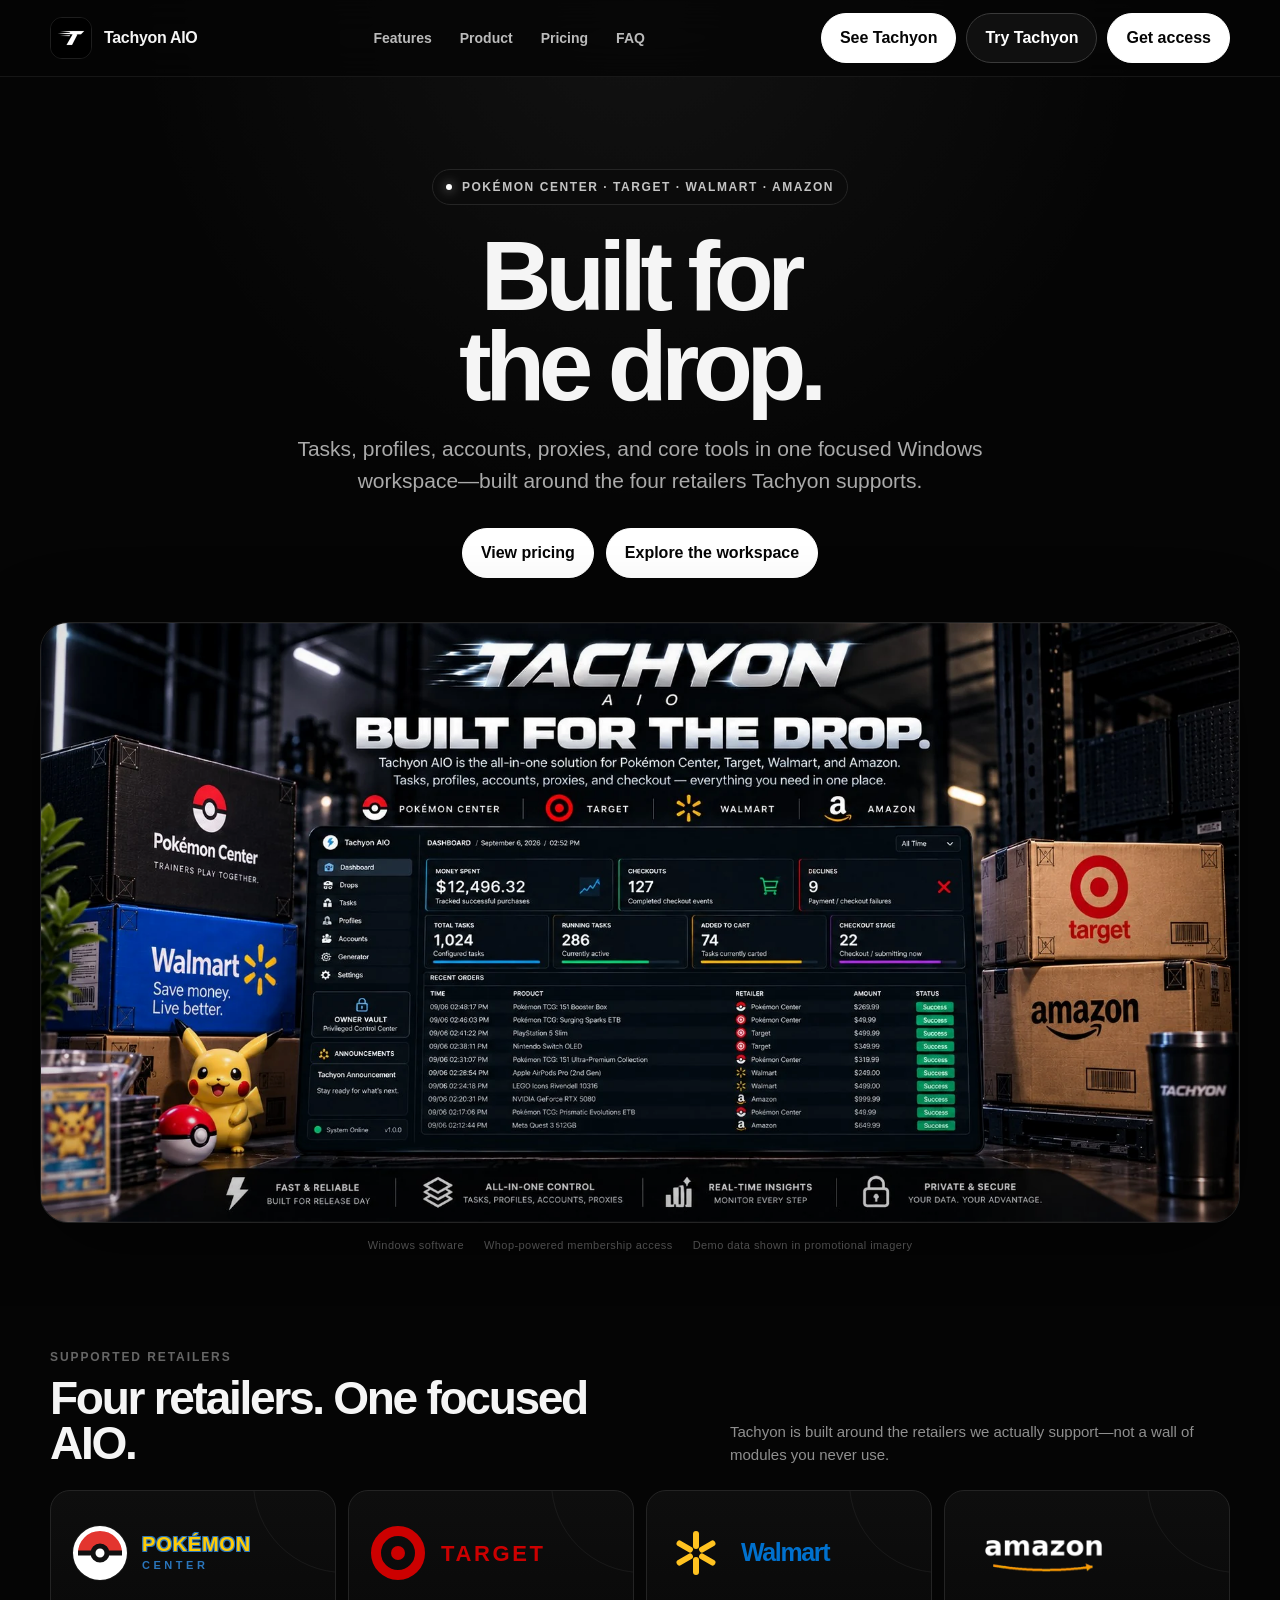
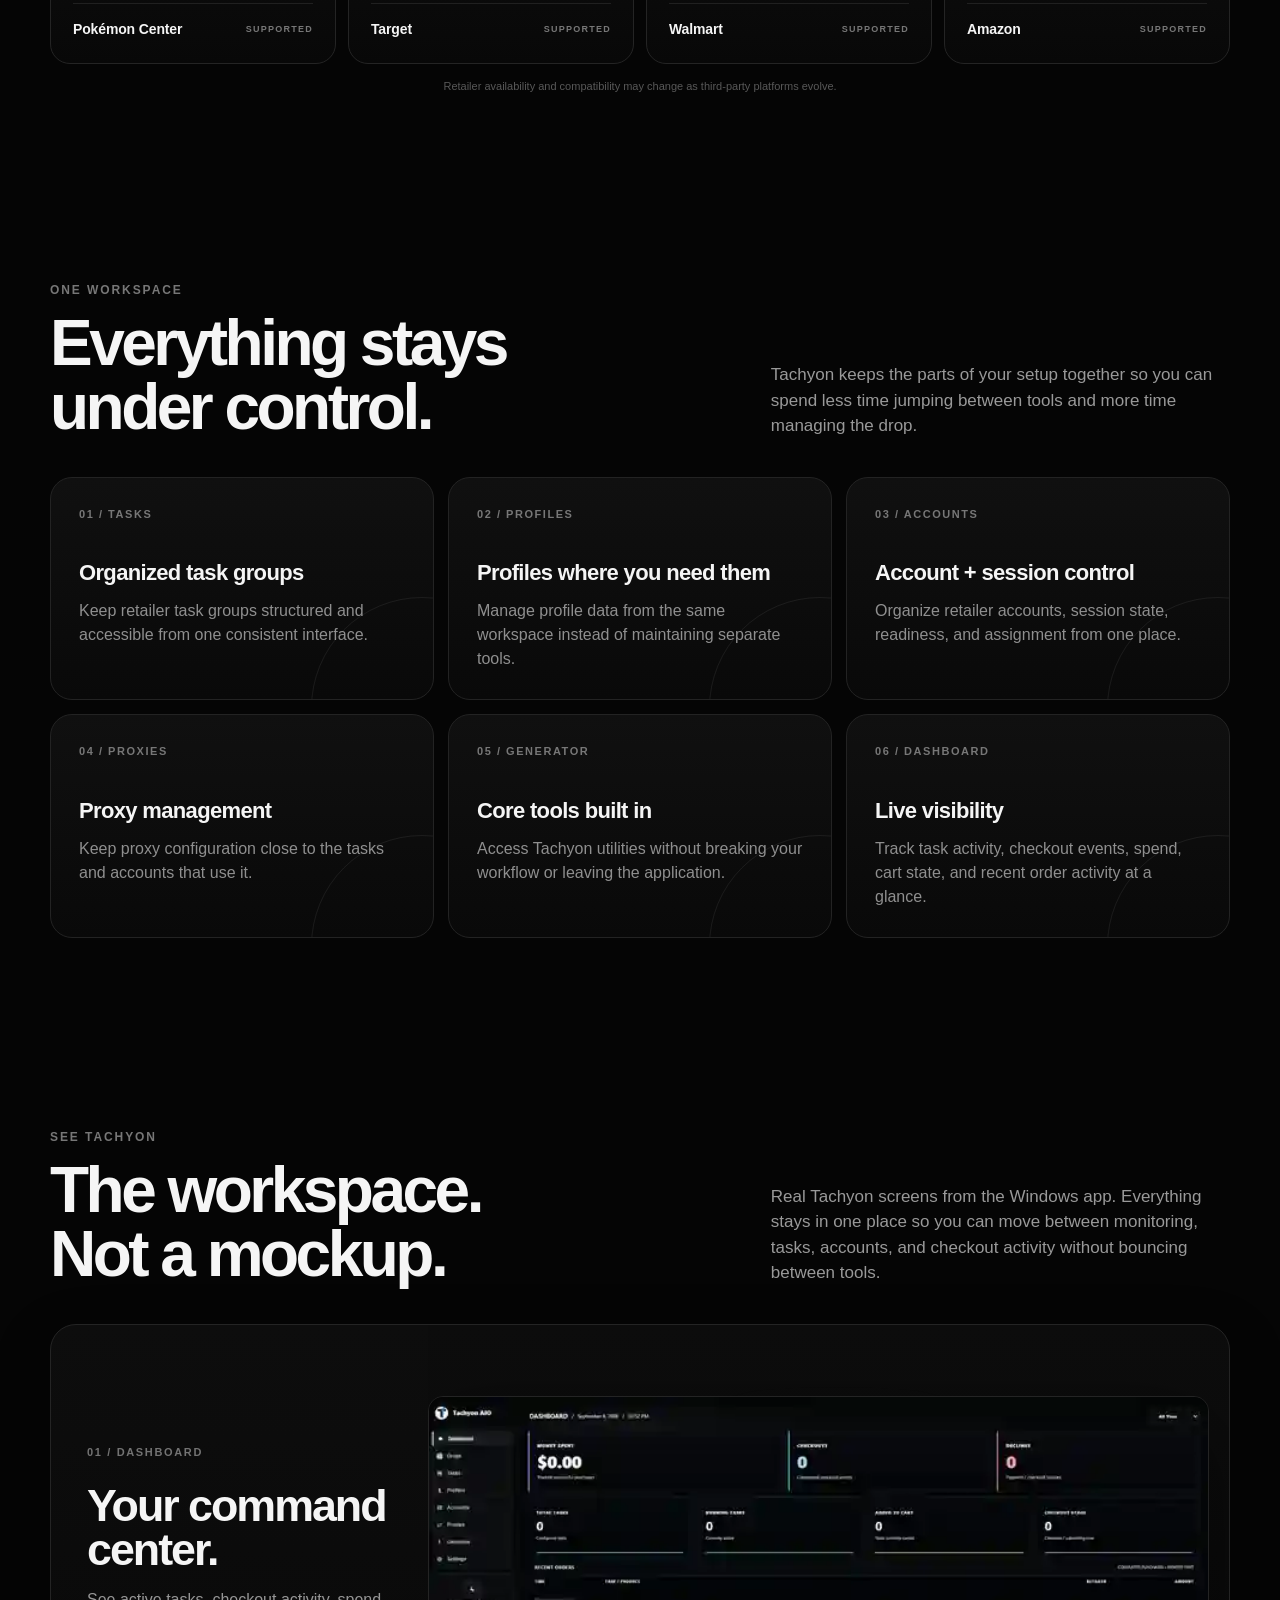
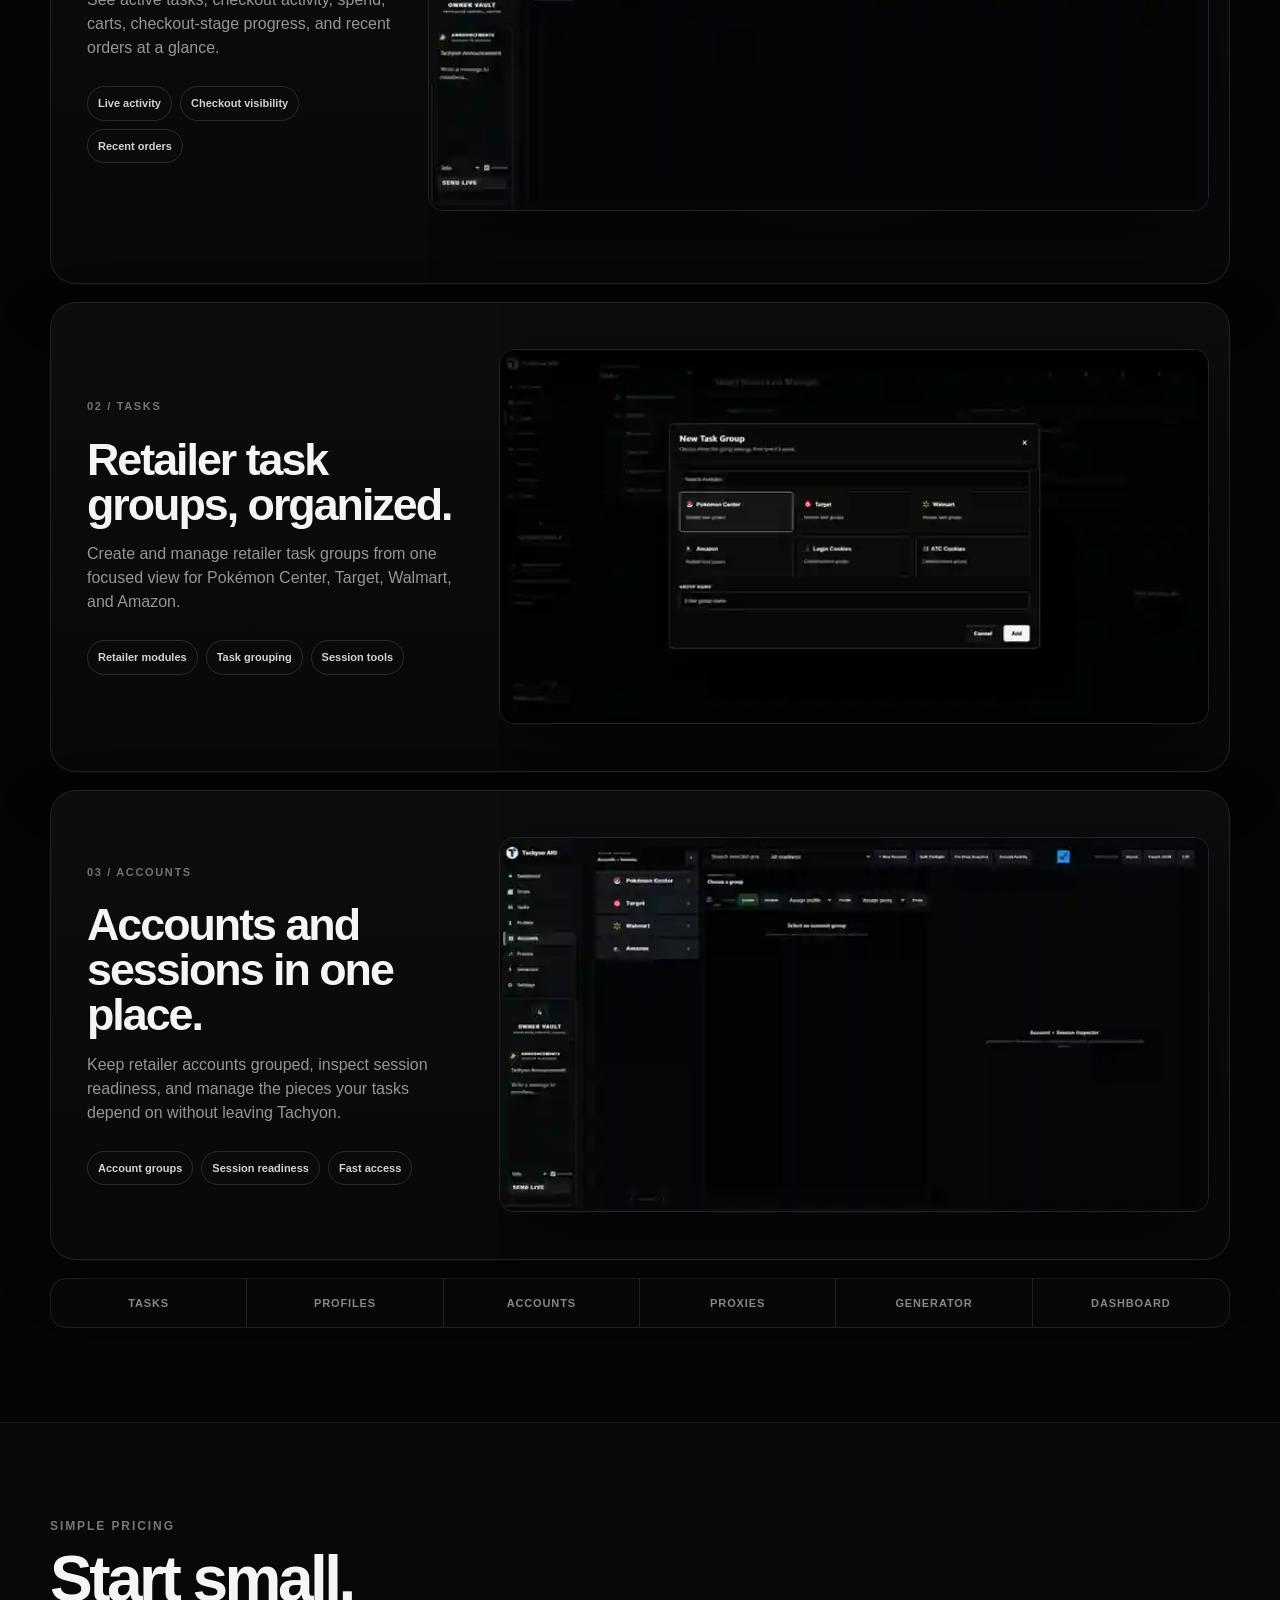
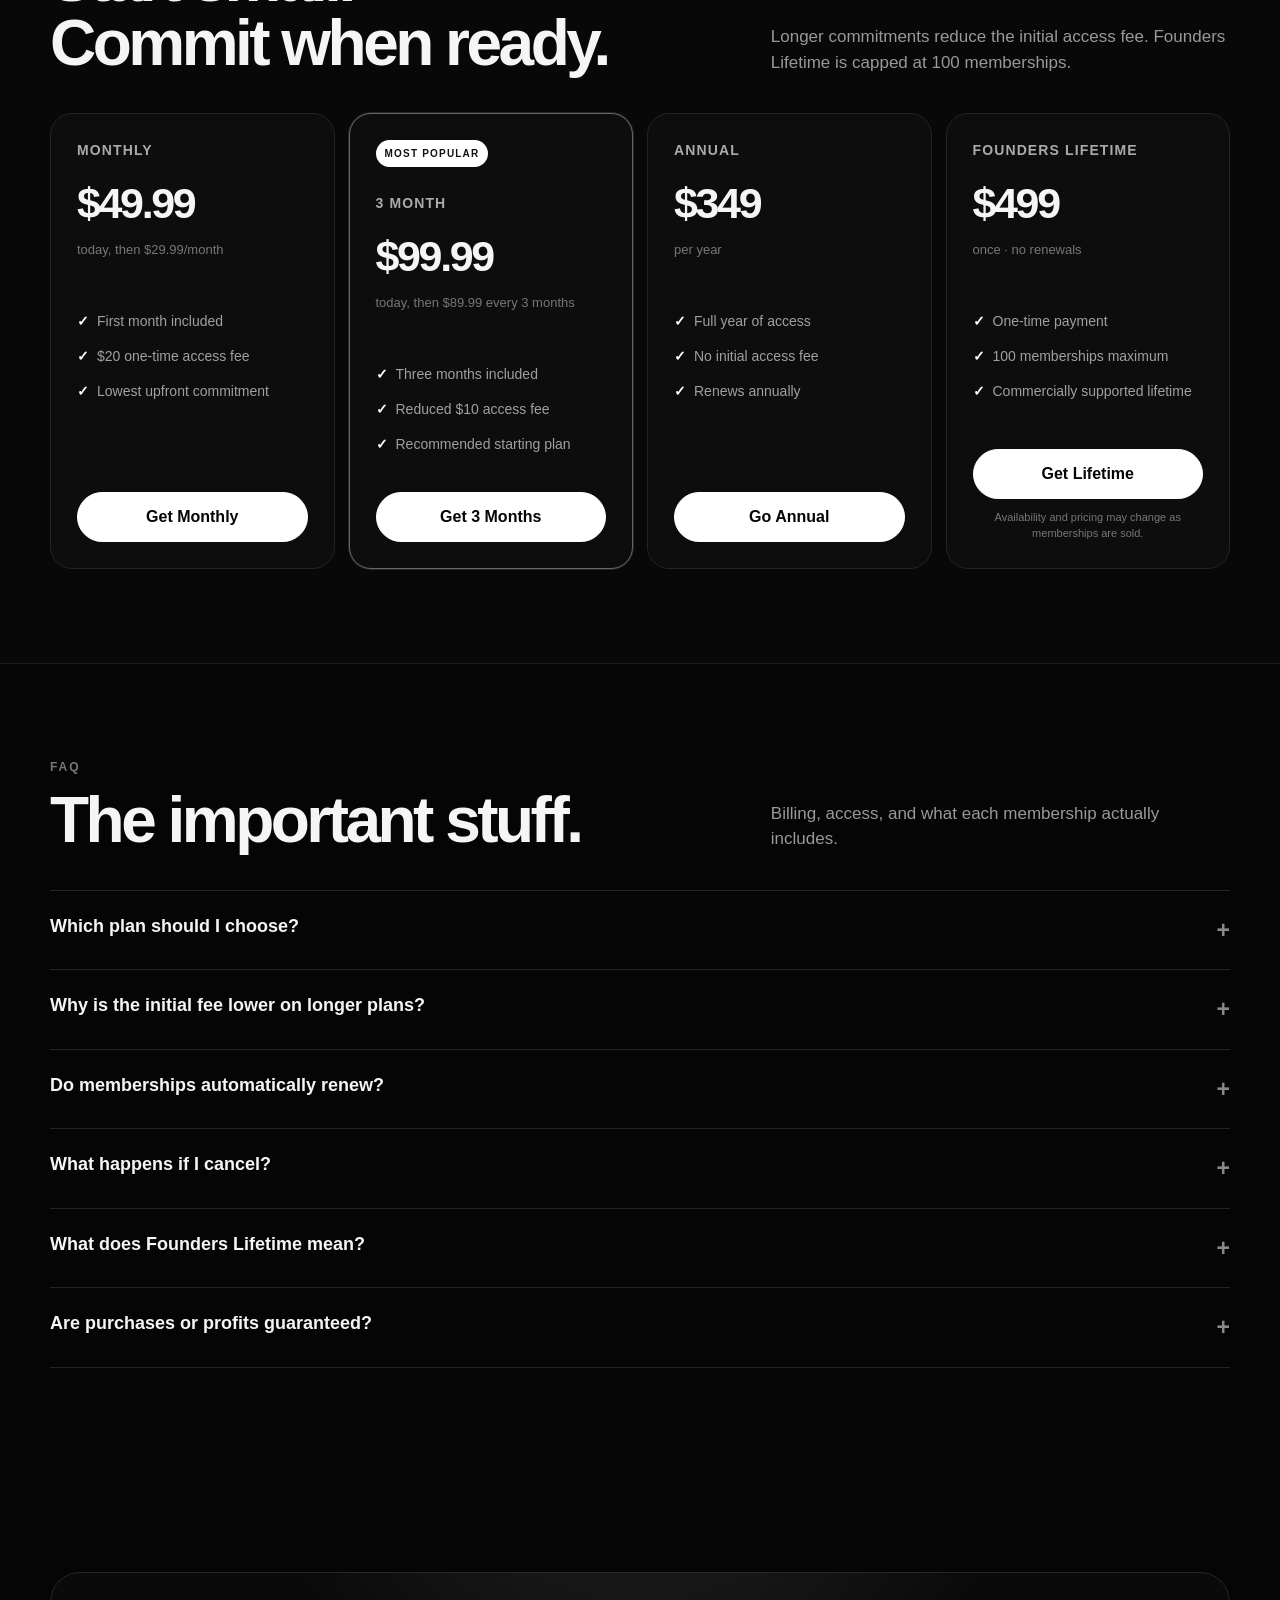
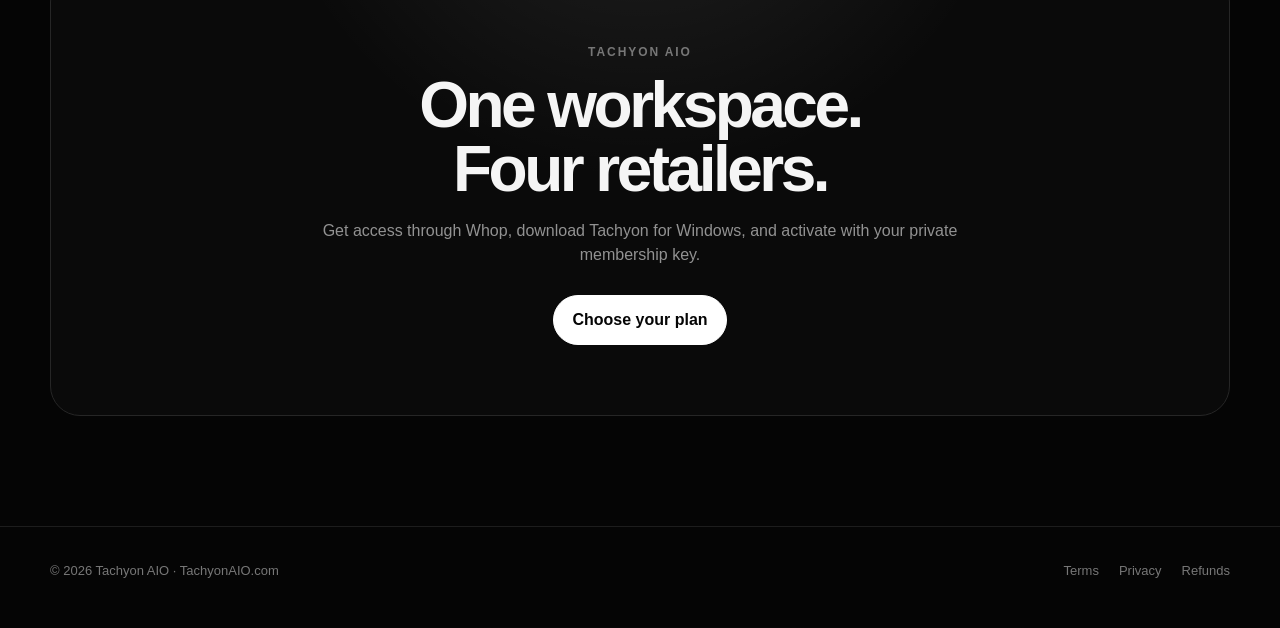
==== index.html @ 61086404 "Add Try Tachyon interactive demo CTA" ====
<!doctype html>
<html lang="en">
<head>
<meta charset="utf-8"><meta name="viewport" content="width=device-width,initial-scale=1,viewport-fit=cover"><meta name="theme-color" content="#050505">
<title>Tachyon AIO — Built for the Drop</title><!-- Tachyon Website V17: production-hardened self-contained frontend -->
<meta name="description" content="Focused automation for Pokémon Center, Target, Walmart, and Amazon. Tasks, profiles, accounts, proxies, and checkout tools in one Windows workspace.">
<link rel="canonical" href="https://tachyonaio.com/"><meta property="og:type" content="website"><meta property="og:title" content="Tachyon AIO — Built for the Drop"><meta property="og:description" content="One focused Windows workspace for Pokémon Center, Target, Walmart, and Amazon."><meta property="og:url" content="https://tachyonaio.com/"><meta property="og:image" content="https://tachyonaio.com/assets/hero.webp"><meta name="twitter:card" content="summary_large_image"><meta name="twitter:title" content="Tachyon AIO — Built for the Drop"><meta name="twitter:description" content="One focused Windows workspace for Pokémon Center, Target, Walmart, and Amazon."><meta name="twitter:image" content="https://tachyonaio.com/assets/hero.webp">
<link rel="icon" type="image/png" sizes="32x32" href="assets/favicon-32.png"><link rel="apple-touch-icon" href="assets/apple-touch-icon.png"><link rel="manifest" href="site.webmanifest"><style>:root{
  --bg:#050505;
  --surface:#0b0b0b;
  --surface2:#111;
  --line:#242424;
  --text:#f5f5f5;
  --muted:#a7a7a7;
  --soft:#707070;
  --white:#fff;
  --radius:22px;
  --shadow:0 24px 90px rgba(0,0,0,.48);
}
*{box-sizing:border-box}
html{scroll-behavior:smooth;background:var(--bg)}
body{margin:0;background:
 radial-gradient(circle at 50% 0%,rgba(255,255,255,.055),transparent 32rem),
 var(--bg);color:var(--text);font-family:Inter,ui-sans-serif,-apple-system,BlinkMacSystemFont,"Segoe UI",Arial,sans-serif;line-height:1.5}
a{color:inherit;text-decoration:none}
button{font:inherit}
.container{width:min(1180px,calc(100% - 40px));margin:0 auto}
.nav{position:sticky;top:0;z-index:50;background:rgba(5,5,5,.82);backdrop-filter:blur(18px);border-bottom:1px solid rgba(255,255,255,.07)}
.nav-inner{height:76px;display:flex;align-items:center;justify-content:space-between;gap:22px}
.brand{display:flex;align-items:center;gap:12px;font-weight:800;letter-spacing:-.02em}
.brand img{width:42px;height:42px;border-radius:12px;object-fit:cover;border:1px solid #1e1e1e}
.nav-links{display:flex;align-items:center;gap:28px;color:#bbb;font-size:14px;font-weight:650}
.nav-links a:hover{color:#fff}
.nav-actions{display:flex;gap:10px;align-items:center}
.btn{border:1px solid #303030;background:#101010;color:#fff;padding:12px 18px;border-radius:999px;font-weight:750;display:inline-flex;align-items:center;justify-content:center;gap:9px;transition:.2s ease;cursor:pointer}
.btn:hover{transform:translateY(-1px);border-color:#555;background:#151515}
.btn.primary{background:#fff;color:#050505;border-color:#fff}
.btn.primary:hover{background:#e7e7e7}
.hero{padding:92px 0 52px;text-align:center;overflow:hidden}
.eyebrow{display:inline-flex;align-items:center;gap:10px;border:1px solid #252525;border-radius:999px;padding:8px 13px;color:#c4c4c4;background:#0b0b0b;font-size:12px;font-weight:800;letter-spacing:.13em;text-transform:uppercase}
.eyebrow i{width:6px;height:6px;background:#fff;border-radius:50%;box-shadow:0 0 12px rgba(255,255,255,.7)}
h1{font-size:clamp(52px,8vw,98px);line-height:.92;letter-spacing:-.065em;margin:26px auto 22px;max-width:1050px}
.hero p{max-width:760px;margin:0 auto;color:#aaa;font-size:clamp(17px,2vw,21px)}
.hero-actions{display:flex;justify-content:center;gap:12px;flex-wrap:wrap;margin:32px 0 44px}
.hero-visual{position:relative;margin:0 auto;width:min(1200px,calc(100% - 16px));border:1px solid #242424;border-radius:28px;overflow:hidden;background:#090909;box-shadow:var(--shadow)}
.hero-visual:before{content:"";position:absolute;inset:0;z-index:1;box-shadow:inset 0 0 0 1px rgba(255,255,255,.03),inset 0 -80px 140px rgba(0,0,0,.28);pointer-events:none}
.hero-visual img{display:block;width:100%;height:auto}
.supported{padding:30px 0 88px}
.supported-label{text-align:center;color:#666;font-size:12px;text-transform:uppercase;letter-spacing:.16em;font-weight:800;margin-bottom:22px}
.retailers{display:grid;grid-template-columns:repeat(4,1fr);border:1px solid #222;border-radius:18px;overflow:hidden;background:#090909}
.retailer{padding:24px 16px;text-align:center;font-weight:850;letter-spacing:.04em;border-right:1px solid #222}
.retailer:last-child{border:0}
.section{padding:94px 0}
.section-head{display:grid;grid-template-columns:1.2fr .8fr;gap:32px;align-items:end;margin-bottom:38px}
.kicker{font-size:12px;text-transform:uppercase;letter-spacing:.16em;color:#777;font-weight:800;margin-bottom:12px}
h2{font-size:clamp(38px,5vw,68px);line-height:1;letter-spacing:-.055em;margin:0}
.section-head p{margin:0;color:#999;font-size:17px;max-width:520px;justify-self:end}
.feature-grid{display:grid;grid-template-columns:repeat(3,1fr);gap:14px}
.card{background:linear-gradient(180deg,#101010,#090909);border:1px solid #232323;border-radius:var(--radius);padding:28px;min-height:220px;position:relative;overflow:hidden}
.card:after{content:"";position:absolute;right:-100px;bottom:-120px;width:220px;height:220px;border:1px solid rgba(255,255,255,.07);border-radius:50%}
.num{font-size:11px;color:#777;letter-spacing:.14em;font-weight:850}
.card h3{font-size:22px;letter-spacing:-.03em;margin:34px 0 10px}
.card p{color:#8f8f8f;margin:0}
.showcase{display:grid;grid-template-columns:1fr 1fr;gap:18px}
.shot{border:1px solid #232323;background:#080808;border-radius:22px;overflow:hidden}
.shot img{display:block;width:100%;aspect-ratio:16/10;object-fit:cover;object-position:top}
.shot-copy{padding:22px 24px}
.shot-copy strong{display:block;font-size:18px;margin-bottom:6px}
.shot-copy span{color:#888;font-size:14px}
.dashboard-wide{grid-column:1/-1}
.dashboard-wide img{aspect-ratio:16/8.6}
.pricing{background:#080808;border-top:1px solid #1a1a1a;border-bottom:1px solid #1a1a1a}
.price-grid{display:grid;grid-template-columns:repeat(4,1fr);gap:14px}
.price-card{padding:26px;border:1px solid #242424;background:#0d0d0d;border-radius:22px;display:flex;flex-direction:column;min-height:390px}
.price-card.popular{border-color:#666;box-shadow:0 0 0 1px rgba(255,255,255,.12)}
.badge{font-size:10px;font-weight:900;letter-spacing:.12em;text-transform:uppercase;color:#111;background:#fff;padding:6px 9px;border-radius:999px;align-self:flex-start;margin-bottom:26px}
.price-name{font-size:14px;color:#aaa;font-weight:800;text-transform:uppercase;letter-spacing:.08em}
.price{font-size:43px;font-weight:900;letter-spacing:-.055em;margin:10px 0 4px}
.renew{color:#777;font-size:13px;min-height:40px}
.price-card ul{padding:0;margin:24px 0 30px;list-style:none;color:#a0a0a0;font-size:14px}
.price-card li{padding:7px 0}
.price-card li:before{content:"✓";color:#fff;margin-right:8px;font-weight:900}
.price-card .btn{margin-top:auto}
.faq-list{border-top:1px solid #242424}
details{border-bottom:1px solid #242424;padding:22px 0}
summary{cursor:pointer;font-weight:800;font-size:18px;list-style:none;display:flex;justify-content:space-between;gap:20px}
summary::-webkit-details-marker{display:none}
summary:after{content:"+";font-size:23px;color:#888}
details[open] summary:after{content:"−"}
details p{color:#8f8f8f;max-width:850px;margin:14px 0 0}
.cta{padding:110px 0}
.cta-box{border:1px solid #262626;border-radius:30px;background:
 radial-gradient(circle at 50% -40%,rgba(255,255,255,.11),transparent 45%),
 #0a0a0a;text-align:center;padding:70px 30px;overflow:hidden}
.cta-box h2{max-width:760px;margin:0 auto 18px}
.cta-box p{color:#929292;max-width:650px;margin:0 auto 28px}
.footer{border-top:1px solid #1d1d1d;padding:34px 0 48px;color:#777;font-size:13px}
.footer-row{display:flex;justify-content:space-between;gap:24px;align-items:center}
.footer-links{display:flex;gap:20px;flex-wrap:wrap}
.mobile-toggle{display:none;background:none;border:0;color:#fff;font-size:24px}
.mobile-menu{display:none;padding:0 20px 18px}
.mobile-menu a{display:block;padding:11px 0;color:#aaa;font-weight:700}
.mobile-menu.open{display:block}
.fade{opacity:0;transform:translateY(18px);transition:.65s ease}
.fade.in{opacity:1;transform:none}
@media(max-width:900px){
 .nav-links,.nav-actions .secondary{display:none}
 .mobile-toggle{display:block}
 .hero{padding-top:68px}
 .section-head{grid-template-columns:1fr}
 .section-head p{justify-self:start}
 .feature-grid{grid-template-columns:1fr}
 .showcase{grid-template-columns:1fr}
 .dashboard-wide{grid-column:auto}
 .price-grid{grid-template-columns:1fr 1fr}
 .retailers{grid-template-columns:1fr 1fr}
 .retailer:nth-child(2){border-right:0}
 .retailer:nth-child(-n+2){border-bottom:1px solid #222}
}
@media(max-width:580px){
 .container{width:min(100% - 28px,1180px)}
 .nav-inner{height:68px}
 .brand span{font-size:15px}
 .hero{padding:52px 0 34px}
 h1{font-size:52px}
 .hero p{font-size:16px}
 .hero-actions .btn{width:100%}
 .hero-visual{border-radius:18px}
 .supported{padding-bottom:58px}
 .section{padding:68px 0}
 .price-grid{grid-template-columns:1fr}
 .retailers{grid-template-columns:1fr}
 .retailer{border-right:0;border-bottom:1px solid #222}
 .retailer:last-child{border-bottom:0}
 .footer-row{align-items:flex-start;flex-direction:column}
 .cta{padding:70px 0}
 .cta-box{padding:48px 20px}
}


.hero-note{display:flex;justify-content:center;gap:20px;flex-wrap:wrap;color:#666;font-size:11px;margin-top:14px;letter-spacing:.04em}
.stock-note{font-size:11px;color:#777;margin-top:10px;text-align:center}
.toast{position:fixed;left:50%;bottom:28px;transform:translate(-50%,20px);background:#fff;color:#080808;border-radius:999px;padding:12px 18px;font-size:13px;font-weight:800;z-index:99;opacity:0;pointer-events:none;transition:.25s ease;box-shadow:0 12px 40px rgba(0,0,0,.4)}
.toast.show{opacity:1;transform:translate(-50%,0)}
.legal-page{padding:80px 0 120px}
.legal-wrap{max-width:850px}.legal-wrap h1{font-size:64px;margin:50px 0 20px;line-height:1}.legal-wrap h2{font-size:26px;letter-spacing:-.03em;margin-top:44px}.legal-wrap p,.legal-wrap li{color:#9b9b9b}.legal-wrap ul{padding-left:22px}.legal-back{display:inline-flex;margin-top:18px;color:#aaa;font-weight:700}.legal-back:hover{color:#fff}
.footer-links a:hover{color:#fff}
.price-card .btn{width:100%}
@media(prefers-reduced-motion:reduce){*{scroll-behavior:auto!important;animation:none!important;transition:none!important}.fade{opacity:1;transform:none}}
@media(max-width:580px){.eyebrow{font-size:10px;letter-spacing:.09em}.legal-wrap h1{font-size:48px}}

html,body{background-color:#050505!important;color:#f5f5f5!important}
.btn,.btn.primary{background:#fff!important;color:#050505!important;border-color:#fff!important}
.btn:hover,.btn.primary:hover{background:#e9e9e9!important;color:#050505!important}


/* V6 populated product showcase */
.product-showcase{padding-top:96px}
.product-stack{display:grid;gap:18px}
.product-panel{border:1px solid #242424;background:linear-gradient(180deg,#0d0d0d,#080808);border-radius:26px;overflow:hidden;display:grid;grid-template-columns:.38fr .62fr;min-height:470px;box-shadow:0 20px 60px rgba(0,0,0,.22)}
.product-panel-main{grid-template-columns:.32fr .68fr;min-height:560px}
.product-panel-split{grid-template-columns:.38fr .62fr}
.product-panel.reverse{grid-template-columns:.38fr .62fr}
.product-copy{padding:42px 36px;display:flex;flex-direction:column;justify-content:center;position:relative}
.product-index{font-size:11px;color:#737373;letter-spacing:.15em;font-weight:850;margin-bottom:22px}
.product-copy h3{font-size:clamp(30px,3.5vw,50px);line-height:1;letter-spacing:-.045em;margin:0 0 16px}
.product-copy p{color:#969696;margin:0;max-width:430px;font-size:16px}
.mini-points{display:flex;gap:8px;flex-wrap:wrap;margin-top:26px}
.mini-points span{font-size:11px;font-weight:800;color:#d3d3d3;border:1px solid #2a2a2a;background:#0a0a0a;border-radius:999px;padding:8px 10px}
.product-image-wrap{align-self:stretch;display:flex;align-items:center;justify-content:center;padding:20px 20px 20px 0;position:relative;overflow:hidden}
.product-image-wrap:before{content:"";position:absolute;inset:14% 8% 10% 10%;background:radial-gradient(circle,rgba(255,255,255,.055),transparent 65%);filter:blur(18px)}
.product-image-wrap picture{width:100%;position:relative;z-index:1}
.product-image-wrap img{width:100%;display:block;border-radius:15px;border:1px solid #242424;box-shadow:0 30px 90px rgba(0,0,0,.5)}
.product-panel-main .product-image-wrap img{max-height:520px;object-fit:cover;object-position:top}
.product-panel-split .product-image-wrap img{max-height:430px;object-fit:cover;object-position:top}
.product-footer-note{display:grid;grid-template-columns:repeat(6,1fr);margin-top:18px;border:1px solid #202020;border-radius:16px;overflow:hidden;background:#080808}
.product-footer-note span{text-align:center;padding:16px 8px;border-right:1px solid #202020;color:#878787;font-size:11px;font-weight:850;letter-spacing:.08em;text-transform:uppercase}
.product-footer-note span:last-child{border-right:0}
@media(max-width:900px){
 .product-panel,.product-panel-main,.product-panel-split,.product-panel.reverse{grid-template-columns:1fr;min-height:auto}
 .product-copy{padding:34px 28px 10px}
 .product-image-wrap{padding:24px 20px 22px}
 .product-footer-note{grid-template-columns:repeat(3,1fr)}
 .product-footer-note span:nth-child(3n){border-right:0}
 .product-footer-note span:nth-child(-n+3){border-bottom:1px solid #202020}
}
@media(max-width:580px){
 .product-showcase{padding-top:68px}
 .product-panel{border-radius:20px}
 .product-copy{padding:28px 22px 8px}
 .product-copy h3{font-size:34px}
 .product-copy p{font-size:15px}
 .product-image-wrap{padding:20px 14px 16px}
 .product-image-wrap img{border-radius:10px}
 .product-footer-note{grid-template-columns:repeat(2,1fr)}
 .product-footer-note span{border-bottom:1px solid #202020}
 .product-footer-note span:nth-child(2n){border-right:0}
 .product-footer-note span:nth-last-child(-n+2){border-bottom:0}
}

/* V9: CSS-only retailer brand marks. No SVG/image dependencies. */
.supported{padding:42px 0 92px}
.supported-head{display:grid;grid-template-columns:1.1fr .9fr;gap:34px;align-items:end;margin-bottom:24px}
.supported-head .supported-label{text-align:left;margin:0 0 10px;color:#666}
.supported-head h3{font-size:clamp(30px,3.6vw,48px);line-height:.98;letter-spacing:-.05em;margin:0}
.supported-head p{margin:0;color:#8f8f8f;max-width:500px;justify-self:end;font-size:15px}
.retailer-grid{display:grid;grid-template-columns:repeat(4,1fr);gap:12px;border:0;border-radius:0;overflow:visible;background:transparent}
.retailer-card{min-height:174px;border:1px solid #242424;border-radius:20px;background:linear-gradient(180deg,#0e0e0e,#080808);padding:23px 22px;display:flex;flex-direction:column;justify-content:space-between;position:relative;overflow:hidden;transition:.22s ease}
.retailer-card:before{content:"";position:absolute;width:180px;height:180px;border:1px solid rgba(255,255,255,.055);border-radius:50%;right:-100px;top:-100px;transition:.22s ease}
.retailer-card:hover{transform:translateY(-3px);border-color:#444;background:linear-gradient(180deg,#111,#090909)}
.retailer-card:hover:before{transform:scale(1.12);border-color:rgba(255,255,255,.10)}
.brand-mark{height:78px;display:flex;align-items:center;color:#f7f7f7;position:relative;z-index:1}
.retailer-meta{display:flex;justify-content:space-between;align-items:center;gap:15px;border-top:1px solid #202020;padding-top:15px;position:relative;z-index:1}
.retailer-meta strong{font-size:14px;letter-spacing:-.01em}
.retailer-meta span{font-size:9px;color:#777;text-transform:uppercase;letter-spacing:.14em;font-weight:900}
.retailer-footnote{text-align:center;color:#585858;font-size:11px;margin-top:14px}

/* Pokémon Center */
.pokemon-mark{gap:15px}
.pokeball{width:54px;height:54px;border:5px solid currentColor;border-radius:50%;position:relative;flex:0 0 auto}
.pokeball:before{content:"";position:absolute;left:0;right:0;top:50%;height:5px;background:currentColor;transform:translateY(-50%)}
.pokeball i{position:absolute;width:19px;height:19px;border:5px solid currentColor;background:#090909;border-radius:50%;left:50%;top:50%;transform:translate(-50%,-50%);z-index:2}
.pokemon-word{display:flex;flex-direction:column;line-height:.85}
.pokemon-word b{font-size:20px;letter-spacing:.04em}
.pokemon-word small{font-size:11px;letter-spacing:.32em;margin-top:8px;font-weight:900}

/* Target */
.target-mark{gap:16px}
.target-mark b{font-size:22px;letter-spacing:.12em}
.target-bullseye{width:54px;height:54px;border:10px solid currentColor;border-radius:50%;position:relative;flex:0 0 auto}
.target-bullseye:after{content:"";position:absolute;width:14px;height:14px;background:currentColor;border-radius:50%;left:50%;top:50%;transform:translate(-50%,-50%)}

/* Walmart */
.walmart-mark{gap:18px}
.walmart-mark b{font-size:25px;letter-spacing:-.055em}
.spark{width:54px;height:54px;position:relative;display:block;flex:0 0 auto}
.spark i{position:absolute;left:24px;top:5px;width:6px;height:18px;background:currentColor;border-radius:999px;transform-origin:3px 22px}
.spark i:nth-child(1){transform:rotate(0deg)}
.spark i:nth-child(2){transform:rotate(60deg)}
.spark i:nth-child(3){transform:rotate(120deg)}
.spark i:nth-child(4){transform:rotate(180deg)}
.spark i:nth-child(5){transform:rotate(240deg)}
.spark i:nth-child(6){transform:rotate(300deg)}

/* Amazon */
.amazon-mark{display:block;padding-top:7px}
.amazon-mark b{font-size:34px;letter-spacing:-.06em;font-weight:800;display:inline-block}
.amazon-smile{display:block;width:115px;height:22px;border-bottom:4px solid currentColor;border-radius:0 0 60% 60%;margin:0 0 0 16px;transform:skewX(-8deg);position:relative}
.amazon-smile:after{content:"";position:absolute;right:-1px;bottom:-6px;border-left:8px solid currentColor;border-top:5px solid transparent;border-bottom:5px solid transparent;transform:rotate(15deg)}

@media(max-width:900px){
  .supported-head{grid-template-columns:1fr;align-items:start}
  .supported-head p{justify-self:start}
  .retailer-grid{grid-template-columns:1fr 1fr}
}
@media(max-width:580px){
  .retailer-grid{grid-template-columns:1fr}
  .retailer-card{min-height:150px}
}

/* V10 — retailer brand colors on an otherwise monochrome site */

/* Pokémon Center */
.pokemon-mark{
  color:#ffffff;
}
.pokeball{
  border-color:#ffffff;
  background:linear-gradient(to bottom,#e3352f 0 46%,#111111 46% 54%,#ffffff 54% 100%);
  box-shadow:0 0 0 1px rgba(255,255,255,.05);
}
.pokeball:before{
  background:#111111;
}
.pokeball i{
  border-color:#111111;
  background:#ffffff;
  box-shadow:0 0 0 4px #ffffff inset;
}
.pokemon-word b{
  color:#ffcb05;
  -webkit-text-stroke:1.4px #2a75bb;
  paint-order:stroke fill;
  text-shadow:
    -1px -1px 0 #2a75bb,
     1px -1px 0 #2a75bb,
    -1px  1px 0 #2a75bb,
     1px  1px 0 #2a75bb;
}
.pokemon-word small{
  color:#2a75bb;
}

/* Target */
.target-mark{
  color:#cc0000;
}
.target-mark b{
  color:#cc0000;
}
.target-bullseye{
  border-color:#cc0000;
}
.target-bullseye:after{
  background:#cc0000;
}

/* Walmart */
.walmart-mark{
  color:#0071ce;
}
.walmart-mark b{
  color:#0071ce;
}
.spark i{
  background:#ffc220;
}

/* Amazon — white wordmark for dark background, orange a-to-z smile */
.amazon-mark{
  position:relative;
  display:inline-block;
  width:max-content;
  padding:3px 0 20px 0;
  color:#ffffff;
}
.amazon-mark b{
  position:relative;
  z-index:2;
  color:#ffffff;
  font-size:34px;
  letter-spacing:-.06em;
  font-weight:800;
  display:inline-block;
}
.amazon-smile{
  position:absolute;
  left:16px;                 /* begins beneath the first 'a' */
  right:7px;                 /* ends beneath the 'z' */
  bottom:2px;
  height:24px;
  width:auto;
  margin:0;
  border:0;
  border-bottom:4px solid #ff9900;
  border-radius:0 0 62% 62%;
  transform:skewX(-7deg);
}
.amazon-smile:after{
  content:"";
  position:absolute;
  right:-1px;
  bottom:-6px;
  width:0;
  height:0;
  border-left:9px solid #ff9900;
  border-top:6px solid transparent;
  border-bottom:6px solid transparent;
  transform:rotate(14deg);
  transform-origin:center;
}

/* Keep the cards themselves monochrome */
.retailer-card{
  background:linear-gradient(180deg,#0e0e0e,#080808);
}
.retailer-card:hover{
  background:linear-gradient(180deg,#111111,#090909);
}

/* V11 — corrected Amazon a-to-z arrow: straight, clean, no foldback */
.amazon-mark{
  position:relative;
  display:inline-block;
  width:max-content;
  padding:3px 0 18px 0;
  color:#ffffff;
}
.amazon-mark b{
  position:relative;
  z-index:2;
  color:#ffffff;
  font-size:34px;
  letter-spacing:-.06em;
  font-weight:800;
  display:inline-block;
}
.amazon-smile{
  position:absolute;
  left:16px;
  right:10px;
  bottom:5px;
  height:0;
  width:auto;
  margin:0;
  border:0;
  border-bottom:4px solid #ff9900;
  border-radius:0;
  transform:none;
}
.amazon-smile:after{
  content:"";
  position:absolute;
  right:-2px;
  top:-6px;
  width:0;
  height:0;
  border-left:10px solid #ff9900;
  border-top:6px solid transparent;
  border-bottom:6px solid transparent;
  transform:none;
}

/* V12 — Amazon-style curved a-to-z smile arrow */
.amazon-mark{
  position:relative;
  display:inline-block;
  width:max-content;
  padding:3px 0 24px 0;
  color:#ffffff;
}
.amazon-mark b{
  position:relative;
  z-index:2;
  color:#ffffff;
  font-size:34px;
  letter-spacing:-.06em;
  font-weight:800;
  display:inline-block;
}
.amazon-smile{
  position:absolute;
  left:15px;          /* starts beneath the first "a" */
  right:7px;          /* ends beneath the "z" */
  bottom:1px;
  height:30px;
  width:auto;
  margin:0;
  border:0;
  border-bottom:4px solid #ff9900;
  border-radius:0 0 58% 58%;
  transform:scaleY(.55);
  transform-origin:center bottom;
}
.amazon-smile:after{
  content:"";
  position:absolute;
  right:-3px;
  bottom:-7px;
  width:0;
  height:0;
  border-left:10px solid #ff9900;
  border-top:6px solid transparent;
  border-bottom:6px solid transparent;
  transform:rotate(18deg) scaleY(1.8);
  transform-origin:center;
}

/* V13 — fixed Amazon logo uses a stable local PNG instead of CSS arrow geometry */
.amazon-image-mark{
  display:flex;
  align-items:center;
  height:78px;
  width:100%;
}
.amazon-image-mark img{
  display:block;
  width:190px;
  max-width:100%;
  height:auto;
  object-fit:contain;
  object-position:left center;
}
</style>
<script type="application/ld+json">{"@context":"https://schema.org","@type":"SoftwareApplication","name":"Tachyon AIO","applicationCategory":"BusinessApplication","operatingSystem":"Windows","url":"https://tachyonaio.com/","description":"Focused automation workspace for Pokémon Center, Target, Walmart, and Amazon."}</script>
<style>.fade{opacity:1!important;transform:none!important;visibility:visible!important}
.hero-visual img{image-rendering:auto;-webkit-font-smoothing:antialiased;transform:translateZ(0);backface-visibility:hidden}
</style></head><body>
<header class="nav"><div class="container nav-inner"><a class="brand" href="#"><img src="[data-uri]" alt="Tachyon logo"><span>Tachyon AIO</span></a><nav class="nav-links"><a href="#features">Features</a><a href="#product">Product</a><a href="#pricing">Pricing</a><a href="#faq">FAQ</a></nav><div class="nav-actions"><a class="btn secondary" href="#product">See Tachyon</a><a class="btn tachyon-demo-cta" href="/demo/" style="background:#101010!important;color:#fff!important;border-color:#3a3a3a!important">Try Tachyon</a><a class="btn primary" href="#pricing">Get access</a><button class="mobile-toggle" aria-label="Open menu">☰</button></div></div><nav class="mobile-menu"><a href="#features">Features</a><a href="#product">Product</a><a href="#pricing">Pricing</a><a href="#faq">FAQ</a></nav></header>
<main>
<section class="hero"><div class="container"><span class="eyebrow"><i></i> Pokémon Center · Target · Walmart · Amazon</span><h1>Built for<br>the drop.</h1><p>Tasks, profiles, accounts, proxies, and core tools in one focused Windows workspace—built around the four retailers Tachyon supports.</p><div class="hero-actions"><a class="btn primary" href="#pricing">View pricing</a><a class="btn" href="#product">Explore the workspace</a></div></div><div class="hero-visual fade"><img src="[data-uri]" alt="Tachyon AIO dashboard showcase" width="1774" height="887" fetchpriority="high"></div><div class="hero-note"><span>Windows software</span><span>Whop-powered membership access</span><span>Demo data shown in promotional imagery</span></div></section>
<section class="supported" id="supported">
  <div class="container">
    <div class="supported-head">
      <div>
        <div class="supported-label">SUPPORTED RETAILERS</div>
        <h3>Four retailers. One focused AIO.</h3>
      </div>
      <p>Tachyon is built around the retailers we actually support—not a wall of modules you never use.</p>
    </div>

    <div class="retailers retailer-grid">
      <article class="retailer-card">
        <div class="brand-mark pokemon-mark" aria-hidden="true">
          <span class="pokeball"><i></i></span>
          <span class="pokemon-word"><b>POKÉMON</b><small>CENTER</small></span>
        </div>
        <div class="retailer-meta"><strong>Pokémon Center</strong><span>Supported</span></div>
      </article>

      <article class="retailer-card">
        <div class="brand-mark target-mark" aria-hidden="true">
          <span class="target-bullseye"><i></i></span>
          <b>TARGET</b>
        </div>
        <div class="retailer-meta"><strong>Target</strong><span>Supported</span></div>
      </article>

      <article class="retailer-card">
        <div class="brand-mark walmart-mark" aria-hidden="true">
          <span class="spark"><i></i><i></i><i></i><i></i><i></i><i></i></span>
          <b>Walmart</b>
        </div>
        <div class="retailer-meta"><strong>Walmart</strong><span>Supported</span></div>
      </article>

      <article class="retailer-card">
        <div class="brand-mark amazon-image-mark" aria-hidden="true">
          <img src="[data-uri]" alt="">
        </div>
        <div class="retailer-meta"><strong>Amazon</strong><span>Supported</span></div>
      </article>
    </div>

    <div class="retailer-footnote">Retailer availability and compatibility may change as third-party platforms evolve.</div>
  </div>
</section>
<section class="section" id="features"><div class="container"><div class="section-head"><div><div class="kicker">One workspace</div><h2>Everything stays<br>under control.</h2></div><p>Tachyon keeps the parts of your setup together so you can spend less time jumping between tools and more time managing the drop.</p></div><div class="feature-grid"><article class="card fade"><div class="num">01 / TASKS</div><h3>Organized task groups</h3><p>Keep retailer task groups structured and accessible from one consistent interface.</p></article><article class="card fade"><div class="num">02 / PROFILES</div><h3>Profiles where you need them</h3><p>Manage profile data from the same workspace instead of maintaining separate tools.</p></article><article class="card fade"><div class="num">03 / ACCOUNTS</div><h3>Account + session control</h3><p>Organize retailer accounts, session state, readiness, and assignment from one place.</p></article><article class="card fade"><div class="num">04 / PROXIES</div><h3>Proxy management</h3><p>Keep proxy configuration close to the tasks and accounts that use it.</p></article><article class="card fade"><div class="num">05 / GENERATOR</div><h3>Core tools built in</h3><p>Access Tachyon utilities without breaking your workflow or leaving the application.</p></article><article class="card fade"><div class="num">06 / DASHBOARD</div><h3>Live visibility</h3><p>Track task activity, checkout events, spend, cart state, and recent order activity at a glance.</p></article></div></div></section>
<section class="section product-showcase" id="product">
  <div class="container">
    <div class="section-head">
      <div>
        <div class="kicker">See Tachyon</div>
        <h2>The workspace.<br>Not a mockup.</h2>
      </div>
      <p>Real Tachyon screens from the Windows app. Everything stays in one place so you can move between monitoring, tasks, accounts, and checkout activity without bouncing between tools.</p>
    </div>

    <div class="product-stack">
      <article class="product-panel product-panel-main">
        <div class="product-copy">
          <div class="product-index">01 / DASHBOARD</div>
          <h3>Your command center.</h3>
          <p>See active tasks, checkout activity, spend, carts, checkout-stage progress, and recent orders at a glance.</p>
          <div class="mini-points"><span>Live activity</span><span>Checkout visibility</span><span>Recent orders</span></div>
        </div>
        <div class="product-image-wrap">
          <picture><source srcset="[data-uri]" type="image/webp"><img src="[data-uri]" alt="Tachyon AIO Dashboard" loading="eager"></picture>
        </div>
      </article>

      <article class="product-panel product-panel-split">
        <div class="product-copy">
          <div class="product-index">02 / TASKS</div>
          <h3>Retailer task groups, organized.</h3>
          <p>Create and manage retailer task groups from one focused view for Pokémon Center, Target, Walmart, and Amazon.</p>
          <div class="mini-points"><span>Retailer modules</span><span>Task grouping</span><span>Session tools</span></div>
        </div>
        <div class="product-image-wrap">
          <picture><source srcset="[data-uri]" type="image/webp"><img src="[data-uri]" alt="Tachyon AIO Tasks" loading="eager"></picture>
        </div>
      </article>

      <article class="product-panel product-panel-split reverse">
        <div class="product-copy">
          <div class="product-index">03 / ACCOUNTS</div>
          <h3>Accounts and sessions in one place.</h3>
          <p>Keep retailer accounts grouped, inspect session readiness, and manage the pieces your tasks depend on without leaving Tachyon.</p>
          <div class="mini-points"><span>Account groups</span><span>Session readiness</span><span>Fast access</span></div>
        </div>
        <div class="product-image-wrap">
          <picture><source srcset="[data-uri]" type="image/webp"><img src="[data-uri]" alt="Tachyon AIO Accounts" loading="eager"></picture>
        </div>
      </article>
    </div>

    <div class="product-footer-note">
      <span>Tasks</span><span>Profiles</span><span>Accounts</span><span>Proxies</span><span>Generator</span><span>Dashboard</span>
    </div>
  </div>
</section>
<section class="section pricing" id="pricing"><div class="container"><div class="section-head"><div><div class="kicker">Simple pricing</div><h2>Start small.<br>Commit when ready.</h2></div><p>Longer commitments reduce the initial access fee. Founders Lifetime is capped at 100 memberships.</p></div><div class="price-grid"><article class="price-card fade"><div class="price-name">Monthly</div><div class="price">$49.99</div><div class="renew">today, then $29.99/month</div><ul><li>First month included</li><li>$20 one-time access fee</li><li>Lowest upfront commitment</li></ul><a class="btn" data-checkout="monthly" href="https://whop.com/checkout/plan_DulX0ELfxzSyT">Get Monthly</a></article><article class="price-card popular fade"><span class="badge">Most popular</span><div class="price-name">3 Month</div><div class="price">$99.99</div><div class="renew">today, then $89.99 every 3 months</div><ul><li>Three months included</li><li>Reduced $10 access fee</li><li>Recommended starting plan</li></ul><a class="btn primary" data-checkout="quarterly" href="https://whop.com/checkout/plan_73Ny0h9vbhLlp">Get 3 Months</a></article><article class="price-card fade"><div class="price-name">Annual</div><div class="price">$349</div><div class="renew">per year</div><ul><li>Full year of access</li><li>No initial access fee</li><li>Renews annually</li></ul><a class="btn" data-checkout="annual" href="https://whop.com/checkout/plan_7NQhyigSMh7iu">Go Annual</a></article><article class="price-card fade"><div class="price-name">Founders Lifetime</div><div class="price">$499</div><div class="renew">once · no renewals</div><ul><li>One-time payment</li><li>100 memberships maximum</li><li>Commercially supported lifetime</li></ul><a class="btn" data-checkout="lifetime" href="https://whop.com/checkout/plan_3AurEJr6b252f">Get Lifetime</a><div class="stock-note">Availability and pricing may change as memberships are sold.</div></article></div></div></section>
<section class="section" id="faq"><div class="container"><div class="section-head"><div><div class="kicker">FAQ</div><h2>The important stuff.</h2></div><p>Billing, access, and what each membership actually includes.</p></div><div class="faq-list"><details><summary>Which plan should I choose?</summary><p>Monthly has the lowest upfront cost. 3 Month is our recommended option with a reduced initial fee. Annual removes the initial fee completely. Founders Lifetime is one payment with no renewals.</p></details><details><summary>Why is the initial fee lower on longer plans?</summary><p>Longer commitments get better upfront pricing. Monthly includes a $20 initial fee, 3 Month includes a reduced $10 fee, and Annual has the initial fee completely waived.</p></details><details><summary>Do memberships automatically renew?</summary><p>Yes, except Lifetime. Monthly renews at $29.99/month, 3 Month at $89.99 every 3 months, and Annual at $349/year. Founders Lifetime is a one-time $499 payment.</p></details><details><summary>What happens if I cancel?</summary><p>Cancelling stops future renewals. Access ordinarily remains active until the end of your already-paid billing period. Cancellation does not automatically refund the current period.</p></details><details><summary>What does Founders Lifetime mean?</summary><p>Founders Lifetime provides access for Tachyon's commercially supported lifetime. It does not guarantee permanent availability of every retailer, feature, integration, or third-party service.</p></details><details><summary>Are purchases or profits guaranteed?</summary><p>No. Tachyon provides software access only. Inventory, payment approval, account decisions, order acceptance, third-party services, and market conditions are outside Tachyon's control.</p></details></div></div></section>
<section class="cta"><div class="container"><div class="cta-box fade"><div class="kicker">Tachyon AIO</div><h2>One workspace.<br>Four retailers.</h2><p>Get access through Whop, download Tachyon for Windows, and activate with your private membership key.</p><a class="btn primary" href="#pricing">Choose your plan</a></div></div></section>
</main><footer class="footer"><div class="container footer-row"><div>© 2026 Tachyon AIO · TachyonAIO.com</div><nav class="footer-links"><a href="terms.html">Terms</a><a href="privacy.html">Privacy</a><a href="refund.html">Refunds</a></nav></div></footer><div class="toast" aria-live="polite"></div><script>window.TACHYON_CHECKOUTS = {
  monthly: 'https://whop.com/checkout/plan_DulX0ELfxzSyT',
  quarterly: 'https://whop.com/checkout/plan_73Ny0h9vbhLlp',
  annual: 'https://whop.com/checkout/plan_7NQhyigSMh7iu',
  lifetime: 'https://whop.com/checkout/plan_3AurEJr6b252f'
};

const toggle = document.querySelector('.mobile-toggle');
const menu = document.querySelector('.mobile-menu');

toggle?.addEventListener('click', () => menu?.classList.toggle('open'));
document.querySelectorAll('.mobile-menu a').forEach(a =>
  a.addEventListener('click', () => menu?.classList.remove('open'))
);

const toast = document.querySelector('.toast');
let toastTimer;
function showToast(msg) {
  if (!toast) return;
  toast.textContent = msg;
  toast.classList.add('show');
  clearTimeout(toastTimer);
  toastTimer = setTimeout(() => toast.classList.remove('show'), 2400);
}

// Hardcoded production fallbacks keep checkout working even if checkout-config.js
// is delayed or unavailable. checkout-config.js can still override these values.
const fallbackCheckouts = {
  monthly: 'https://whop.com/checkout/plan_DulX0ELfxzSyT',
  quarterly: 'https://whop.com/checkout/plan_73Ny0h9vbhLlp',
  annual: 'https://whop.com/checkout/plan_7NQhyigSMh7iu',
  lifetime: 'https://whop.com/checkout/plan_3AurEJr6b252f'
};

const config = { ...fallbackCheckouts, ...(window.TACHYON_CHECKOUTS || {}) };
document.querySelectorAll('[data-checkout]').forEach(a => {
  const url = config[a.dataset.checkout];
  if (url) {
    a.href = url;
    a.target = '_blank';
    a.rel = 'noopener noreferrer';
  } else {
    a.addEventListener('click', e => {
      e.preventDefault();
      showToast('Checkout is temporarily unavailable.');
    });
  }
});

// Pricing must never appear as a blank section.
// Show the purchase cards immediately when the page loads.
document.querySelectorAll('#pricing .fade').forEach(el => el.classList.add('in'));

// Keep the subtle reveal animation everywhere else.
const remainingFade = [...document.querySelectorAll('.fade:not(.in)')];
if ('IntersectionObserver' in window) {
  const observer = new IntersectionObserver(entries => {
    entries.forEach(entry => {
      if (entry.isIntersecting) {
        entry.target.classList.add('in');
        observer.unobserve(entry.target);
      }
    });
  }, { threshold: 0.08, rootMargin: '0px 0px -30px 0px' });
  remainingFade.forEach(el => observer.observe(el));
} else {
  remainingFade.forEach(el => el.classList.add('in'));
}
</script></body></html>
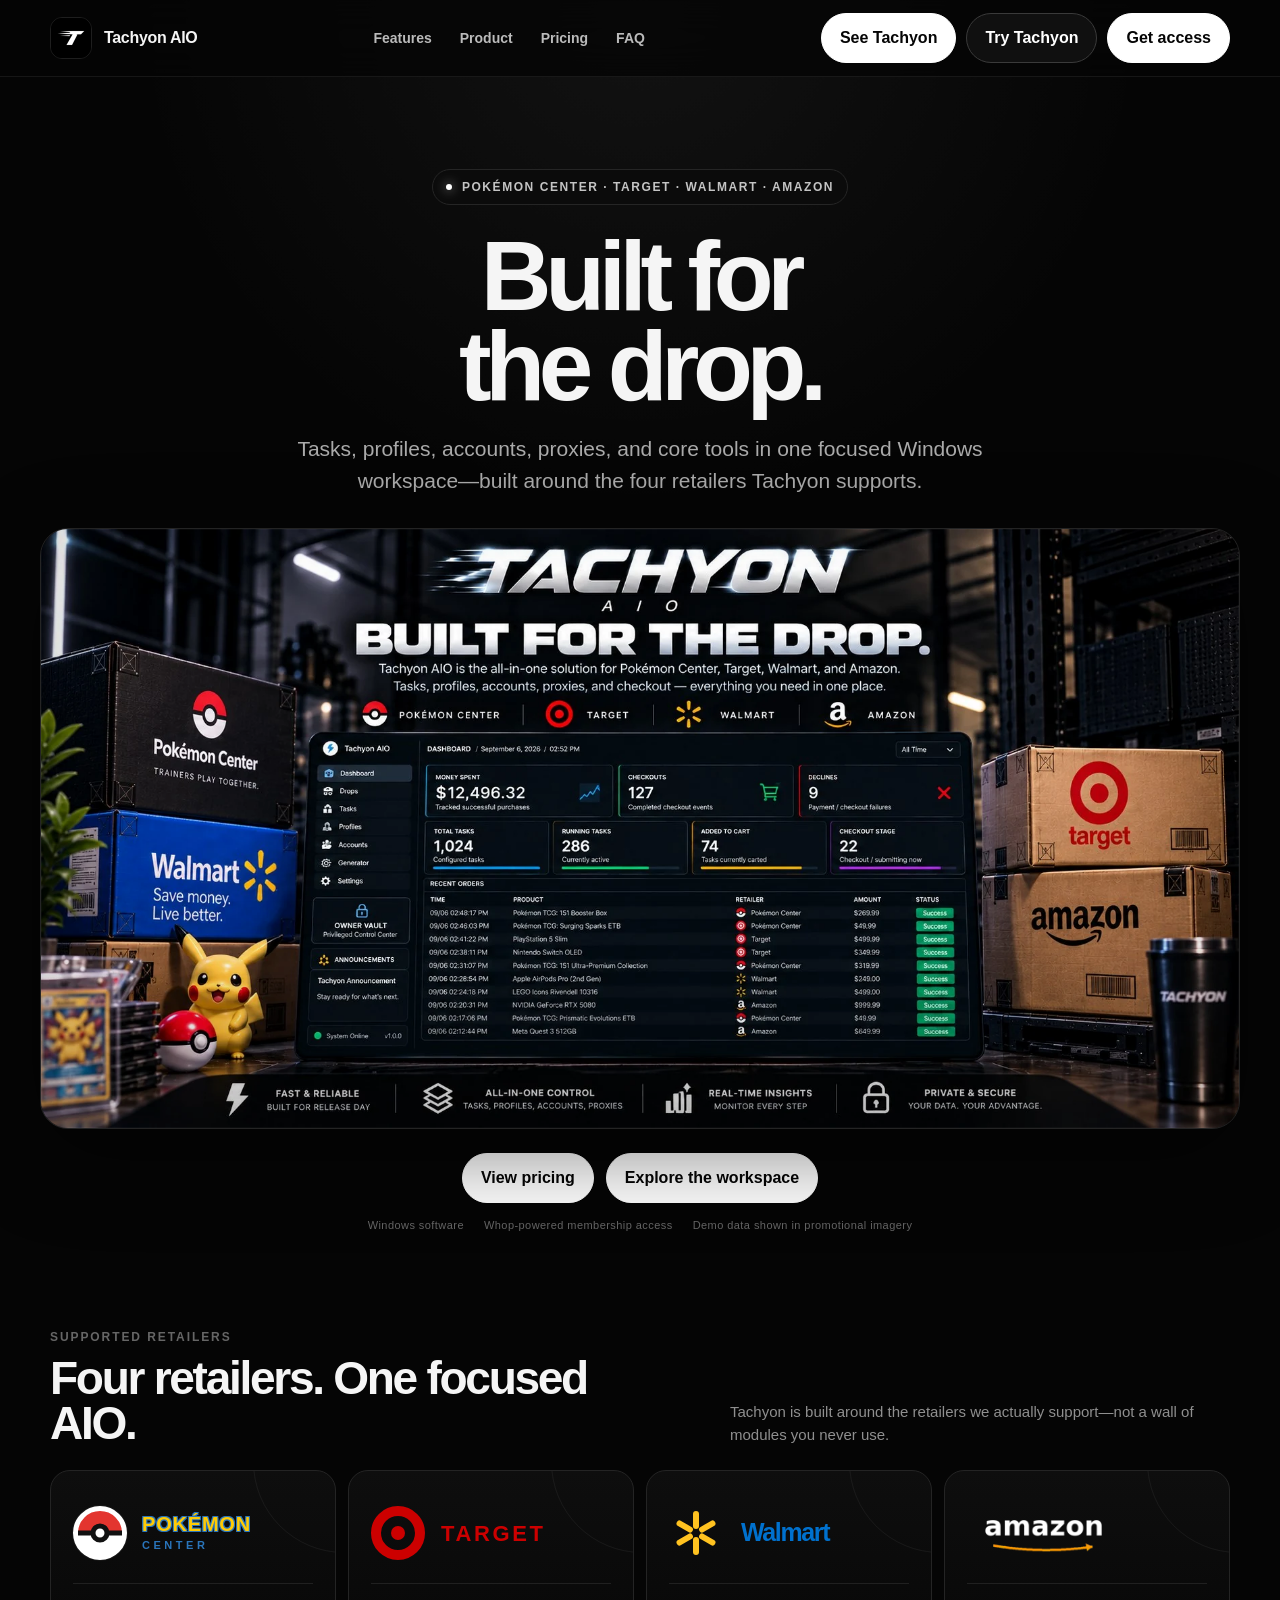
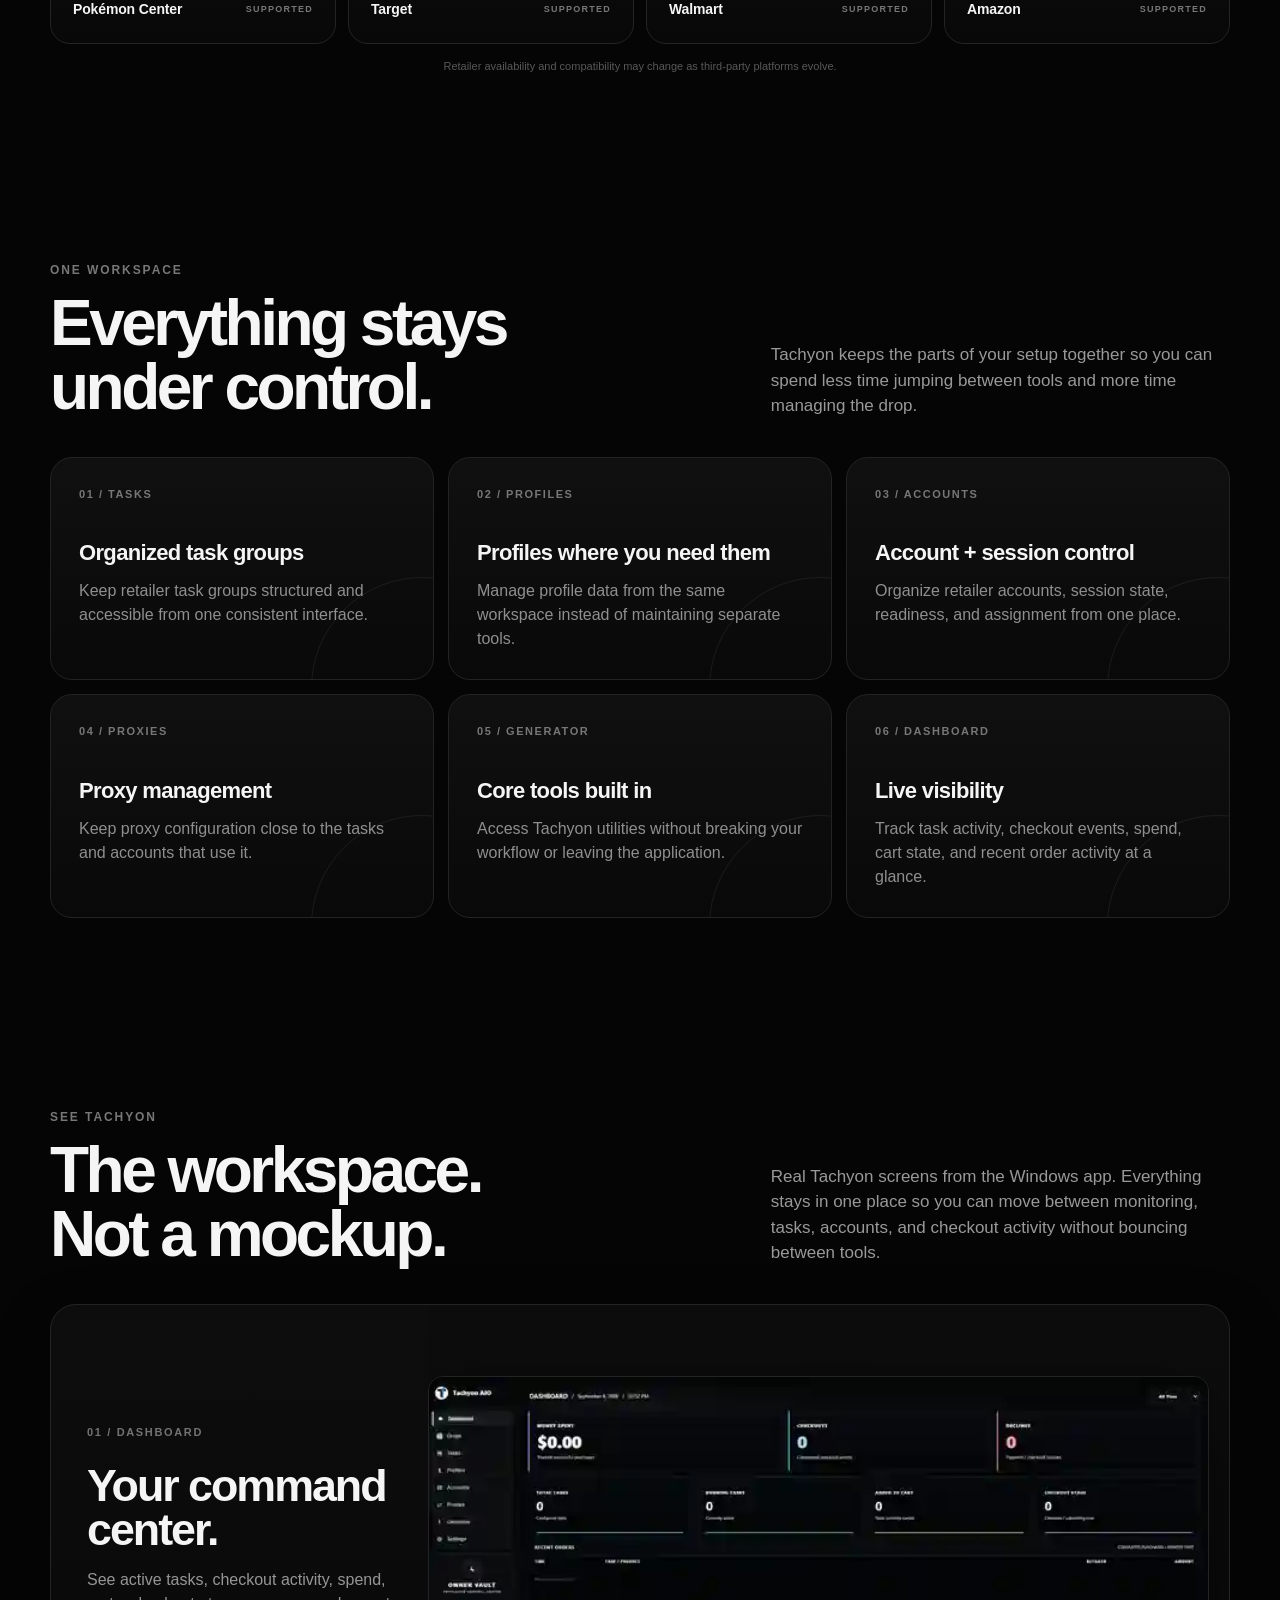
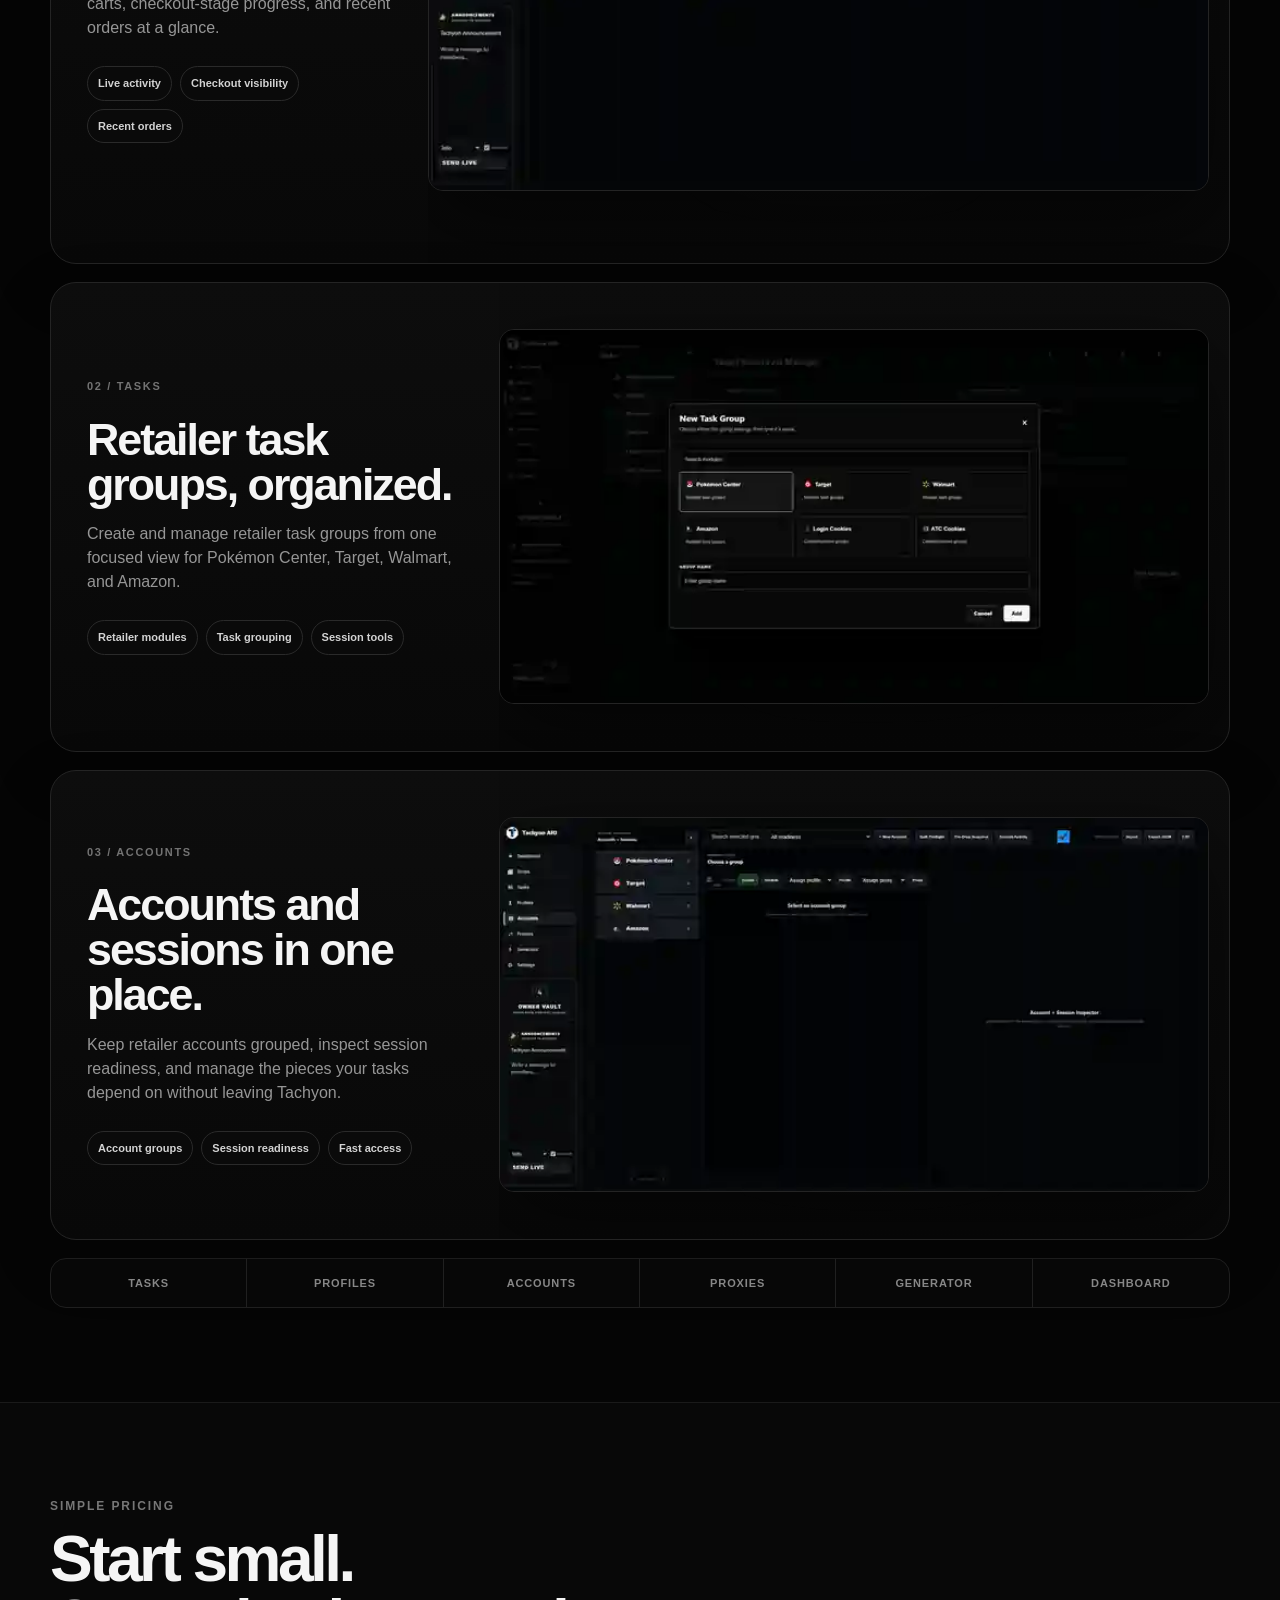
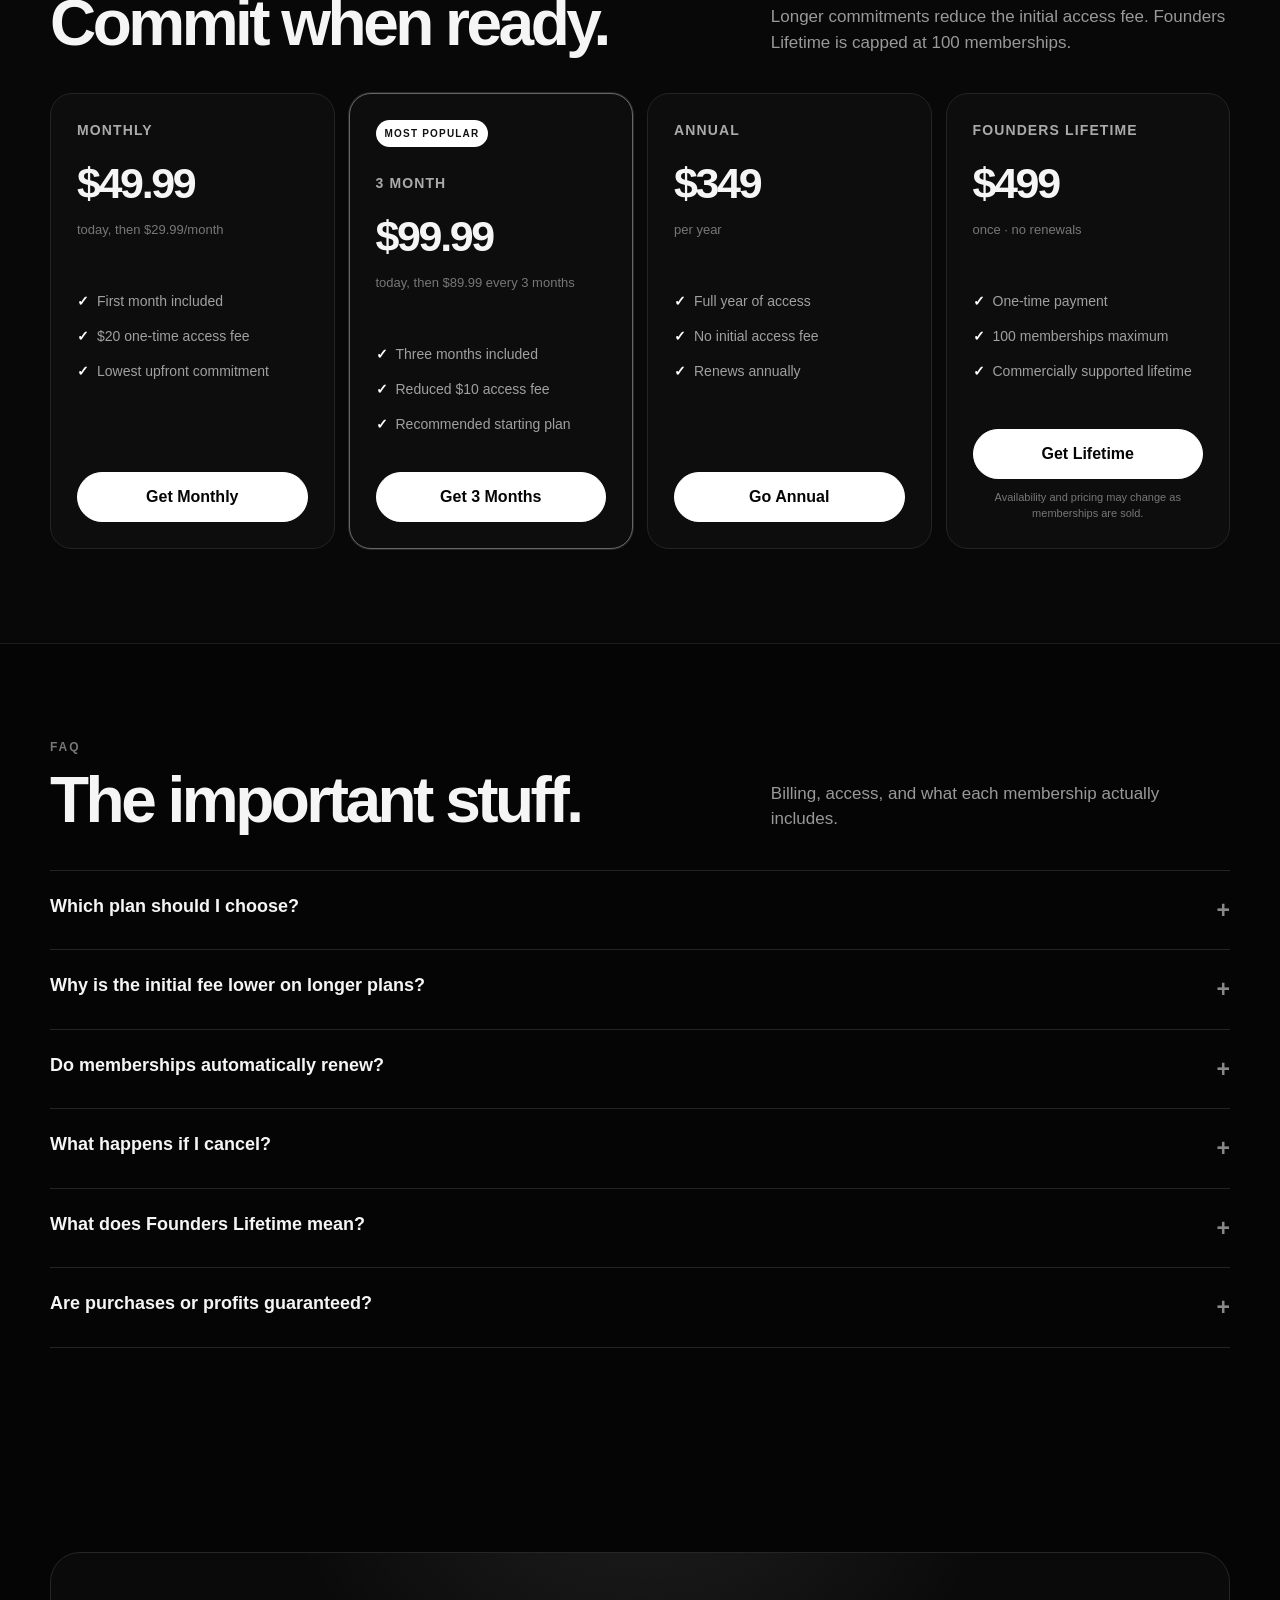
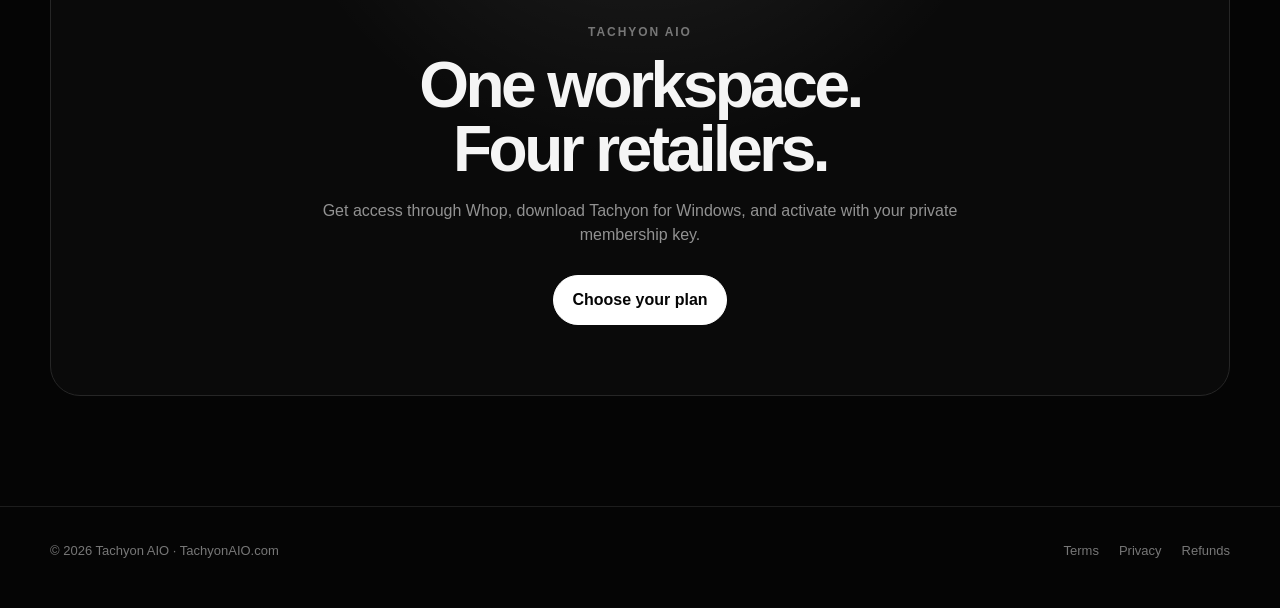
==== commit 86fbfc9d: "Move hero image above primary CTAs" ====
--- a/index.html
+++ b/index.html
@@ -475,10 +475,30 @@
 <script type="application/ld+json">{"@context":"https://schema.org","@type":"SoftwareApplication","name":"Tachyon AIO","applicationCategory":"BusinessApplication","operatingSystem":"Windows","url":"https://tachyonaio.com/","description":"Focused automation workspace for Pokémon Center, Target, Walmart, and Amazon."}</script>
 <style>.fade{opacity:1!important;transform:none!important;visibility:visible!important}
 .hero-visual img{image-rendering:auto;-webkit-font-smoothing:antialiased;transform:translateZ(0);backface-visibility:hidden}
+</style><style id="tachyon-mobile-nav-fix">
+@media(max-width:580px){
+  .nav .nav-inner{gap:8px!important}
+  .nav .nav-actions{gap:6px!important}
+  .nav .nav-actions .tachyon-demo-cta,
+  .nav .nav-actions .btn.primary{
+    width:auto!important;min-width:0!important;min-height:0!important;
+    padding:8px 11px!important;font-size:11px!important;line-height:1.1!important;
+    white-space:nowrap!important;border-radius:999px!important;
+  }
+  .nav .mobile-toggle{font-size:22px!important;padding:4px!important;line-height:1!important}
+}
+</style><style id="tachyon-hero-order-fix">
+.hero .hero-visual{margin-top:32px!important}
+.hero .hero-actions{margin:24px 0 8px!important}
+@media(max-width:580px){
+  .hero .hero-visual{margin-top:28px!important}
+  .hero .hero-actions{margin:20px 0 6px!important}
+}
 </style></head><body>
 <header class="nav"><div class="container nav-inner"><a class="brand" href="#"><img src="[data-uri]" alt="Tachyon logo"><span>Tachyon AIO</span></a><nav class="nav-links"><a href="#features">Features</a><a href="#product">Product</a><a href="#pricing">Pricing</a><a href="#faq">FAQ</a></nav><div class="nav-actions"><a class="btn secondary" href="#product">See Tachyon</a><a class="btn tachyon-demo-cta" href="/demo/" style="background:#101010!important;color:#fff!important;border-color:#3a3a3a!important">Try Tachyon</a><a class="btn primary" href="#pricing">Get access</a><button class="mobile-toggle" aria-label="Open menu">☰</button></div></div><nav class="mobile-menu"><a href="#features">Features</a><a href="#product">Product</a><a href="#pricing">Pricing</a><a href="#faq">FAQ</a></nav></header>
 <main>
-<section class="hero"><div class="container"><span class="eyebrow"><i></i> Pokémon Center · Target · Walmart · Amazon</span><h1>Built for<br>the drop.</h1><p>Tasks, profiles, accounts, proxies, and core tools in one focused Windows workspace—built around the four retailers Tachyon supports.</p><div class="hero-actions"><a class="btn primary" href="#pricing">View pricing</a><a class="btn" href="#product">Explore the workspace</a></div></div><div class="hero-visual fade"><img src="[data-uri]" alt="Tachyon AIO dashboard showcase" width="1774" height="887" fetchpriority="high"></div><div class="hero-note"><span>Windows software</span><span>Whop-powered membership access</span><span>Demo data shown in promotional imagery</span></div></section>
+<section class="hero"><div class="container"><span class="eyebrow"><i></i> Pokémon Center · Target · Walmart · Amazon</span><h1>Built for<br>the drop.</h1><p>Tasks, profiles, accounts, proxies, and core tools in one focused Windows workspace—built around the four retailers Tachyon supports.</p></div><div class="hero-visual fade"><img src="[data-uri]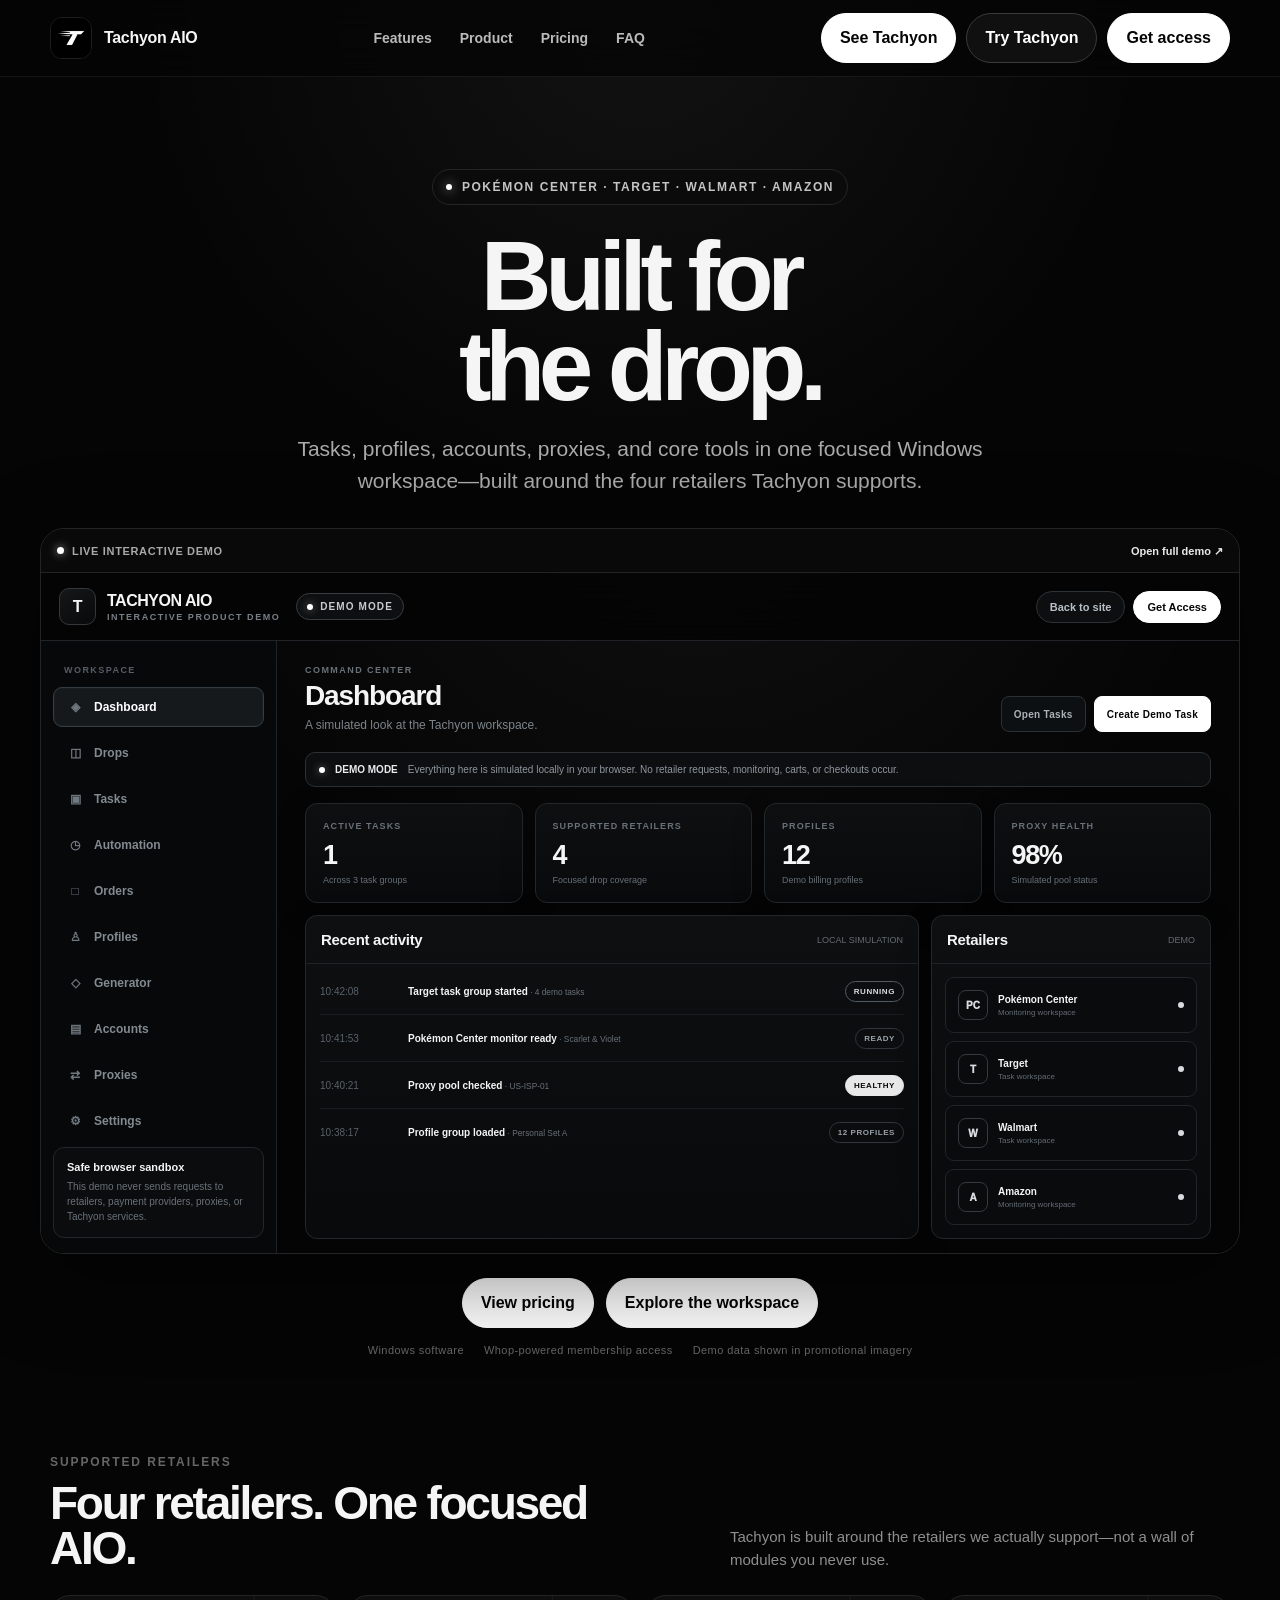
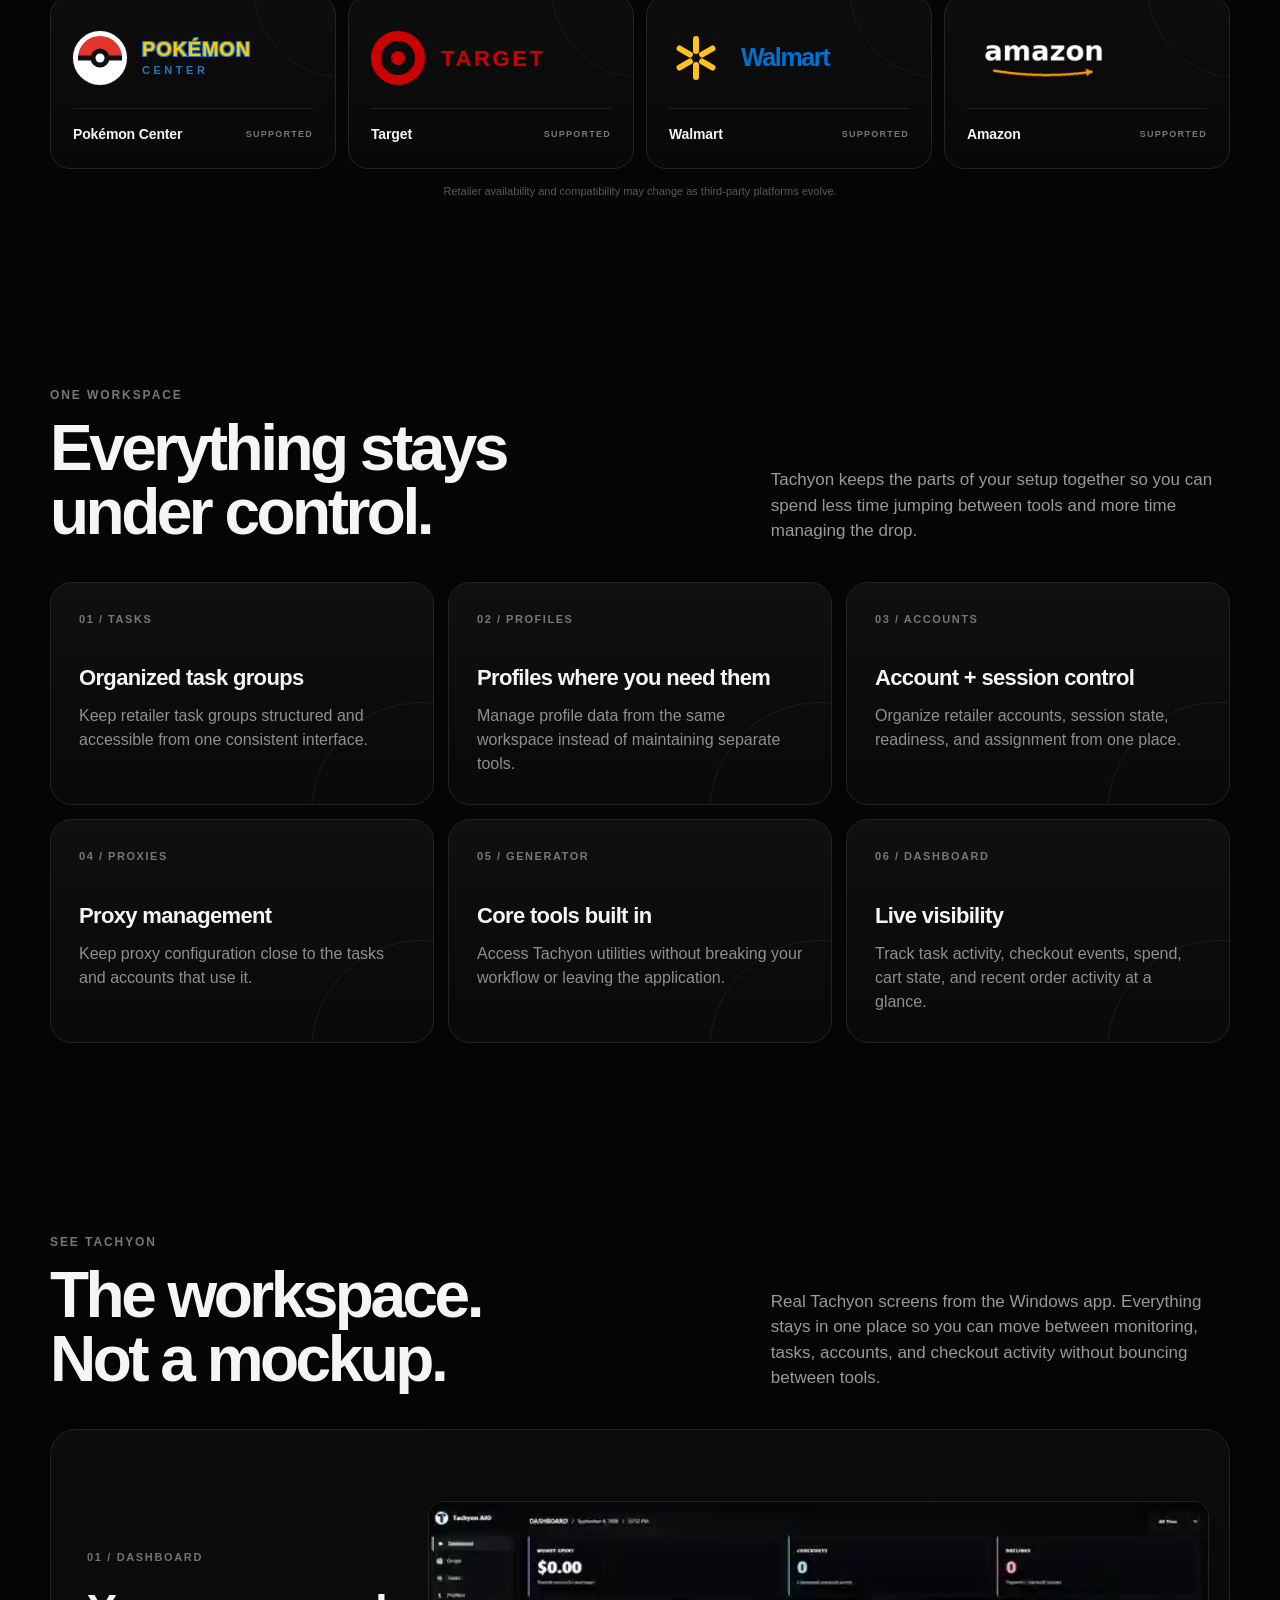
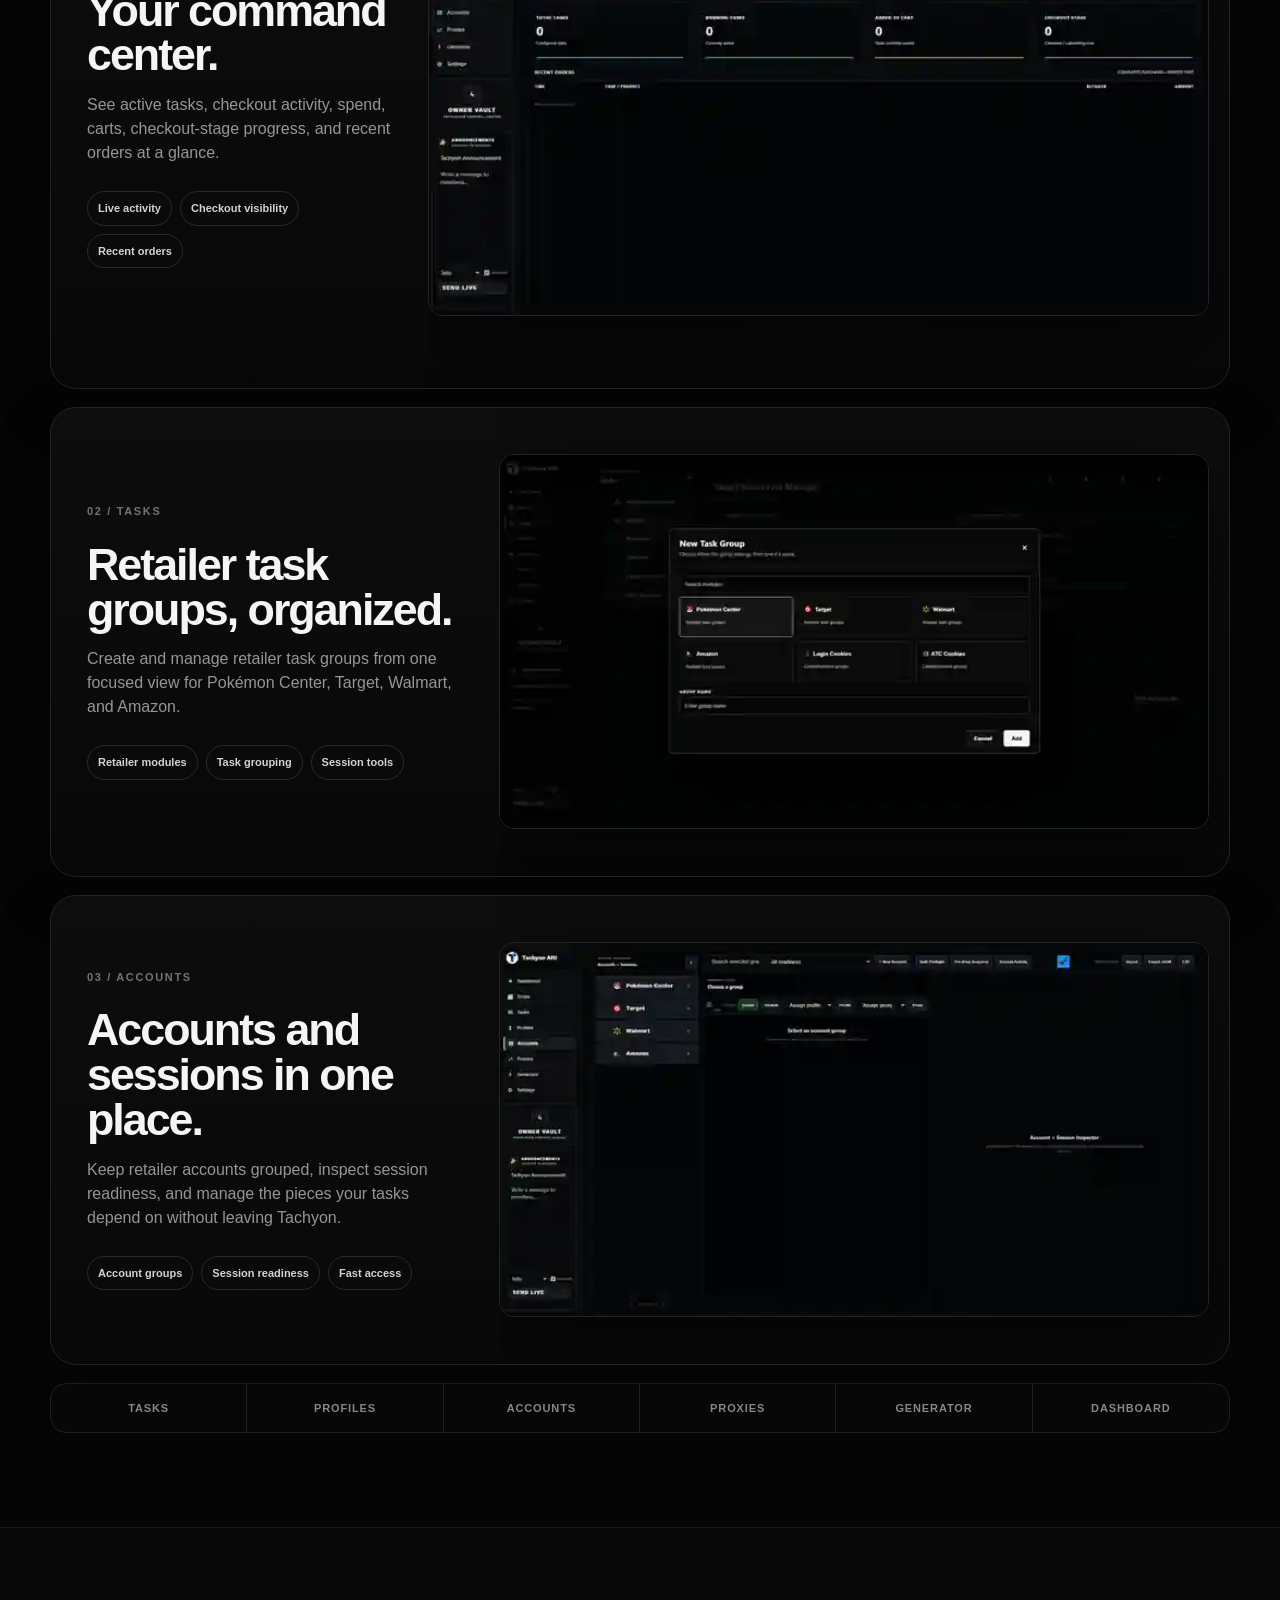
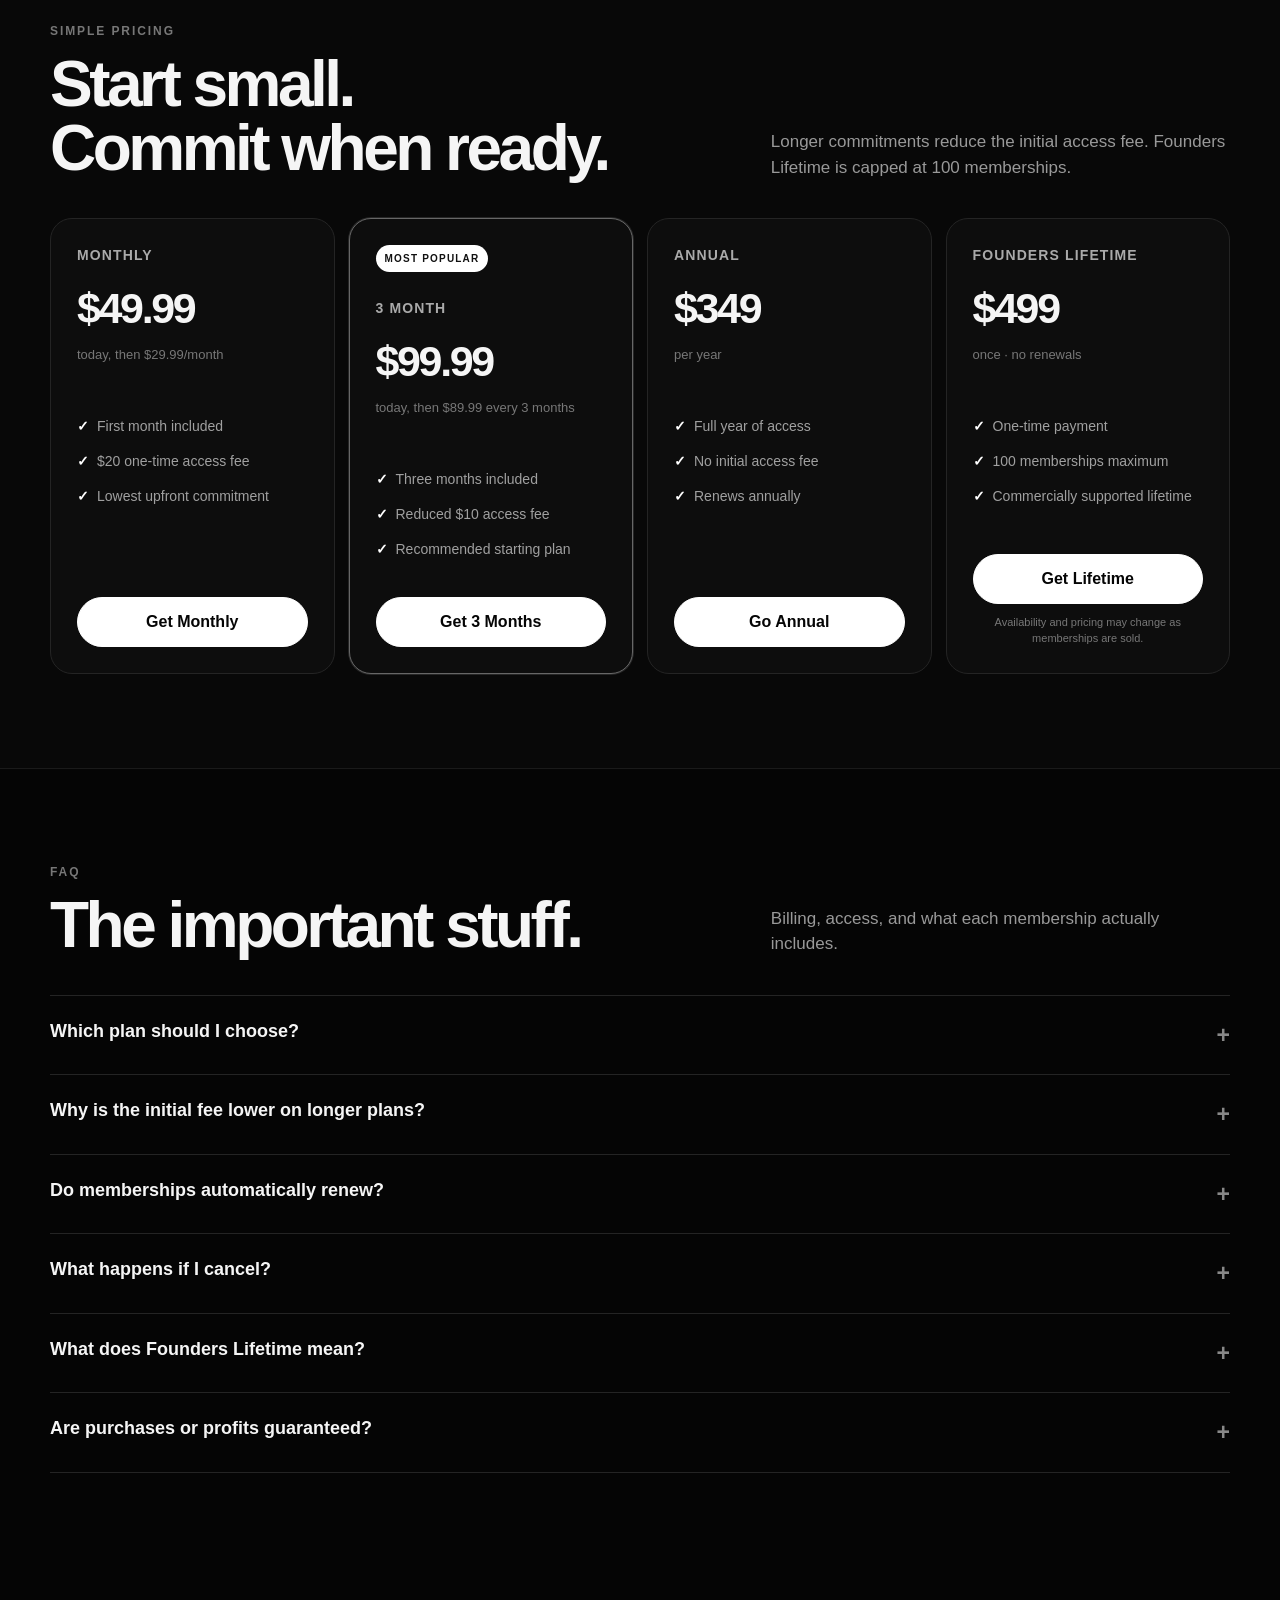
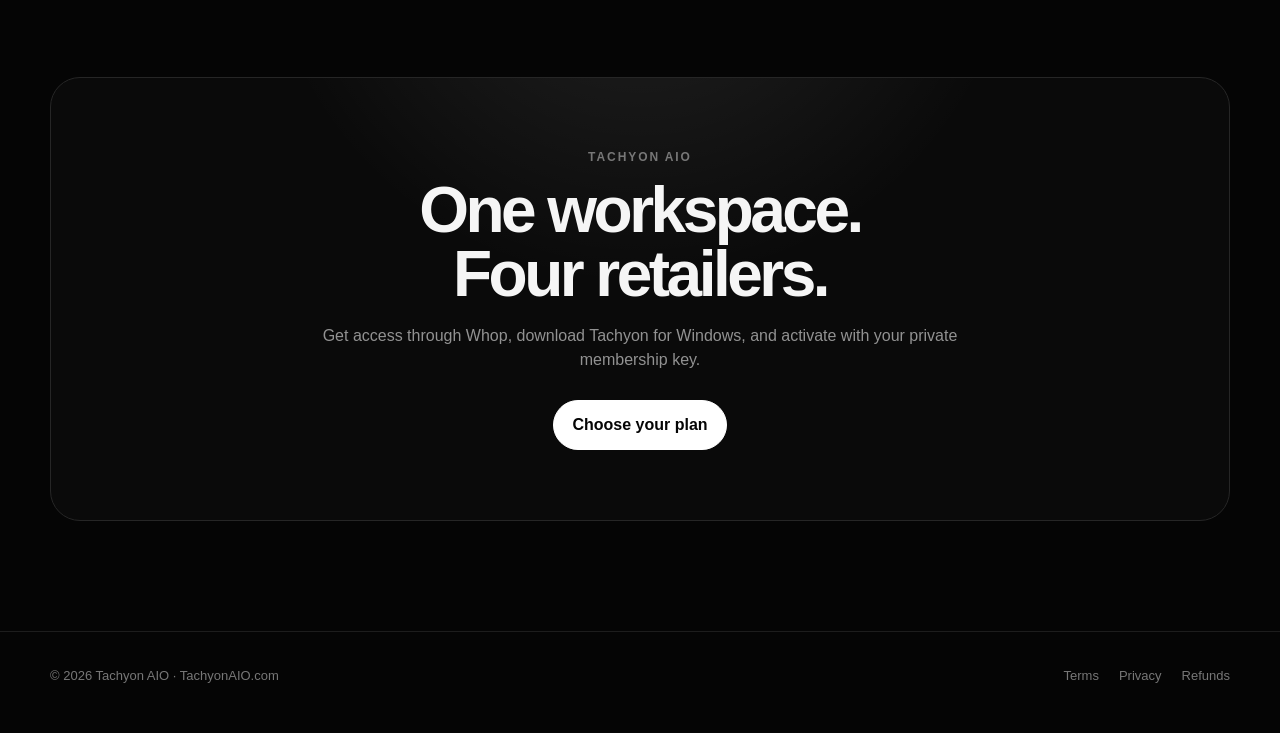
==== commit fd60080f: "Embed interactive Tachyon demo in homepage hero" ====
--- a/index.html
+++ b/index.html
@@ -490,14 +490,35 @@
 </style><style id="tachyon-hero-order-fix">
 .hero .hero-visual{margin-top:32px!important}
 .hero .hero-actions{margin:24px 0 8px!important}
+.tachyon-demo-shell{border-radius:24px!important;background:#050505!important;overflow:hidden!important;box-shadow:0 24px 90px rgba(0,0,0,.48)!important;text-align:left!important}
+.tachyon-demo-shell:before{display:none!important}
+.tachyon-demo-caption{height:44px;display:flex;align-items:center;justify-content:space-between;gap:14px;padding:0 16px;border-bottom:1px solid #242424;background:#090909;color:#a9a9a9;font-size:11px;font-weight:800;letter-spacing:.06em;text-transform:uppercase}
+.tachyon-demo-caption span{display:flex;align-items:center;gap:8px}
+.tachyon-demo-caption i{width:7px;height:7px;border-radius:50%;background:#fff;box-shadow:0 0 10px rgba(255,255,255,.7)}
+.tachyon-demo-caption a{color:#e9e9e9;text-transform:none;letter-spacing:0;font-size:11px}
+.tachyon-demo-caption a:hover{color:#fff}
+.tachyon-demo-frame{display:block;width:100%;height:680px;border:0;background:#050505}
+@media(max-width:900px){
+  .tachyon-demo-frame{height:610px}
+}
 @media(max-width:580px){
-  .hero .hero-visual{margin-top:28px!important}
+  .hero .hero-visual{margin-top:28px!important;width:calc(100% + 4px)!important;max-width:none!important}
   .hero .hero-actions{margin:20px 0 6px!important}
+  .tachyon-demo-shell{border-radius:18px!important}
+  .tachyon-demo-caption{height:40px;padding:0 12px;font-size:9px;letter-spacing:.05em}
+  .tachyon-demo-caption a{font-size:9px}
+  .tachyon-demo-frame{height:560px}
 }
 </style></head><body>
 <header class="nav"><div class="container nav-inner"><a class="brand" href="#"><img src="[data-uri]" alt="Tachyon logo"><span>Tachyon AIO</span></a><nav class="nav-links"><a href="#features">Features</a><a href="#product">Product</a><a href="#pricing">Pricing</a><a href="#faq">FAQ</a></nav><div class="nav-actions"><a class="btn secondary" href="#product">See Tachyon</a><a class="btn tachyon-demo-cta" href="/demo/" style="background:#101010!important;color:#fff!important;border-color:#3a3a3a!important">Try Tachyon</a><a class="btn primary" href="#pricing">Get access</a><button class="mobile-toggle" aria-label="Open menu">☰</button></div></div><nav class="mobile-menu"><a href="#features">Features</a><a href="#product">Product</a><a href="#pricing">Pricing</a><a href="#faq">FAQ</a></nav></header>
 <main>
-<section class="hero"><div class="container"><span class="eyebrow"><i></i> Pokémon Center · Target · Walmart · Amazon</span><h1>Built for<br>the drop.</h1><p>Tasks, profiles, accounts, proxies, and core tools in one focused Windows workspace—built around the four retailers Tachyon supports.</p></div><div class="hero-visual fade"><img src="[data-uri]" alt="Tachyon AIO dashboard showcase" width="1774" height="887" fetchpriority="high"></div>
+<section class="hero"><div class="container"><span class="eyebrow"><i></i> Pokémon Center · Target · Walmart · Amazon</span><h1>Built for<br>the drop.</h1><p>Tasks, profiles, accounts, proxies, and core tools in one focused Windows workspace—built around the four retailers Tachyon supports.</p></div><div class="hero-visual fade tachyon-demo-shell">
+  <div class="tachyon-demo-caption">
+    <span><i></i> Live interactive demo</span>
+    <a href="/demo/">Open full demo ↗</a>
+  </div>
+  <iframe class="tachyon-demo-frame" src="/demo/" title="Interactive Tachyon AIO demo" loading="eager" referrerpolicy="same-origin"></iframe>
+</div>
 <div class="hero-actions"><a class="btn primary" href="#pricing">View pricing</a><a class="btn" href="#product">Explore the workspace</a></div><div class="hero-note"><span>Windows software</span><span>Whop-powered membership access</span><span>Demo data shown in promotional imagery</span></div></section>
 <section class="supported" id="supported">
   <div class="container">
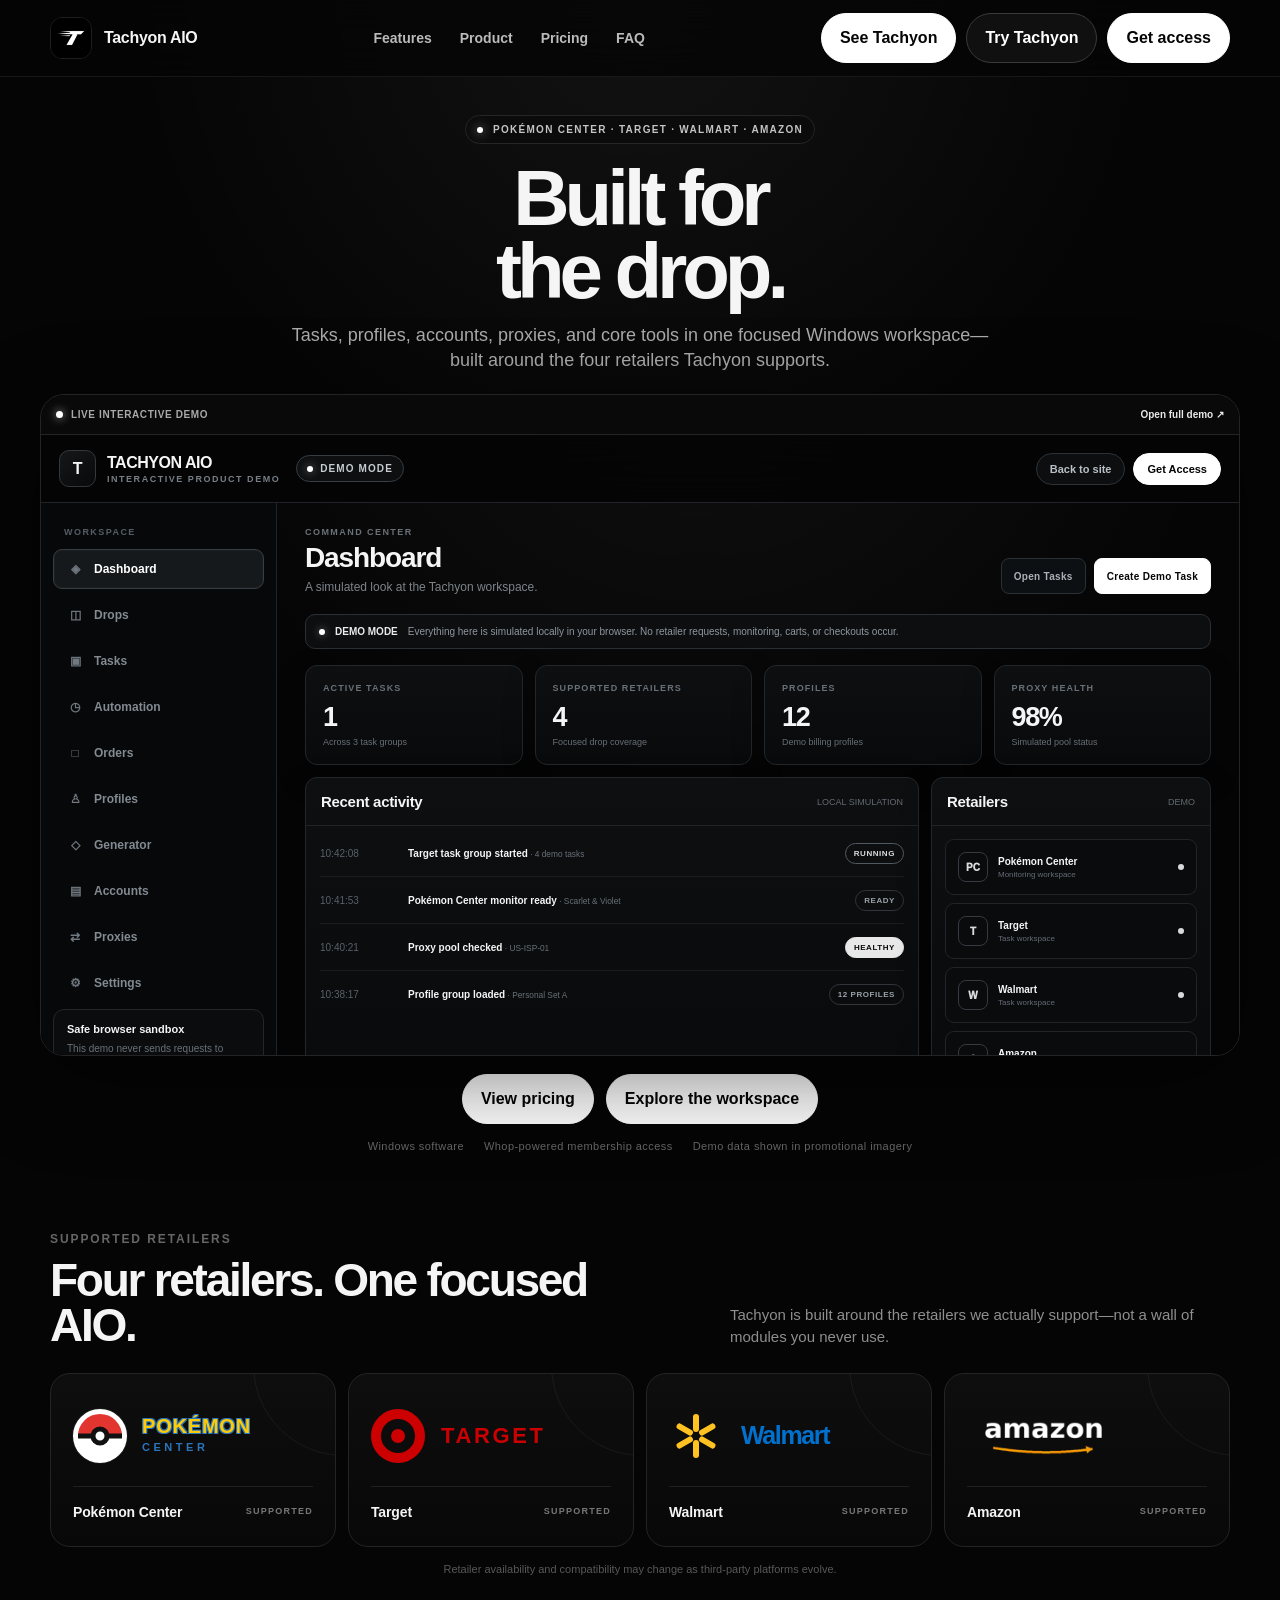
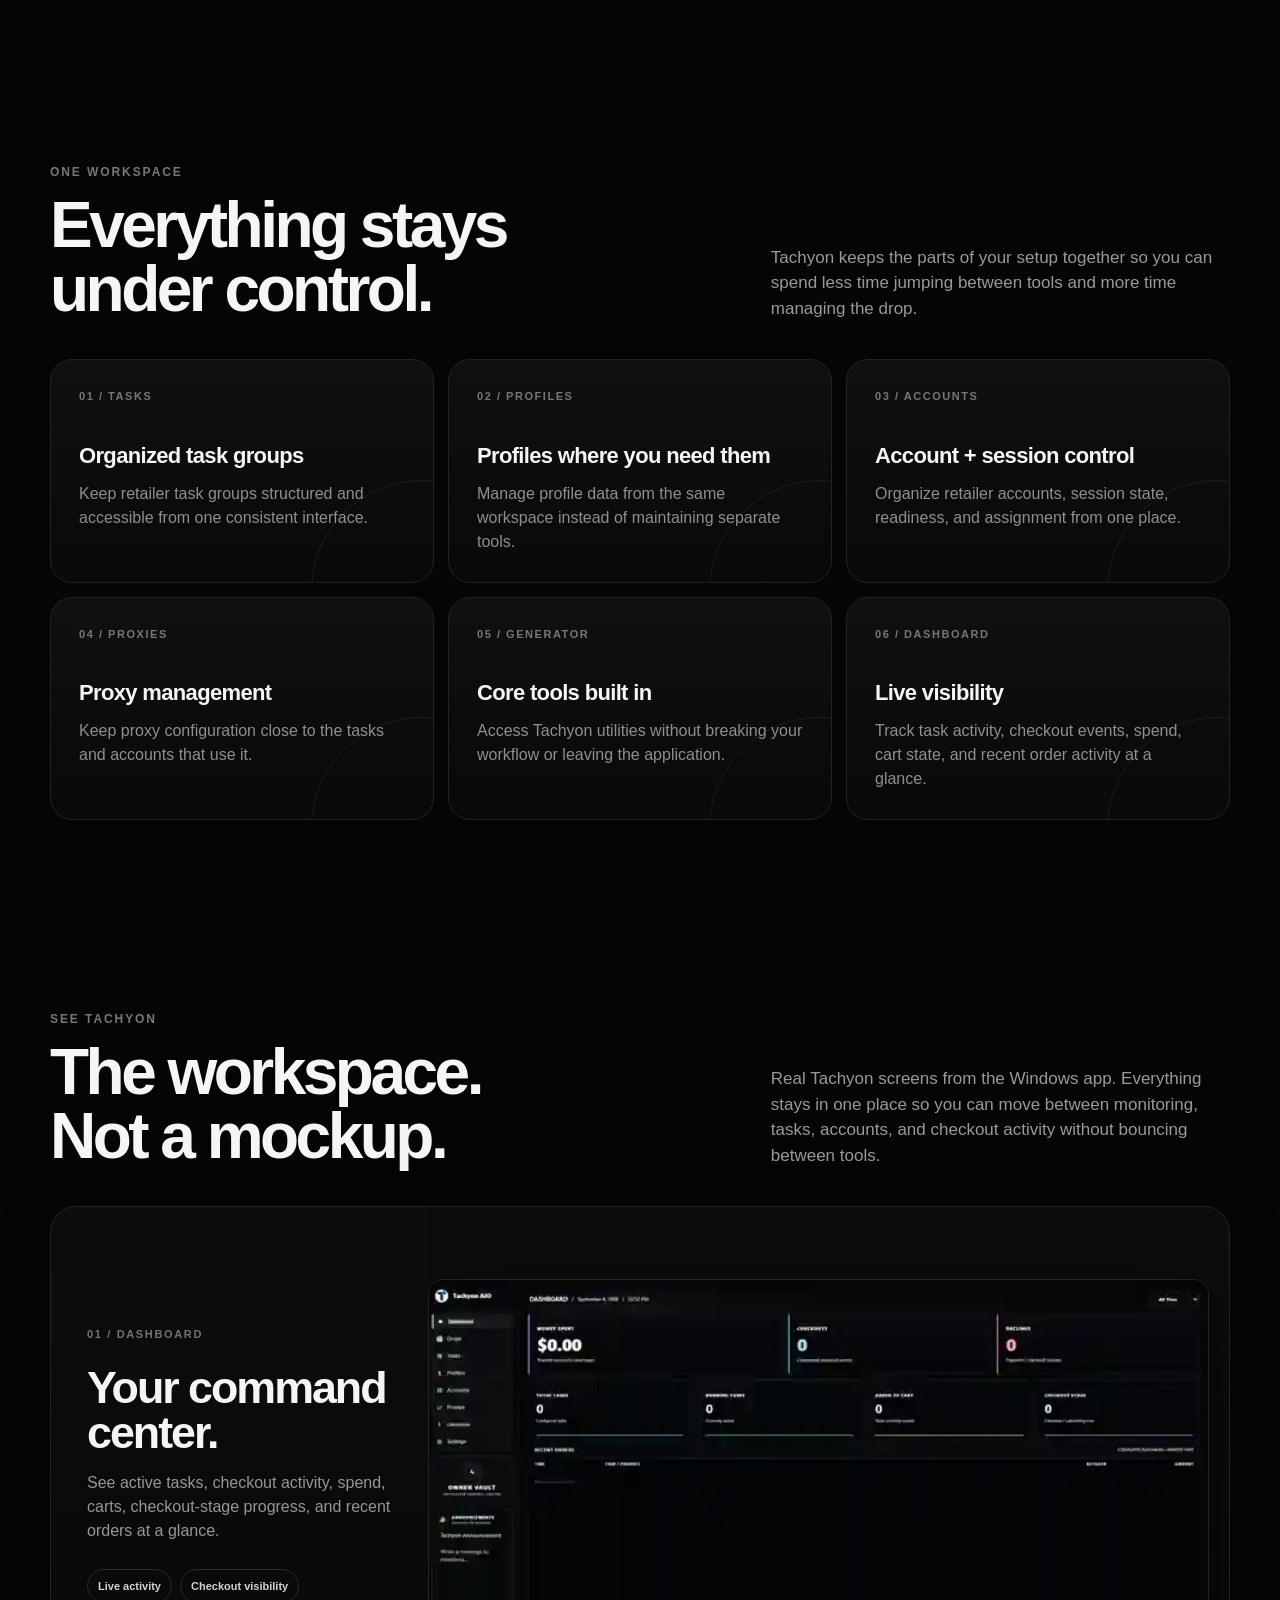
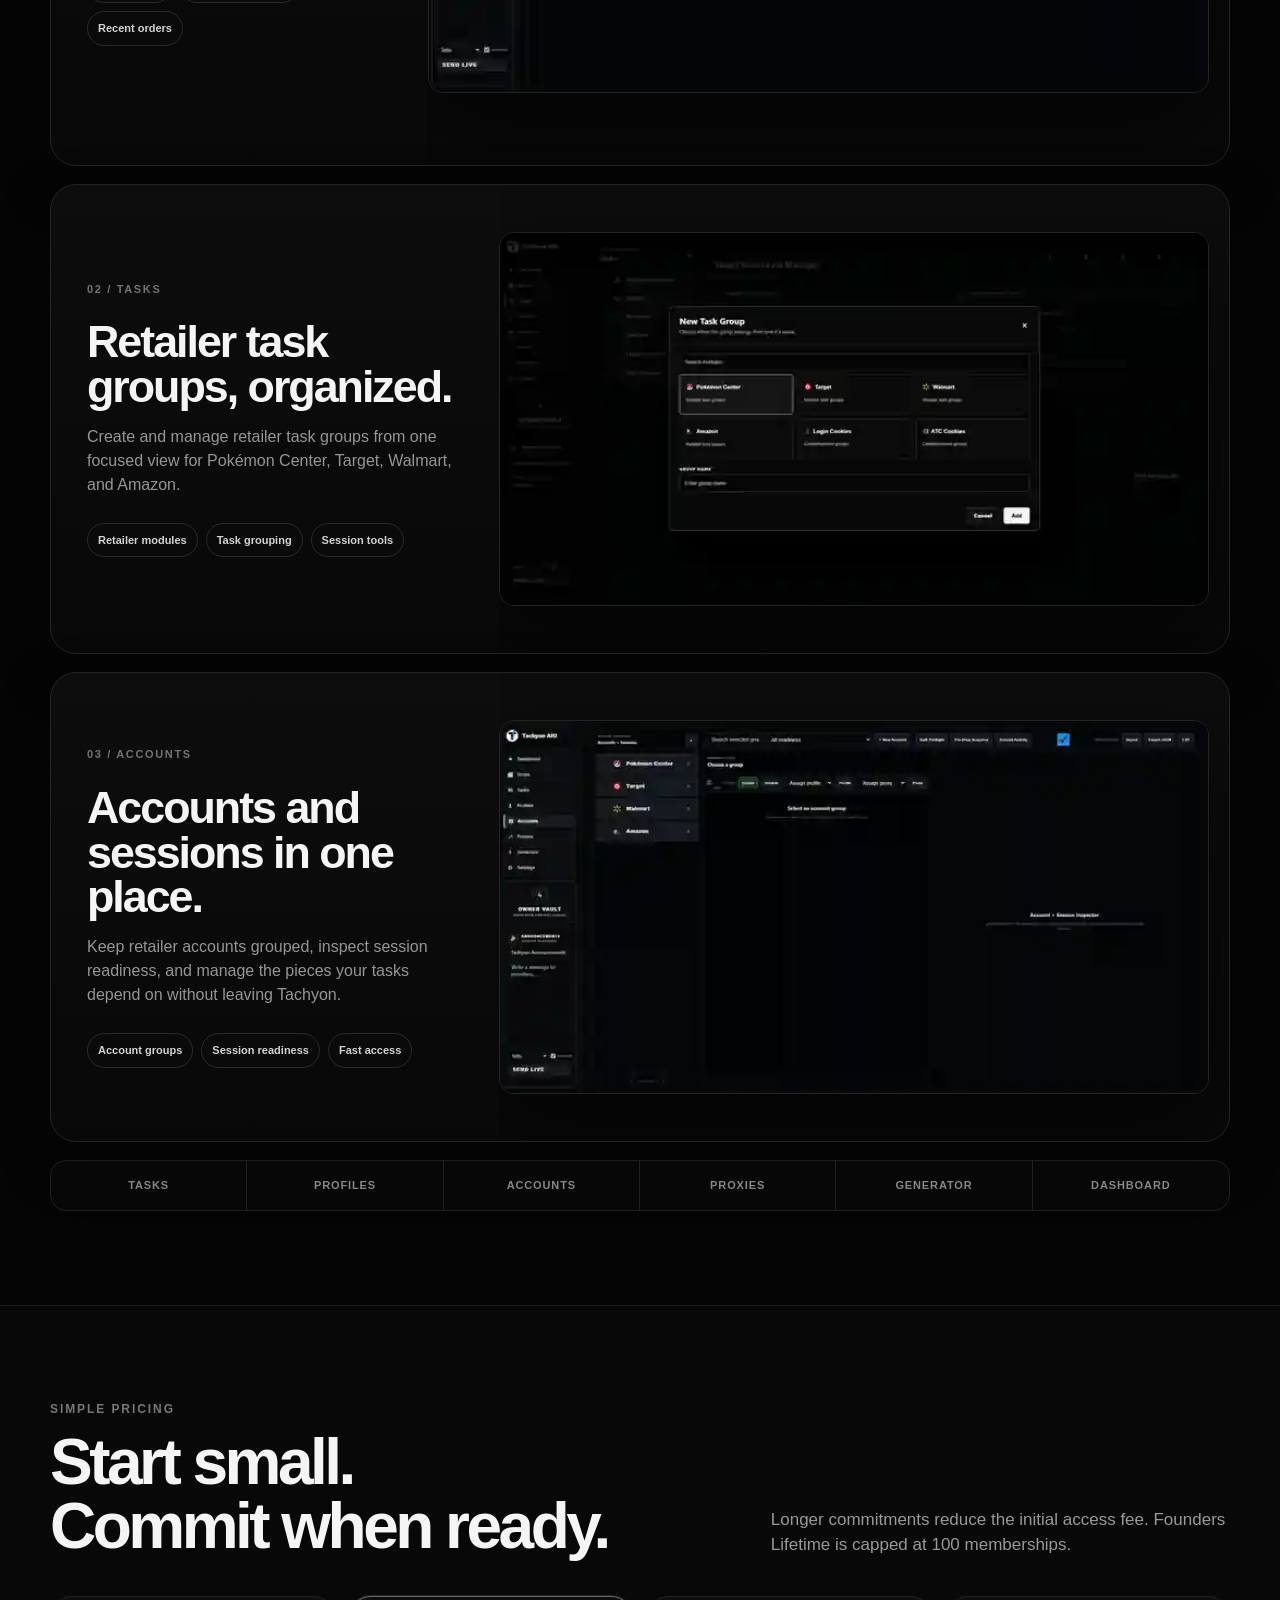
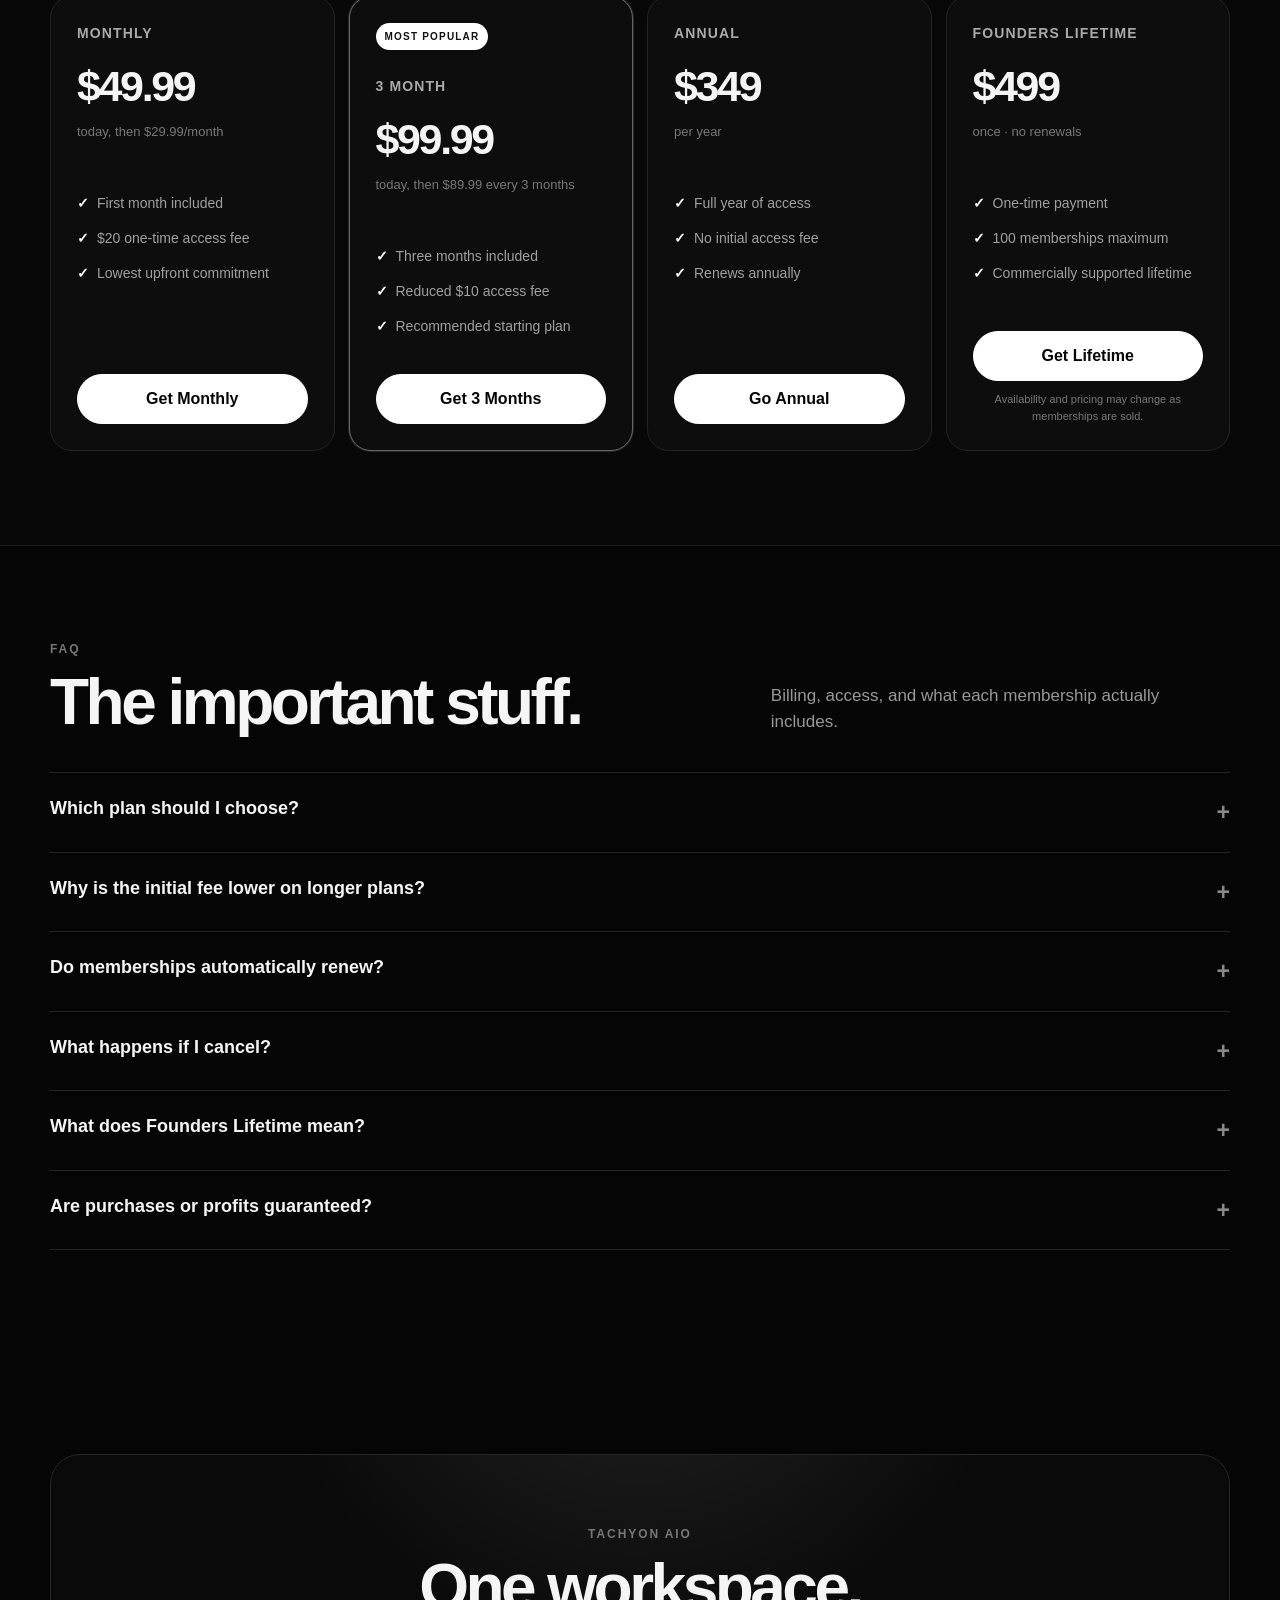
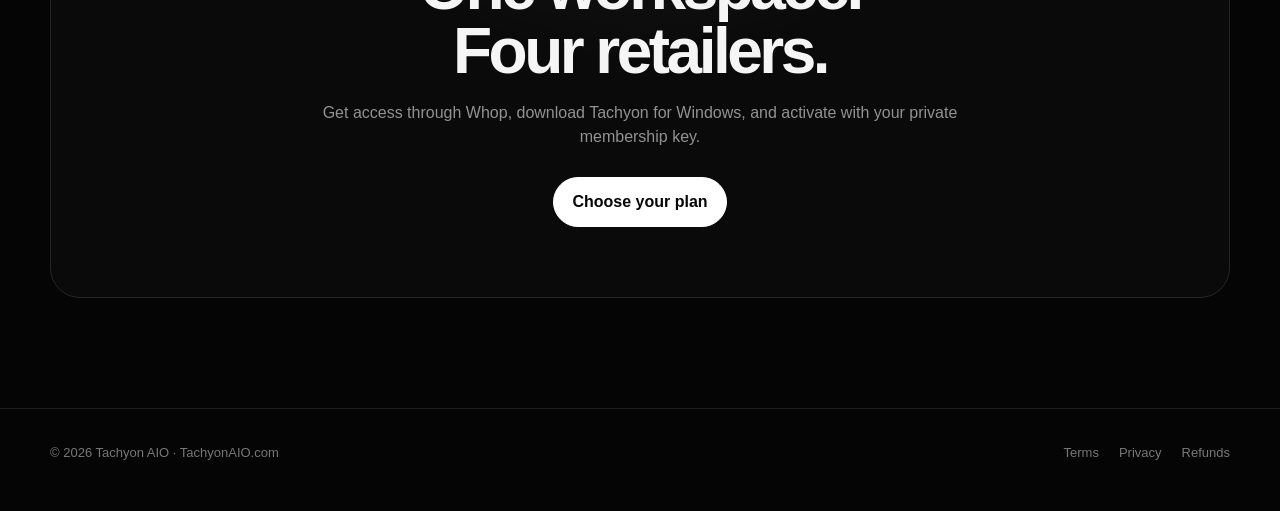
==== commit 2dae7ffb: "Pull interactive demo into first viewport" ====
--- a/index.html
+++ b/index.html
@@ -488,26 +488,39 @@
   .nav .mobile-toggle{font-size:22px!important;padding:4px!important;line-height:1!important}
 }
 </style><style id="tachyon-hero-order-fix">
-.hero .hero-visual{margin-top:32px!important}
-.hero .hero-actions{margin:24px 0 8px!important}
+/* Keep the actual product in the first viewport on desktop and mobile. */
+.hero{padding:38px 0 34px!important}
+.hero .eyebrow{padding:6px 11px!important;font-size:10px!important}
+.hero h1{font-size:clamp(48px,6.2vw,78px)!important;margin:18px auto 14px!important;line-height:.94!important}
+.hero>div>p,.hero p{font-size:clamp(15px,1.6vw,18px)!important;line-height:1.42!important;max-width:720px!important}
+.hero .hero-visual{margin-top:20px!important}
+.hero .hero-actions{margin:18px 0 6px!important}
 .tachyon-demo-shell{border-radius:24px!important;background:#050505!important;overflow:hidden!important;box-shadow:0 24px 90px rgba(0,0,0,.48)!important;text-align:left!important}
 .tachyon-demo-shell:before{display:none!important}
-.tachyon-demo-caption{height:44px;display:flex;align-items:center;justify-content:space-between;gap:14px;padding:0 16px;border-bottom:1px solid #242424;background:#090909;color:#a9a9a9;font-size:11px;font-weight:800;letter-spacing:.06em;text-transform:uppercase}
+.tachyon-demo-caption{height:40px;display:flex;align-items:center;justify-content:space-between;gap:14px;padding:0 15px;border-bottom:1px solid #242424;background:#090909;color:#a9a9a9;font-size:10px;font-weight:800;letter-spacing:.06em;text-transform:uppercase}
 .tachyon-demo-caption span{display:flex;align-items:center;gap:8px}
 .tachyon-demo-caption i{width:7px;height:7px;border-radius:50%;background:#fff;box-shadow:0 0 10px rgba(255,255,255,.7)}
-.tachyon-demo-caption a{color:#e9e9e9;text-transform:none;letter-spacing:0;font-size:11px}
+.tachyon-demo-caption a{color:#e9e9e9;text-transform:none;letter-spacing:0;font-size:10px}
 .tachyon-demo-caption a:hover{color:#fff}
-.tachyon-demo-frame{display:block;width:100%;height:680px;border:0;background:#050505}
+.tachyon-demo-frame{display:block;width:100%;height:620px;border:0;background:#050505}
 @media(max-width:900px){
-  .tachyon-demo-frame{height:610px}
+  .hero{padding:28px 0 30px!important}
+  .hero h1{font-size:clamp(44px,7.2vw,64px)!important;margin:14px auto 10px!important}
+  .hero p{font-size:15px!important;line-height:1.38!important}
+  .hero .hero-visual{margin-top:16px!important}
+  .tachyon-demo-frame{height:560px}
 }
 @media(max-width:580px){
-  .hero .hero-visual{margin-top:28px!important;width:calc(100% + 4px)!important;max-width:none!important}
-  .hero .hero-actions{margin:20px 0 6px!important}
-  .tachyon-demo-shell{border-radius:18px!important}
-  .tachyon-demo-caption{height:40px;padding:0 12px;font-size:9px;letter-spacing:.05em}
-  .tachyon-demo-caption a{font-size:9px}
-  .tachyon-demo-frame{height:560px}
+  .hero{padding:20px 0 26px!important}
+  .hero .eyebrow{font-size:9px!important;padding:5px 9px!important;letter-spacing:.07em!important}
+  .hero h1{font-size:42px!important;line-height:.96!important;margin:12px auto 8px!important;letter-spacing:-.055em!important}
+  .hero p{font-size:14px!important;line-height:1.34!important;max-width:94%!important}
+  .hero .hero-visual{margin-top:14px!important;width:calc(100% + 4px)!important;max-width:none!important}
+  .hero .hero-actions{margin:16px 0 5px!important}
+  .tachyon-demo-shell{border-radius:16px!important}
+  .tachyon-demo-caption{height:36px;padding:0 10px;font-size:8px;letter-spacing:.04em}
+  .tachyon-demo-caption a{font-size:8px}
+  .tachyon-demo-frame{height:500px}
 }
 </style></head><body>
 <header class="nav"><div class="container nav-inner"><a class="brand" href="#"><img src="[data-uri]" alt="Tachyon logo"><span>Tachyon AIO</span></a><nav class="nav-links"><a href="#features">Features</a><a href="#product">Product</a><a href="#pricing">Pricing</a><a href="#faq">FAQ</a></nav><div class="nav-actions"><a class="btn secondary" href="#product">See Tachyon</a><a class="btn tachyon-demo-cta" href="/demo/" style="background:#101010!important;color:#fff!important;border-color:#3a3a3a!important">Try Tachyon</a><a class="btn primary" href="#pricing">Get access</a><button class="mobile-toggle" aria-label="Open menu">☰</button></div></div><nav class="mobile-menu"><a href="#features">Features</a><a href="#product">Product</a><a href="#pricing">Pricing</a><a href="#faq">FAQ</a></nav></header>
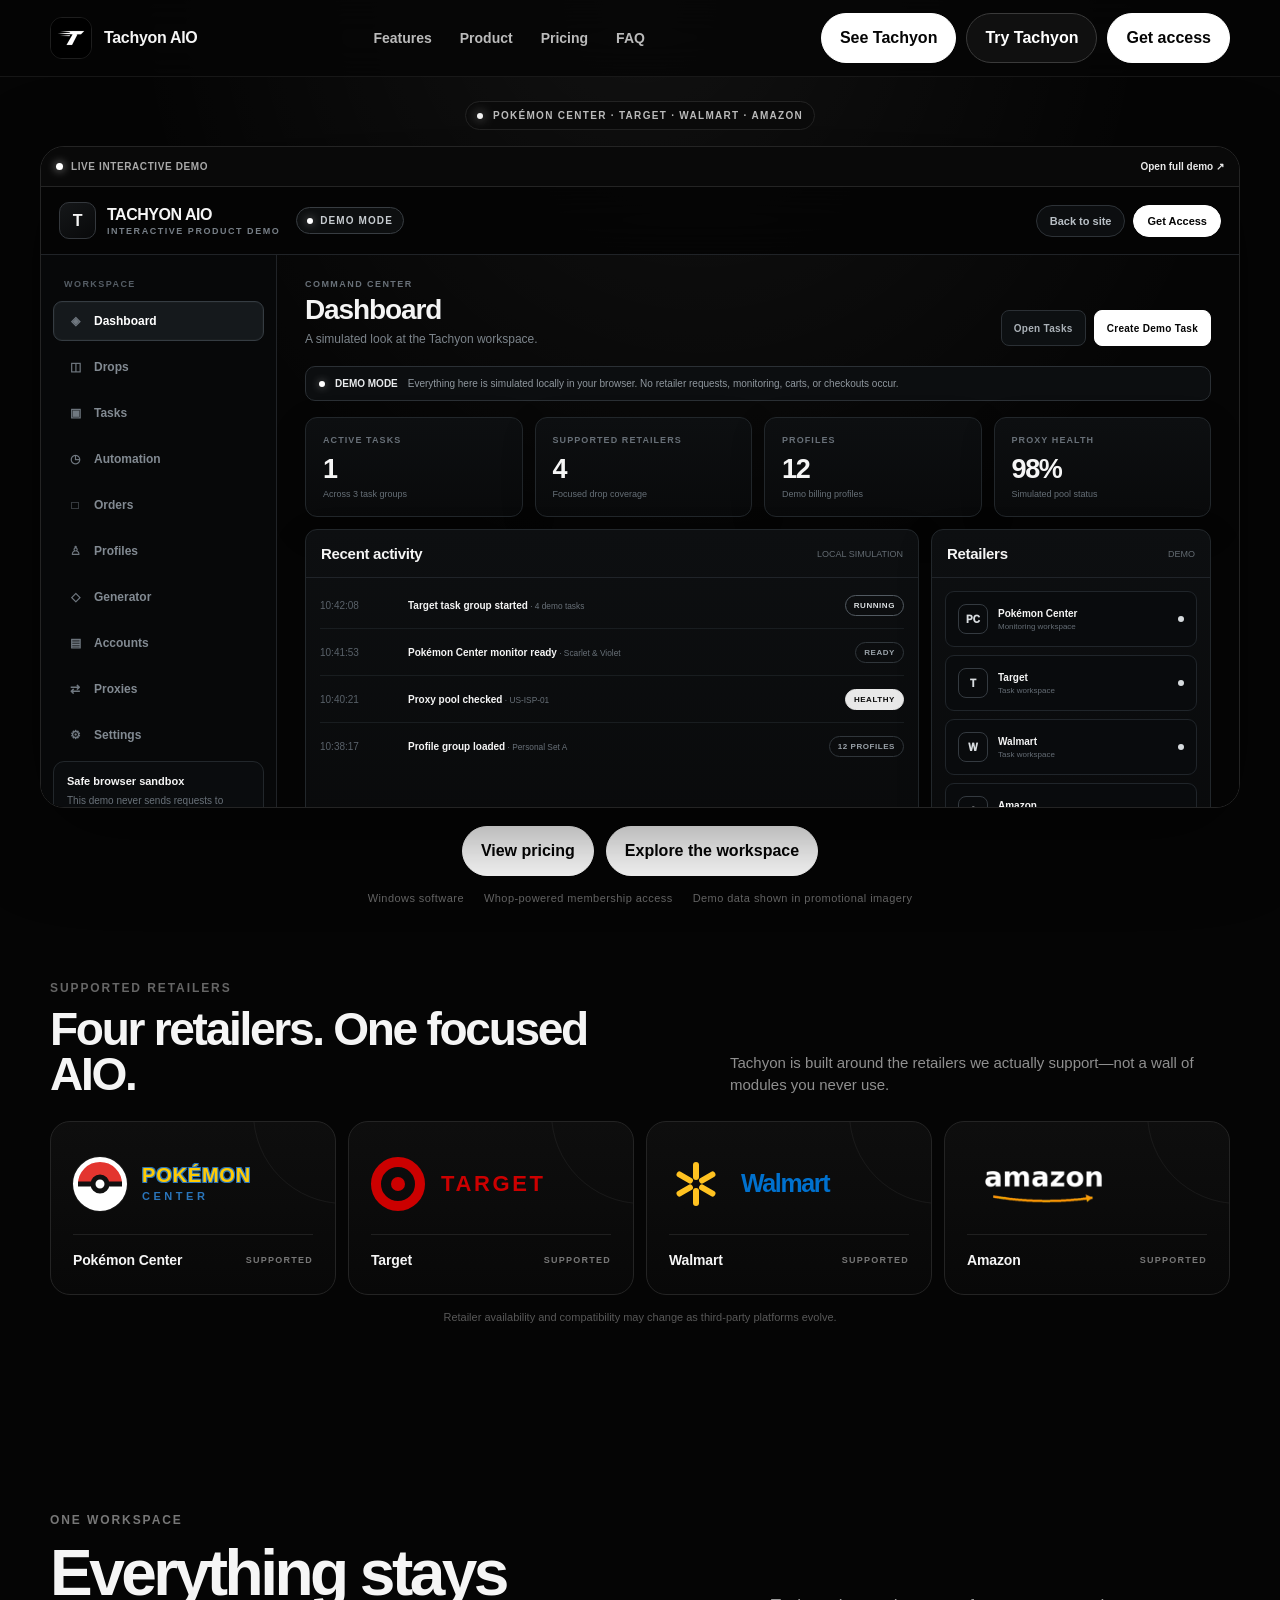
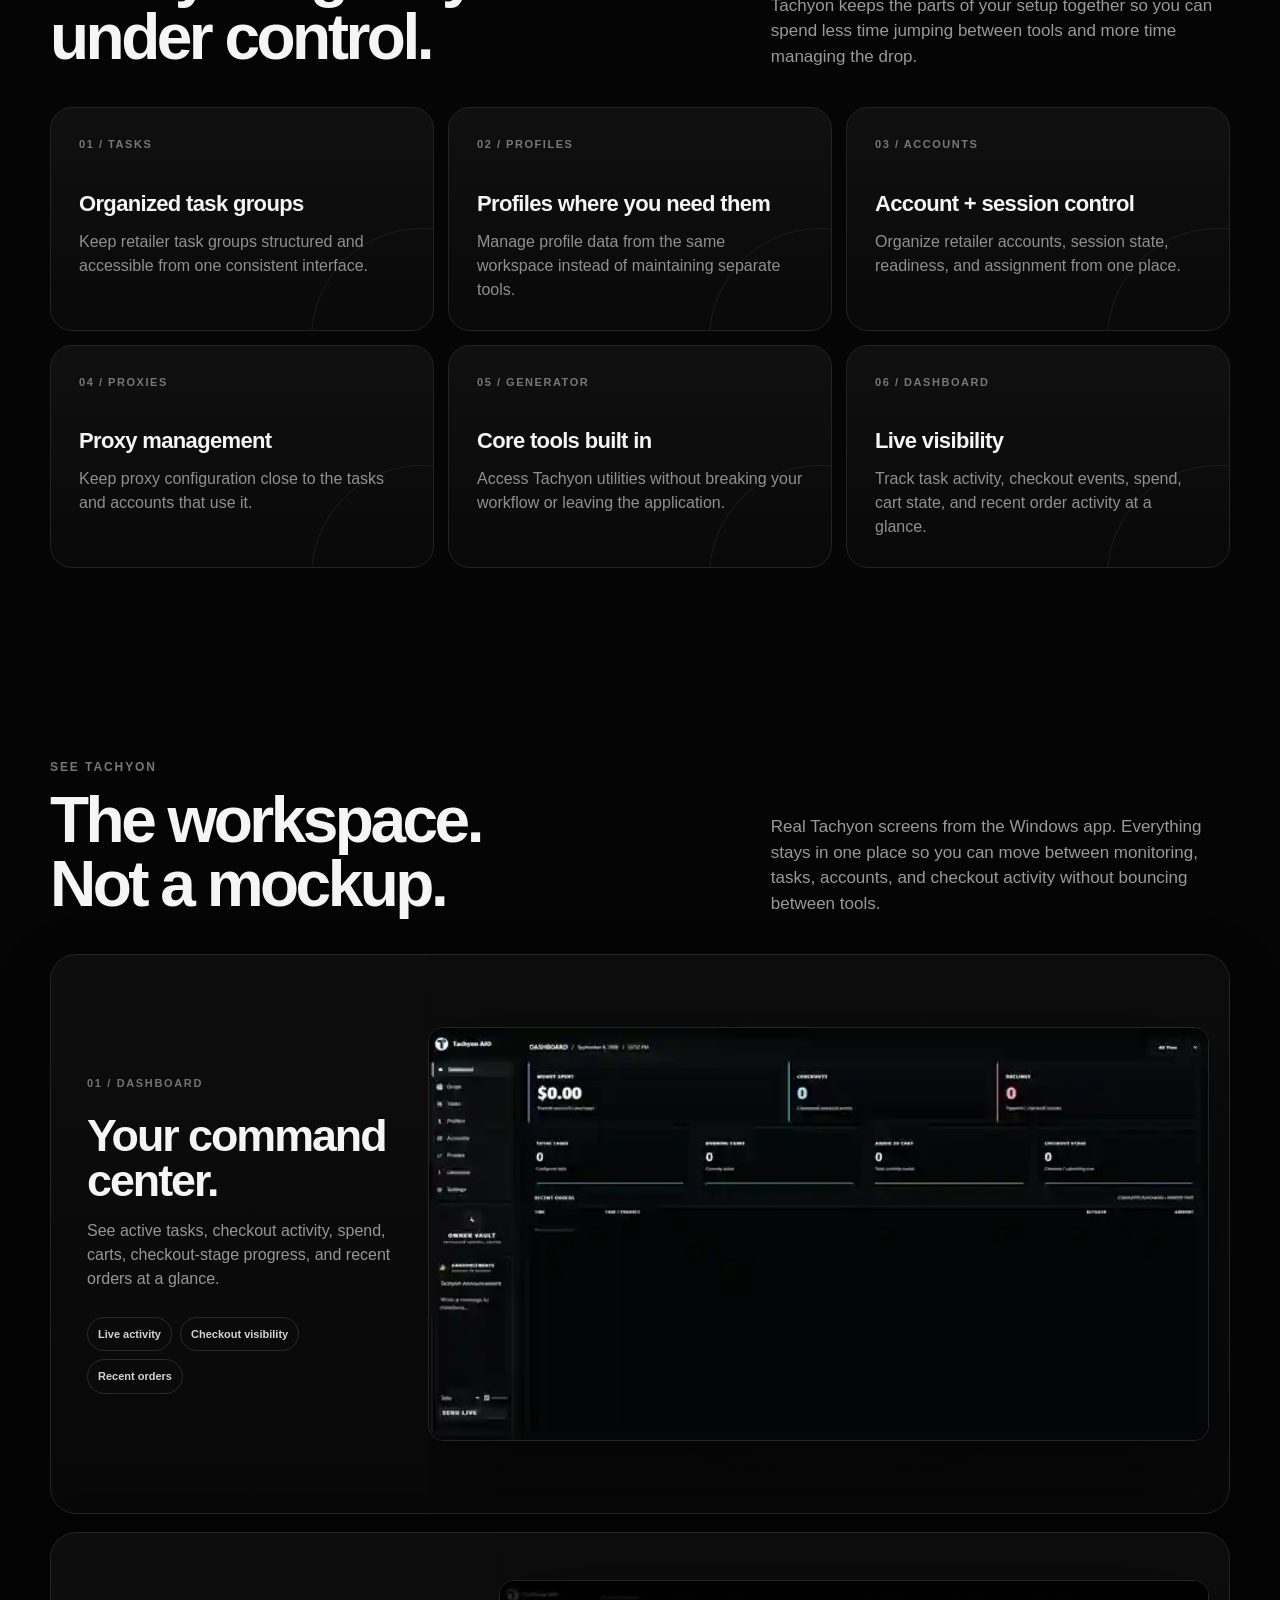
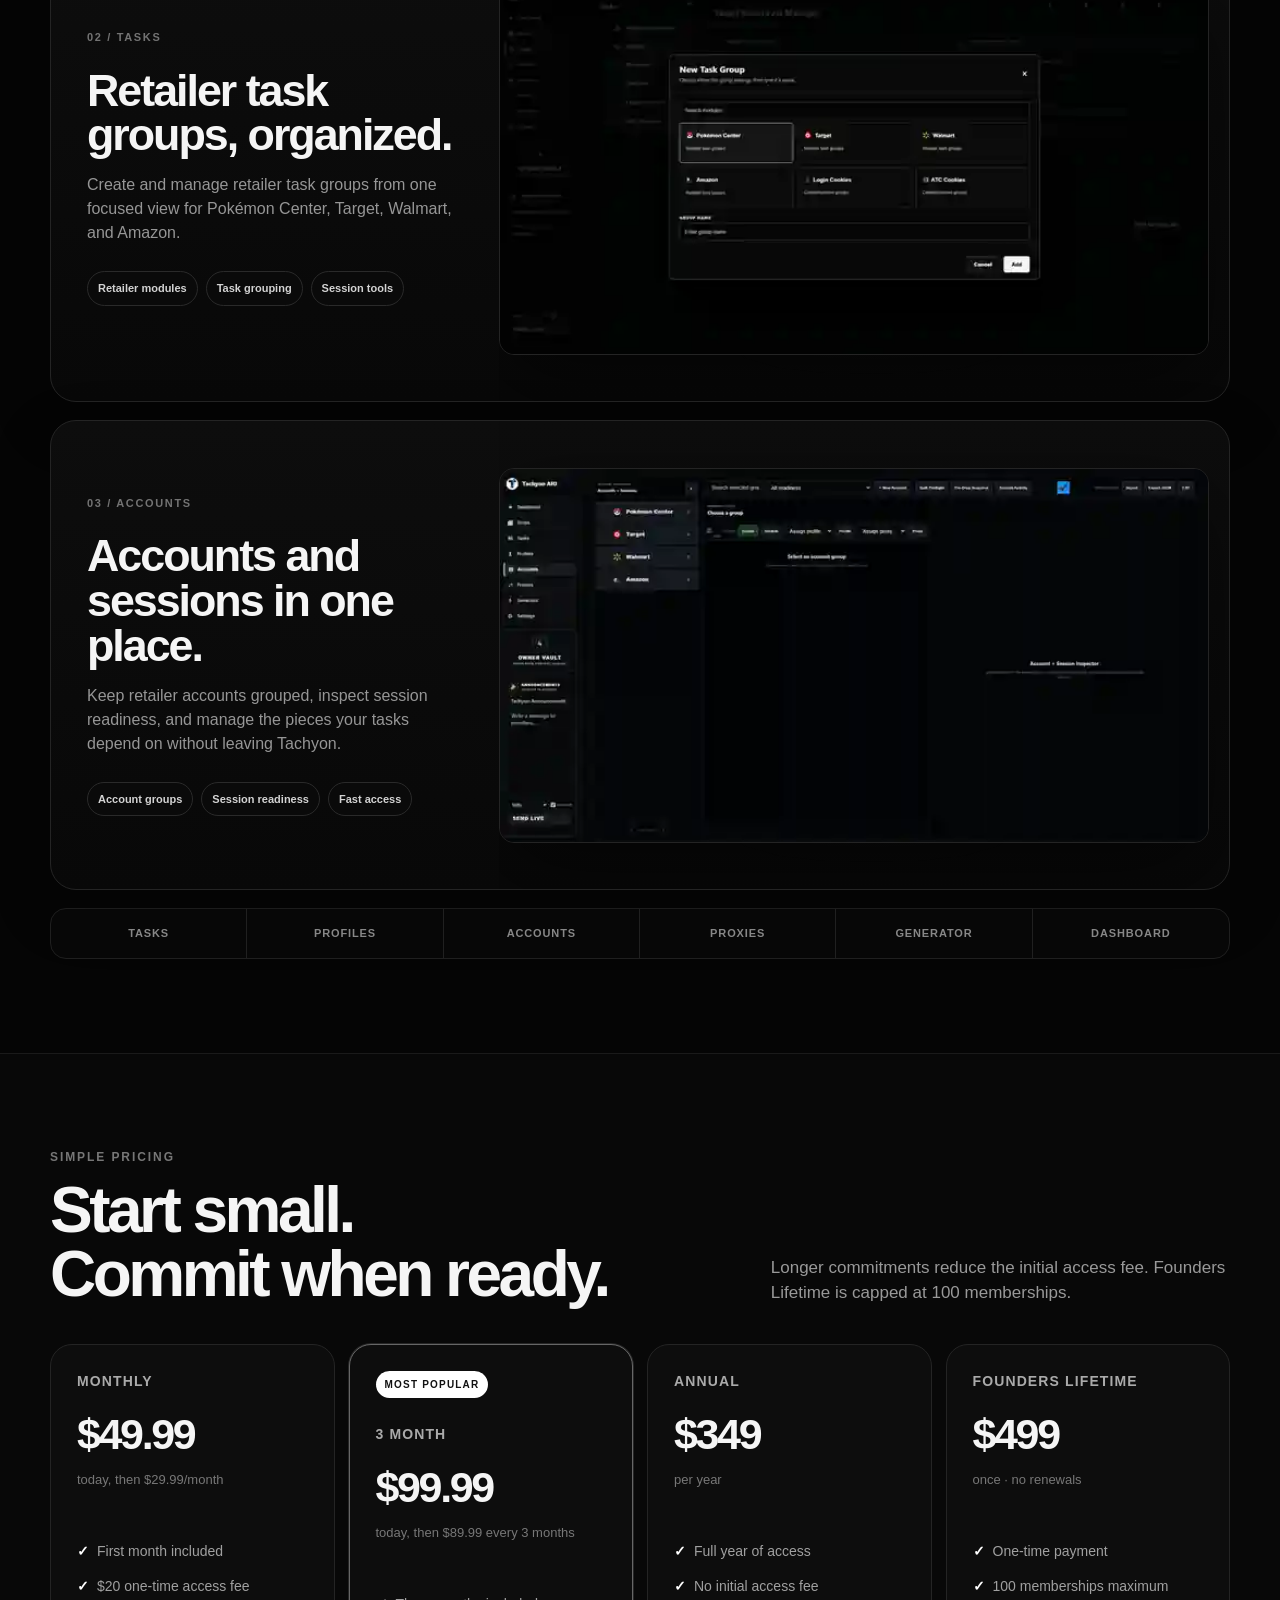
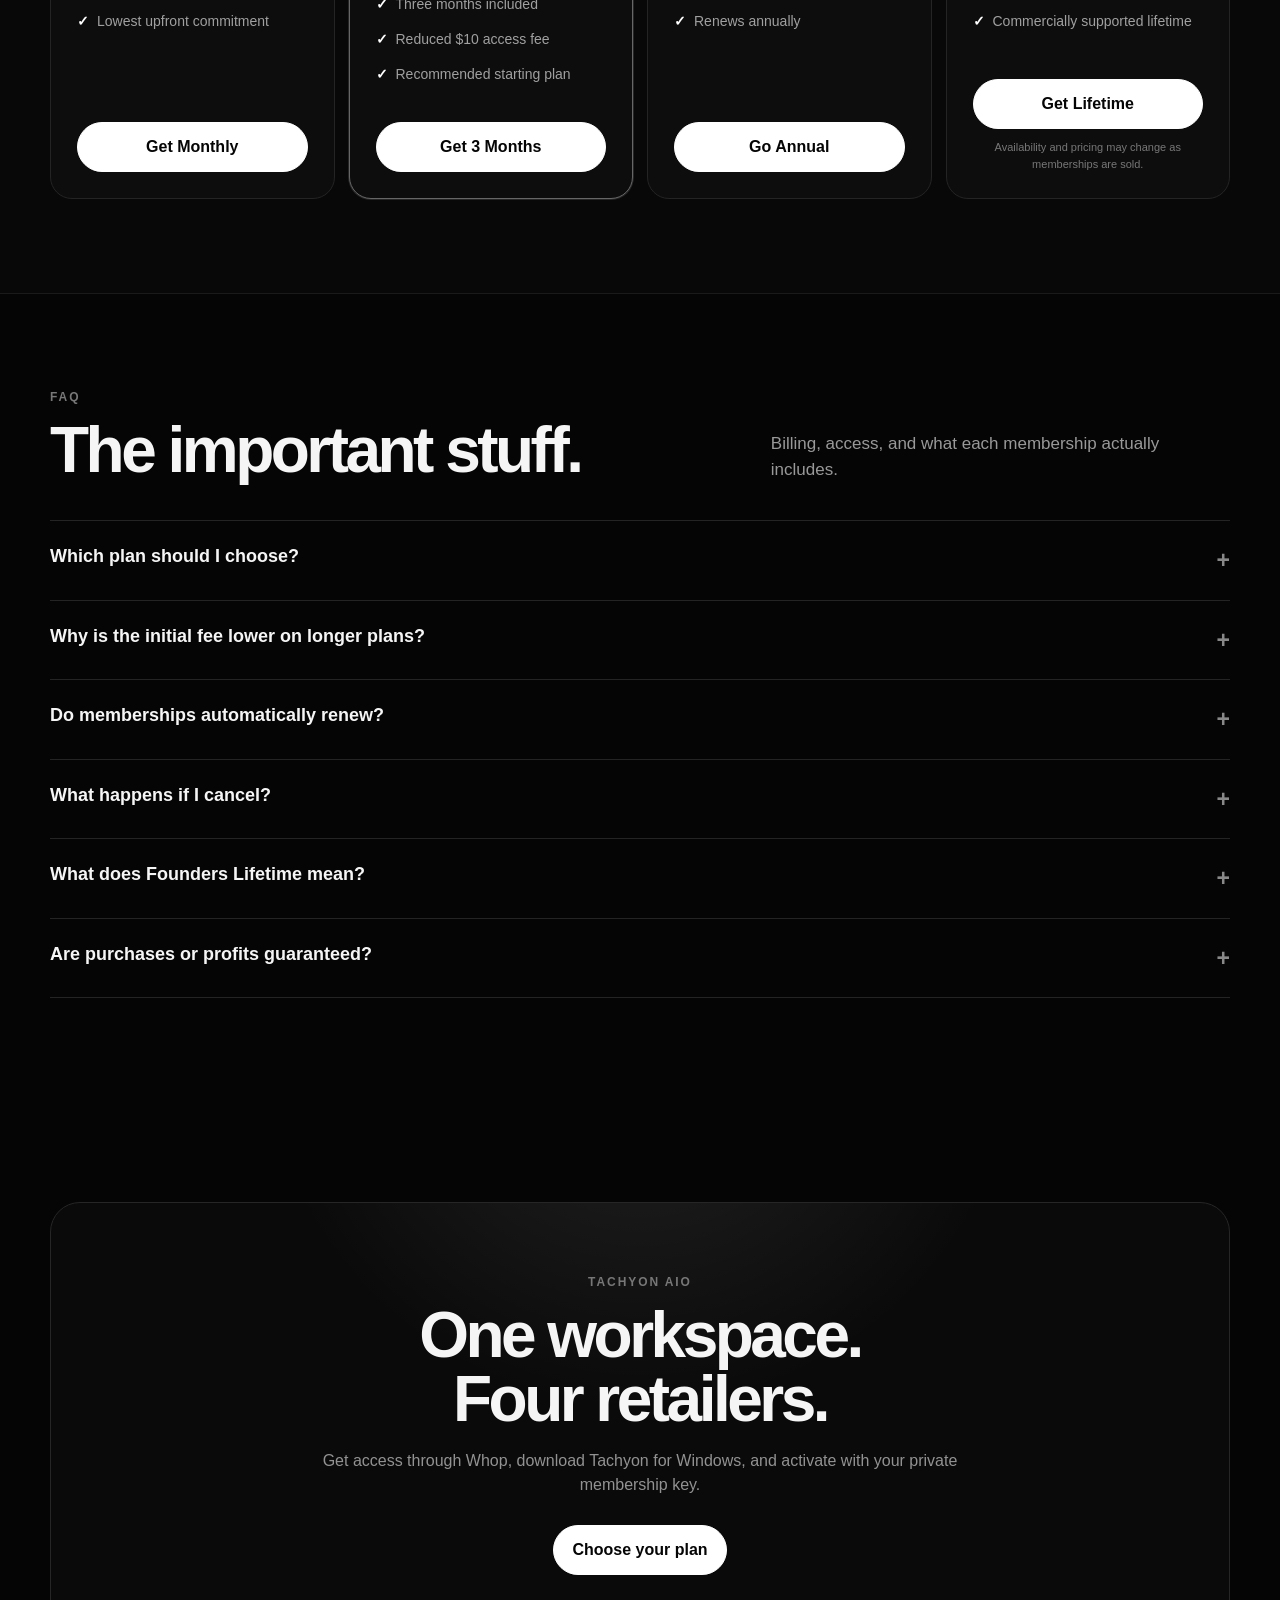
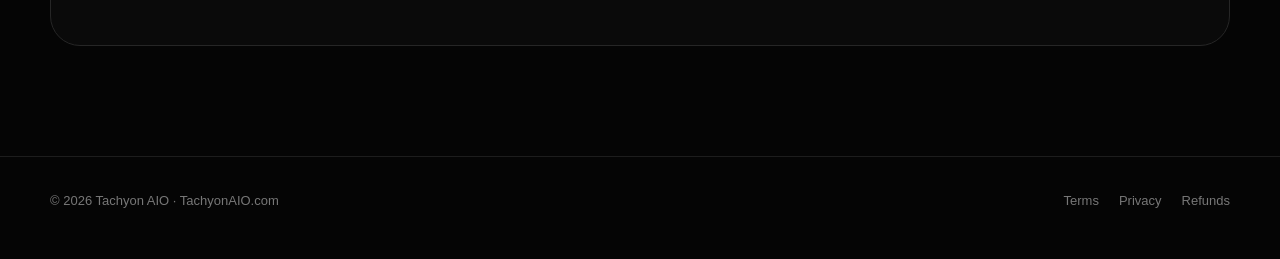
==== commit f5eaf4a7: "Remove hero headline and intro copy" ====
--- a/index.html
+++ b/index.html
@@ -488,12 +488,10 @@
   .nav .mobile-toggle{font-size:22px!important;padding:4px!important;line-height:1!important}
 }
 </style><style id="tachyon-hero-order-fix">
-/* Keep the actual product in the first viewport on desktop and mobile. */
-.hero{padding:38px 0 34px!important}
-.hero .eyebrow{padding:6px 11px!important;font-size:10px!important}
-.hero h1{font-size:clamp(48px,6.2vw,78px)!important;margin:18px auto 14px!important;line-height:.94!important}
-.hero>div>p,.hero p{font-size:clamp(15px,1.6vw,18px)!important;line-height:1.42!important;max-width:720px!important}
-.hero .hero-visual{margin-top:20px!important}
+/* Product-first hero: retailer pill -> interactive app -> CTAs. */
+.hero{padding:24px 0 30px!important}
+.hero .eyebrow{padding:6px 11px!important;font-size:10px!important;margin-bottom:0!important}
+.hero .hero-visual{margin-top:16px!important}
 .hero .hero-actions{margin:18px 0 6px!important}
 .tachyon-demo-shell{border-radius:24px!important;background:#050505!important;overflow:hidden!important;box-shadow:0 24px 90px rgba(0,0,0,.48)!important;text-align:left!important}
 .tachyon-demo-shell:before{display:none!important}
@@ -504,18 +502,14 @@
 .tachyon-demo-caption a:hover{color:#fff}
 .tachyon-demo-frame{display:block;width:100%;height:620px;border:0;background:#050505}
 @media(max-width:900px){
-  .hero{padding:28px 0 30px!important}
-  .hero h1{font-size:clamp(44px,7.2vw,64px)!important;margin:14px auto 10px!important}
-  .hero p{font-size:15px!important;line-height:1.38!important}
-  .hero .hero-visual{margin-top:16px!important}
+  .hero{padding:18px 0 28px!important}
+  .hero .hero-visual{margin-top:14px!important}
   .tachyon-demo-frame{height:560px}
 }
 @media(max-width:580px){
-  .hero{padding:20px 0 26px!important}
+  .hero{padding:14px 0 24px!important}
   .hero .eyebrow{font-size:9px!important;padding:5px 9px!important;letter-spacing:.07em!important}
-  .hero h1{font-size:42px!important;line-height:.96!important;margin:12px auto 8px!important;letter-spacing:-.055em!important}
-  .hero p{font-size:14px!important;line-height:1.34!important;max-width:94%!important}
-  .hero .hero-visual{margin-top:14px!important;width:calc(100% + 4px)!important;max-width:none!important}
+  .hero .hero-visual{margin-top:12px!important;width:calc(100% + 4px)!important;max-width:none!important}
   .hero .hero-actions{margin:16px 0 5px!important}
   .tachyon-demo-shell{border-radius:16px!important}
   .tachyon-demo-caption{height:36px;padding:0 10px;font-size:8px;letter-spacing:.04em}
@@ -525,7 +519,7 @@
 </style></head><body>
 <header class="nav"><div class="container nav-inner"><a class="brand" href="#"><img src="[data-uri]" alt="Tachyon logo"><span>Tachyon AIO</span></a><nav class="nav-links"><a href="#features">Features</a><a href="#product">Product</a><a href="#pricing">Pricing</a><a href="#faq">FAQ</a></nav><div class="nav-actions"><a class="btn secondary" href="#product">See Tachyon</a><a class="btn tachyon-demo-cta" href="/demo/" style="background:#101010!important;color:#fff!important;border-color:#3a3a3a!important">Try Tachyon</a><a class="btn primary" href="#pricing">Get access</a><button class="mobile-toggle" aria-label="Open menu">☰</button></div></div><nav class="mobile-menu"><a href="#features">Features</a><a href="#product">Product</a><a href="#pricing">Pricing</a><a href="#faq">FAQ</a></nav></header>
 <main>
-<section class="hero"><div class="container"><span class="eyebrow"><i></i> Pokémon Center · Target · Walmart · Amazon</span><h1>Built for<br>the drop.</h1><p>Tasks, profiles, accounts, proxies, and core tools in one focused Windows workspace—built around the four retailers Tachyon supports.</p></div><div class="hero-visual fade tachyon-demo-shell">
+<section class="hero"><div class="container"><span class="eyebrow"><i></i> Pokémon Center · Target · Walmart · Amazon</span></div><div class="hero-visual fade tachyon-demo-shell">
   <div class="tachyon-demo-caption">
     <span><i></i> Live interactive demo</span>
     <a href="/demo/">Open full demo ↗</a>
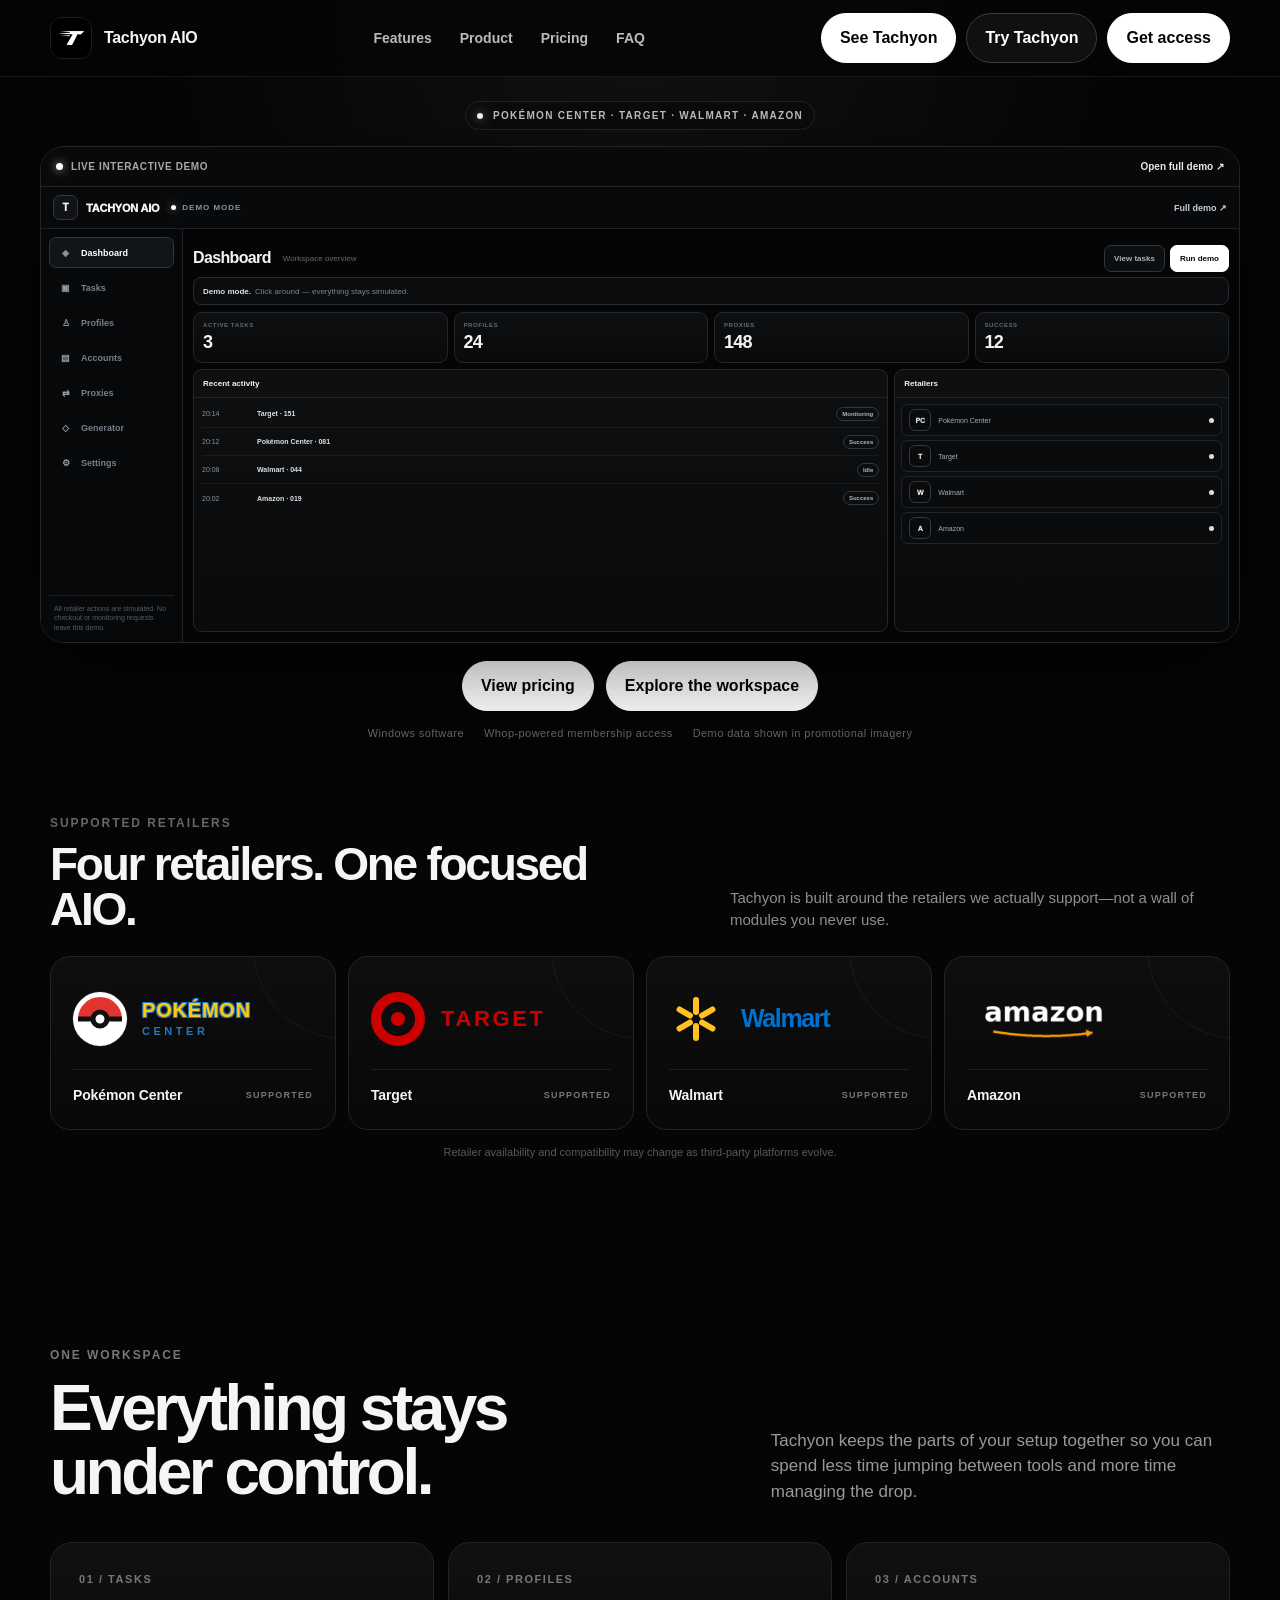
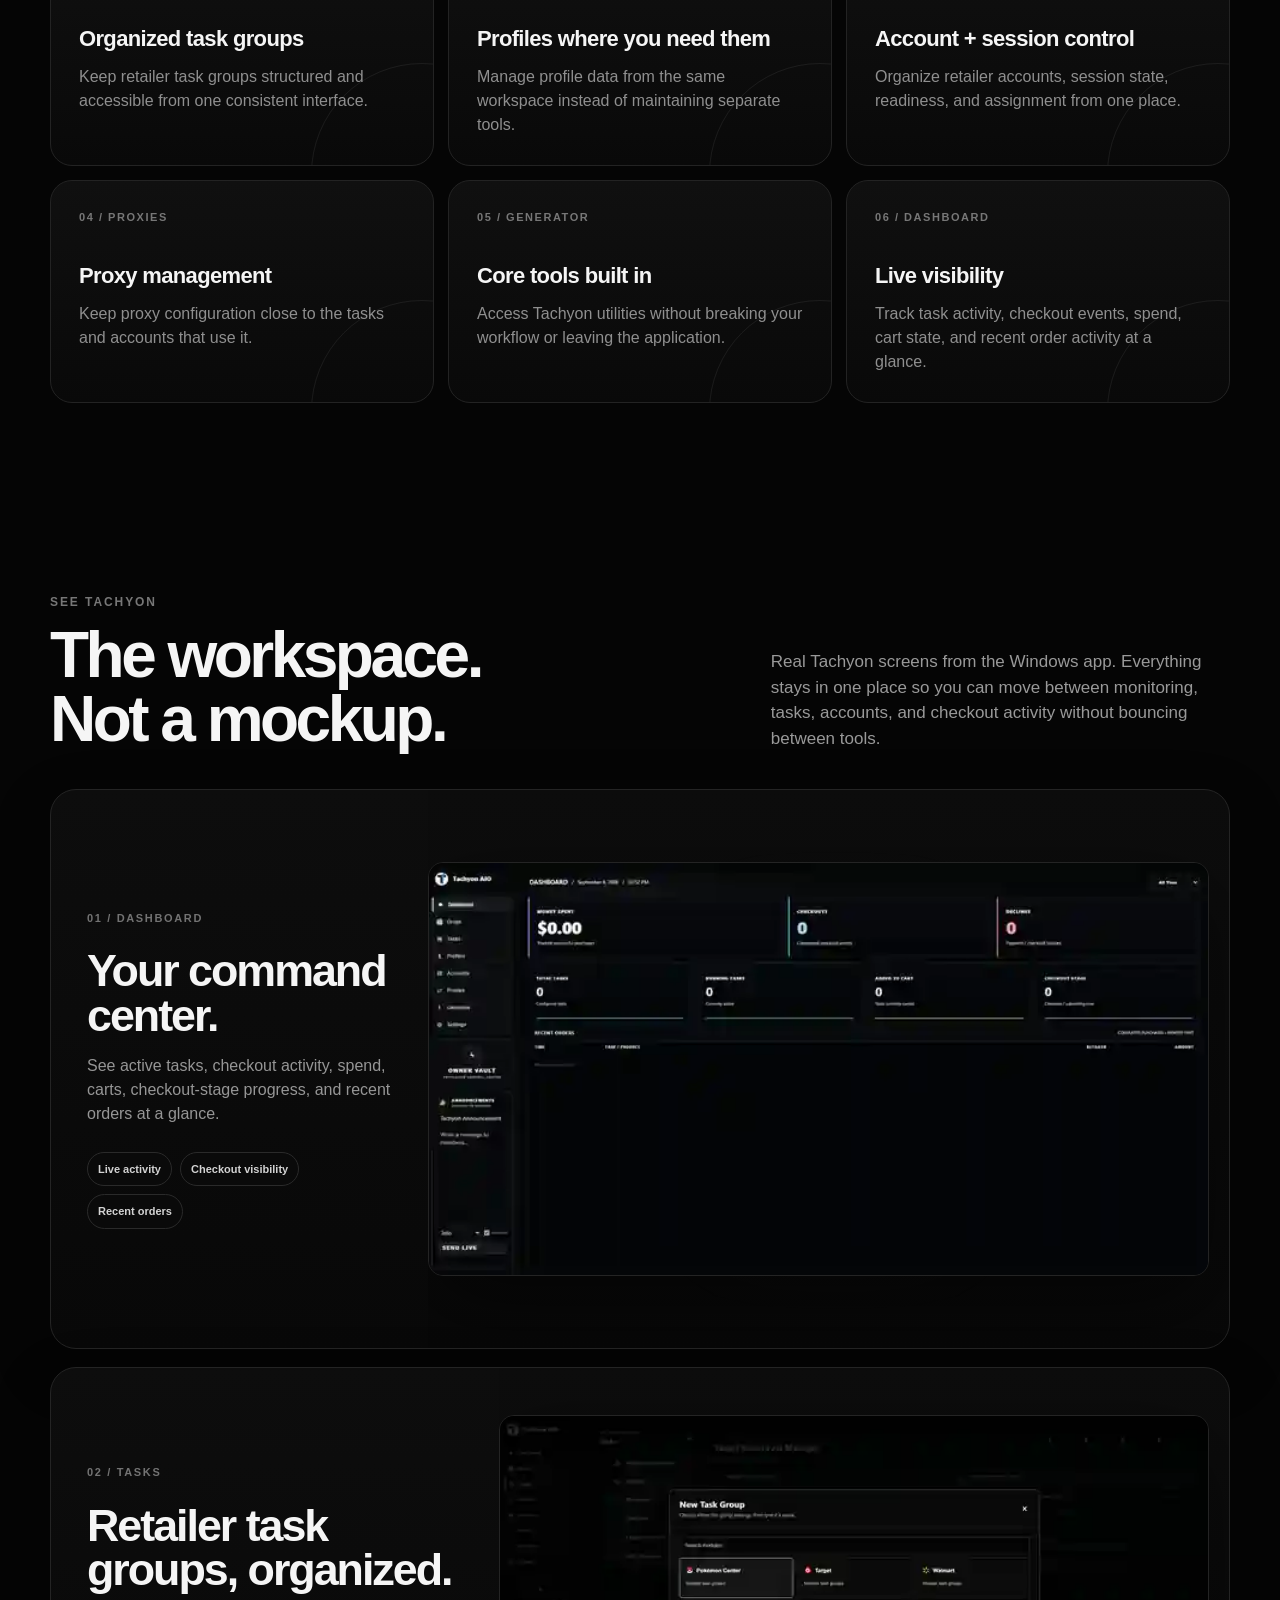
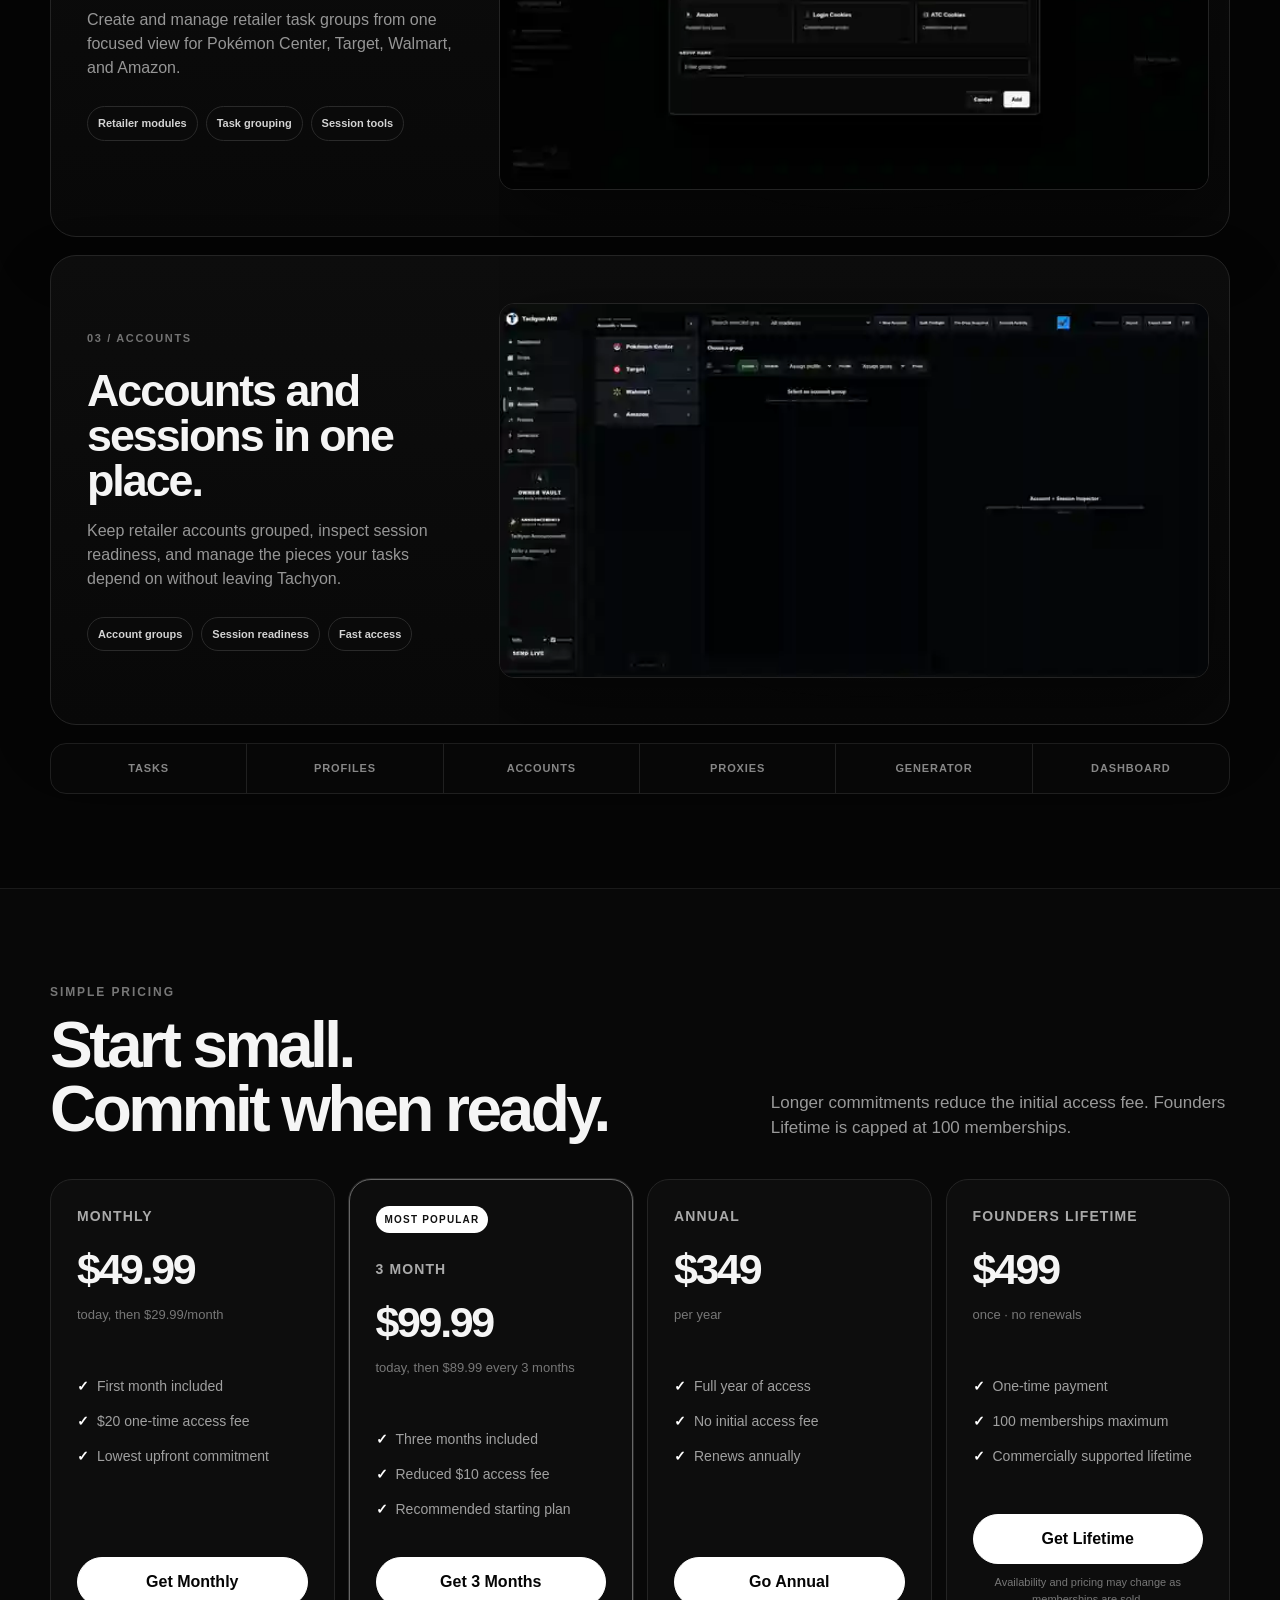
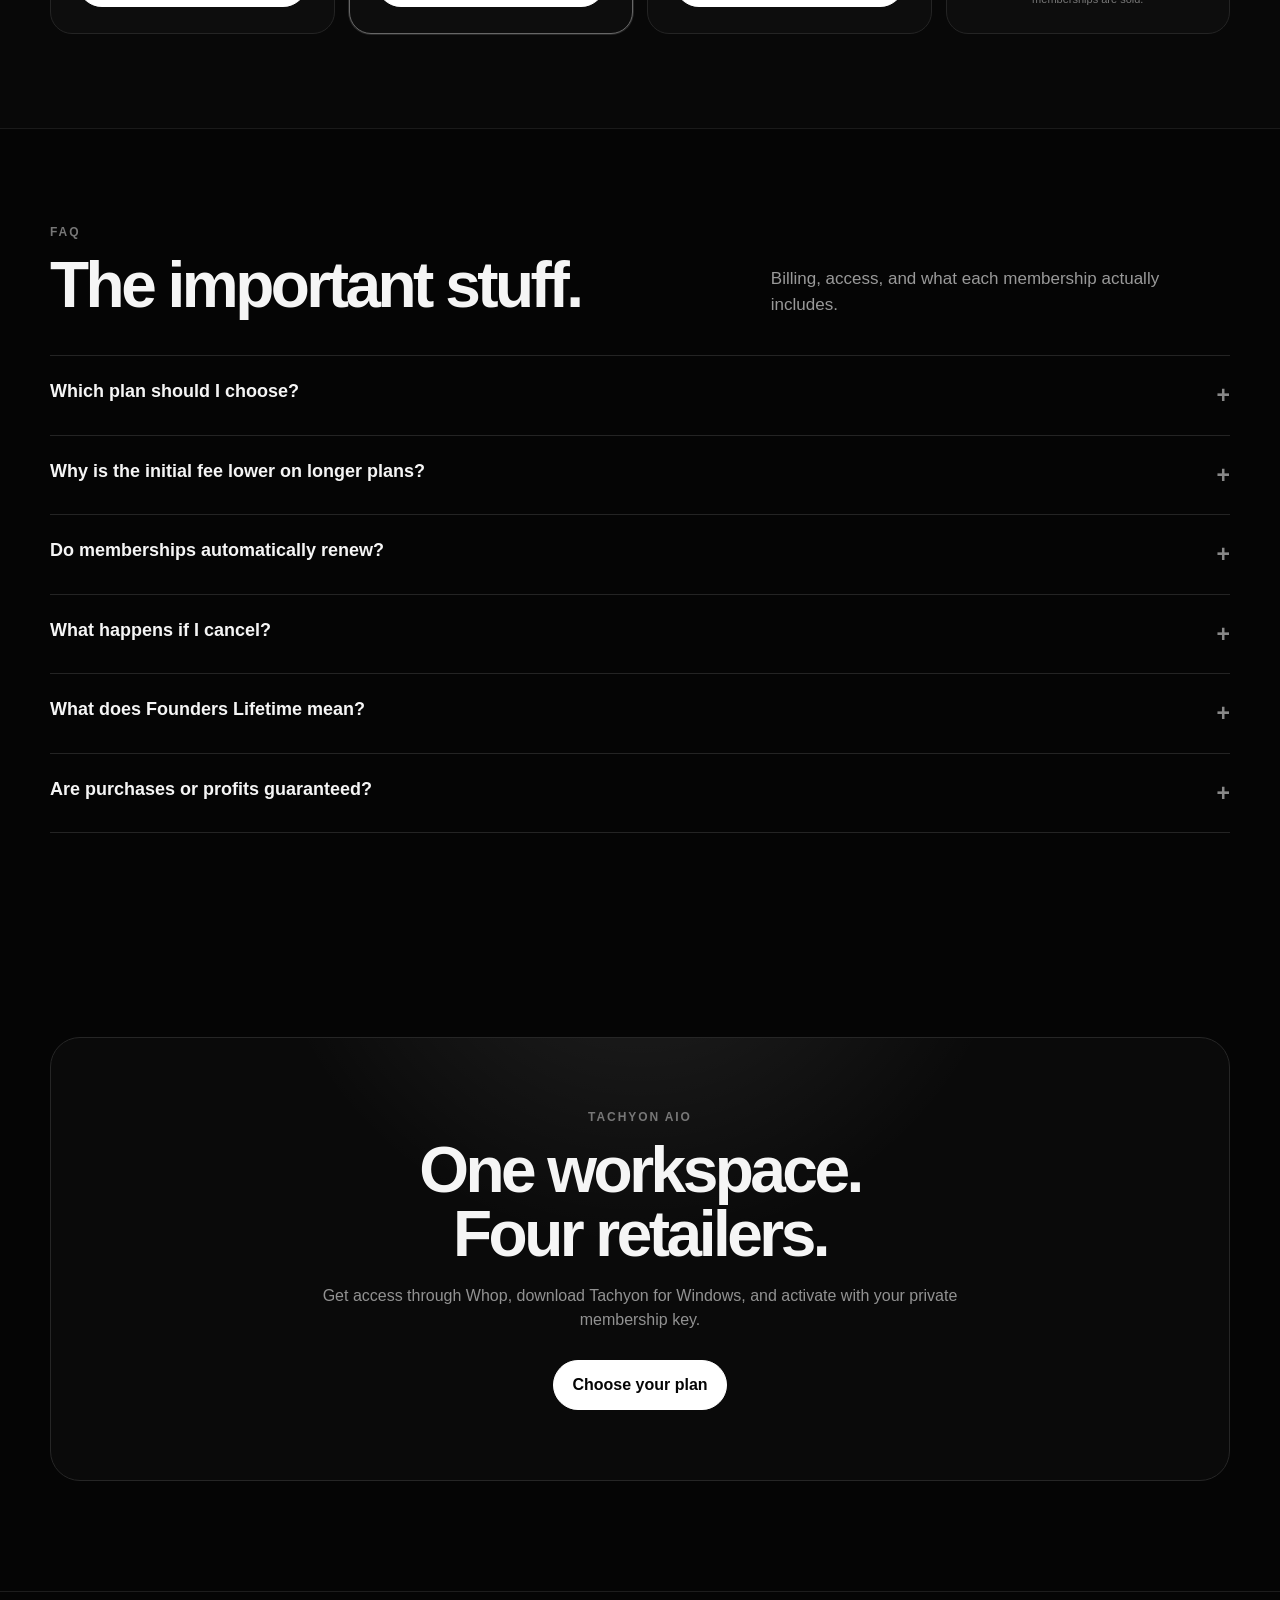
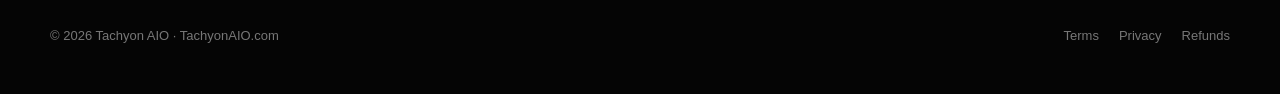
==== commit e98eb17f: "Use compact sidebar demo in homepage hero" ====
--- a/index.html
+++ b/index.html
@@ -516,6 +516,14 @@
   .tachyon-demo-caption a{font-size:8px}
   .tachyon-demo-frame{height:500px}
 }
+</style><style id="tachyon-compact-demo-fit">
+/* Fixed mini-app: sidebar navigation stays visible and the demo never needs vertical scrolling. */
+.tachyon-demo-frame{height:455px!important;overflow:hidden!important}
+@media(max-width:900px){.tachyon-demo-frame{height:430px!important}}
+@media(max-width:580px){
+  .tachyon-demo-frame{height:405px!important}
+  .tachyon-demo-caption{height:32px!important}
+}
 </style></head><body>
 <header class="nav"><div class="container nav-inner"><a class="brand" href="#"><img src="[data-uri]" alt="Tachyon logo"><span>Tachyon AIO</span></a><nav class="nav-links"><a href="#features">Features</a><a href="#product">Product</a><a href="#pricing">Pricing</a><a href="#faq">FAQ</a></nav><div class="nav-actions"><a class="btn secondary" href="#product">See Tachyon</a><a class="btn tachyon-demo-cta" href="/demo/" style="background:#101010!important;color:#fff!important;border-color:#3a3a3a!important">Try Tachyon</a><a class="btn primary" href="#pricing">Get access</a><button class="mobile-toggle" aria-label="Open menu">☰</button></div></div><nav class="mobile-menu"><a href="#features">Features</a><a href="#product">Product</a><a href="#pricing">Pricing</a><a href="#faq">FAQ</a></nav></header>
 <main>
@@ -524,7 +532,7 @@
     <span><i></i> Live interactive demo</span>
     <a href="/demo/">Open full demo ↗</a>
   </div>
-  <iframe class="tachyon-demo-frame" src="/demo/" title="Interactive Tachyon AIO demo" loading="eager" referrerpolicy="same-origin"></iframe>
+  <iframe class="tachyon-demo-frame" src="/demo/embed.html" title="Interactive Tachyon AIO demo" loading="eager" referrerpolicy="same-origin"></iframe>
 </div>
 <div class="hero-actions"><a class="btn primary" href="#pricing">View pricing</a><a class="btn" href="#product">Explore the workspace</a></div><div class="hero-note"><span>Windows software</span><span>Whop-powered membership access</span><span>Demo data shown in promotional imagery</span></div></section>
 <section class="supported" id="supported">
